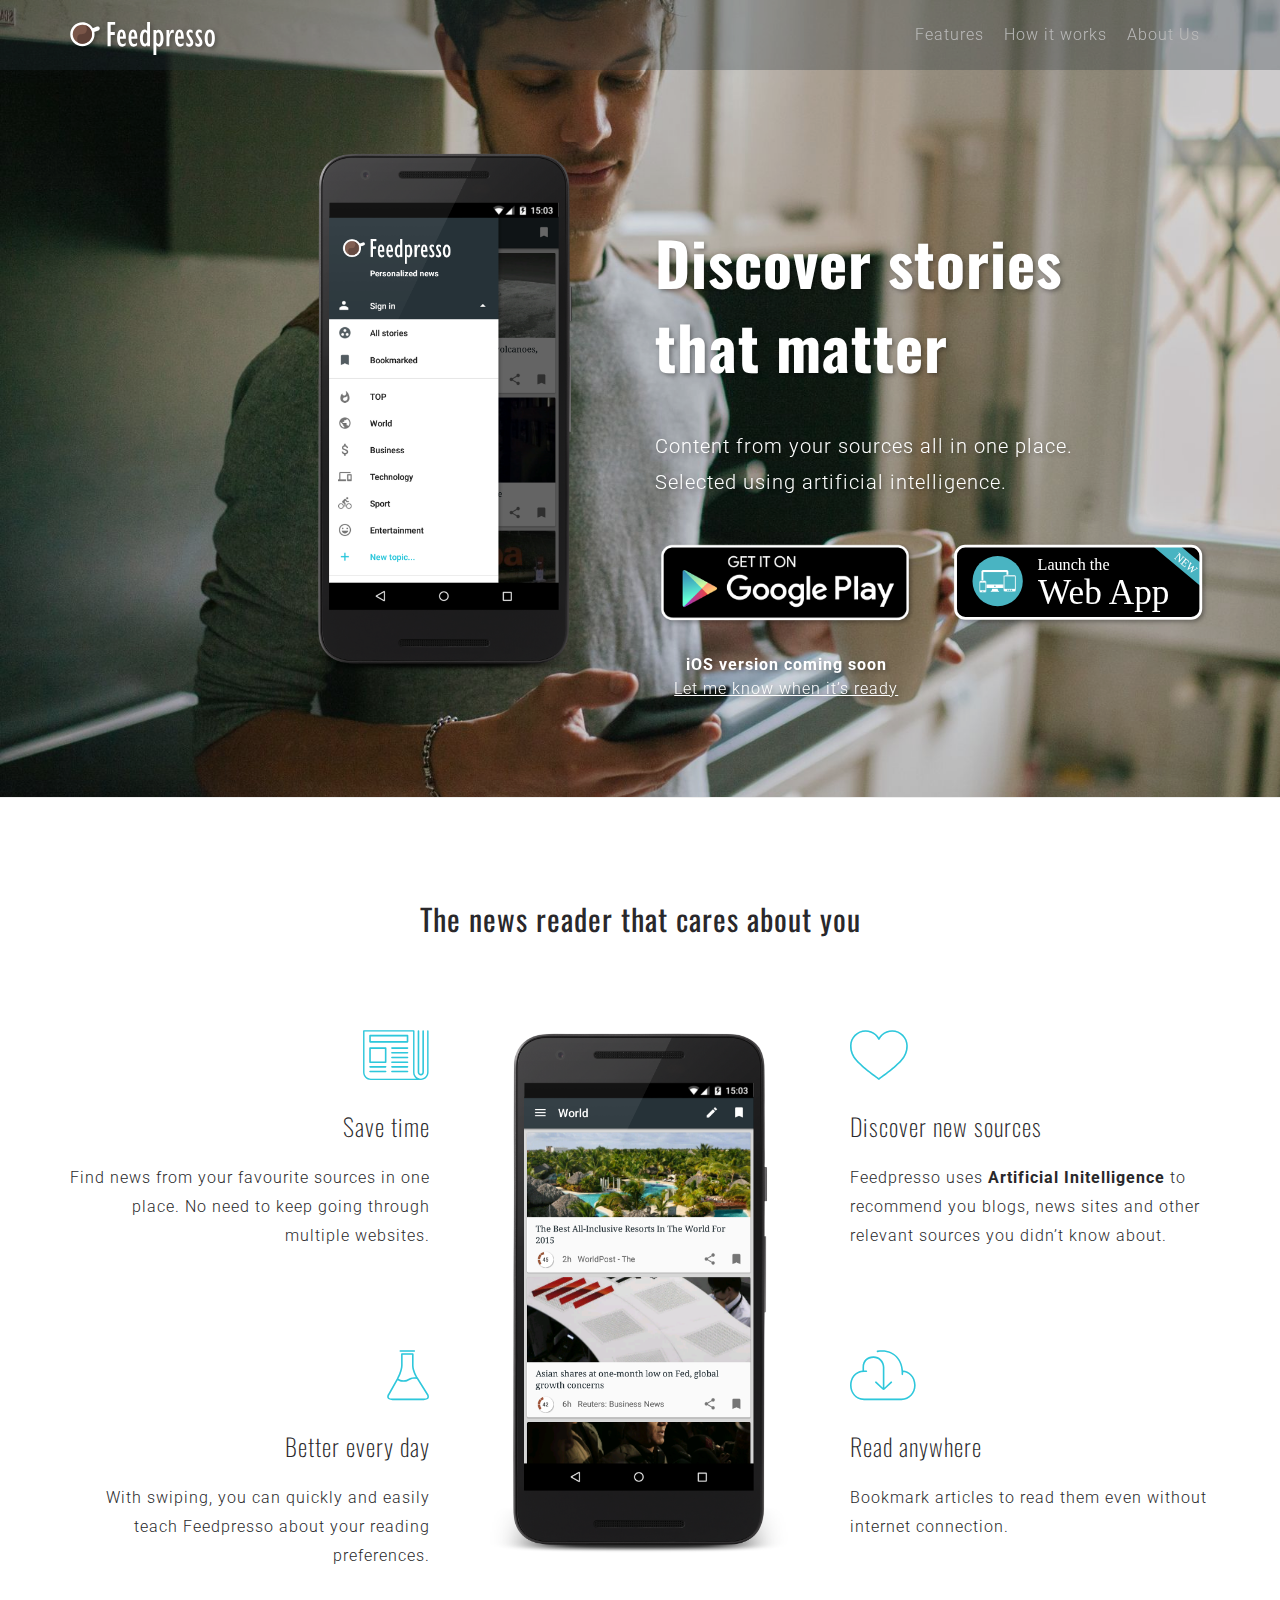
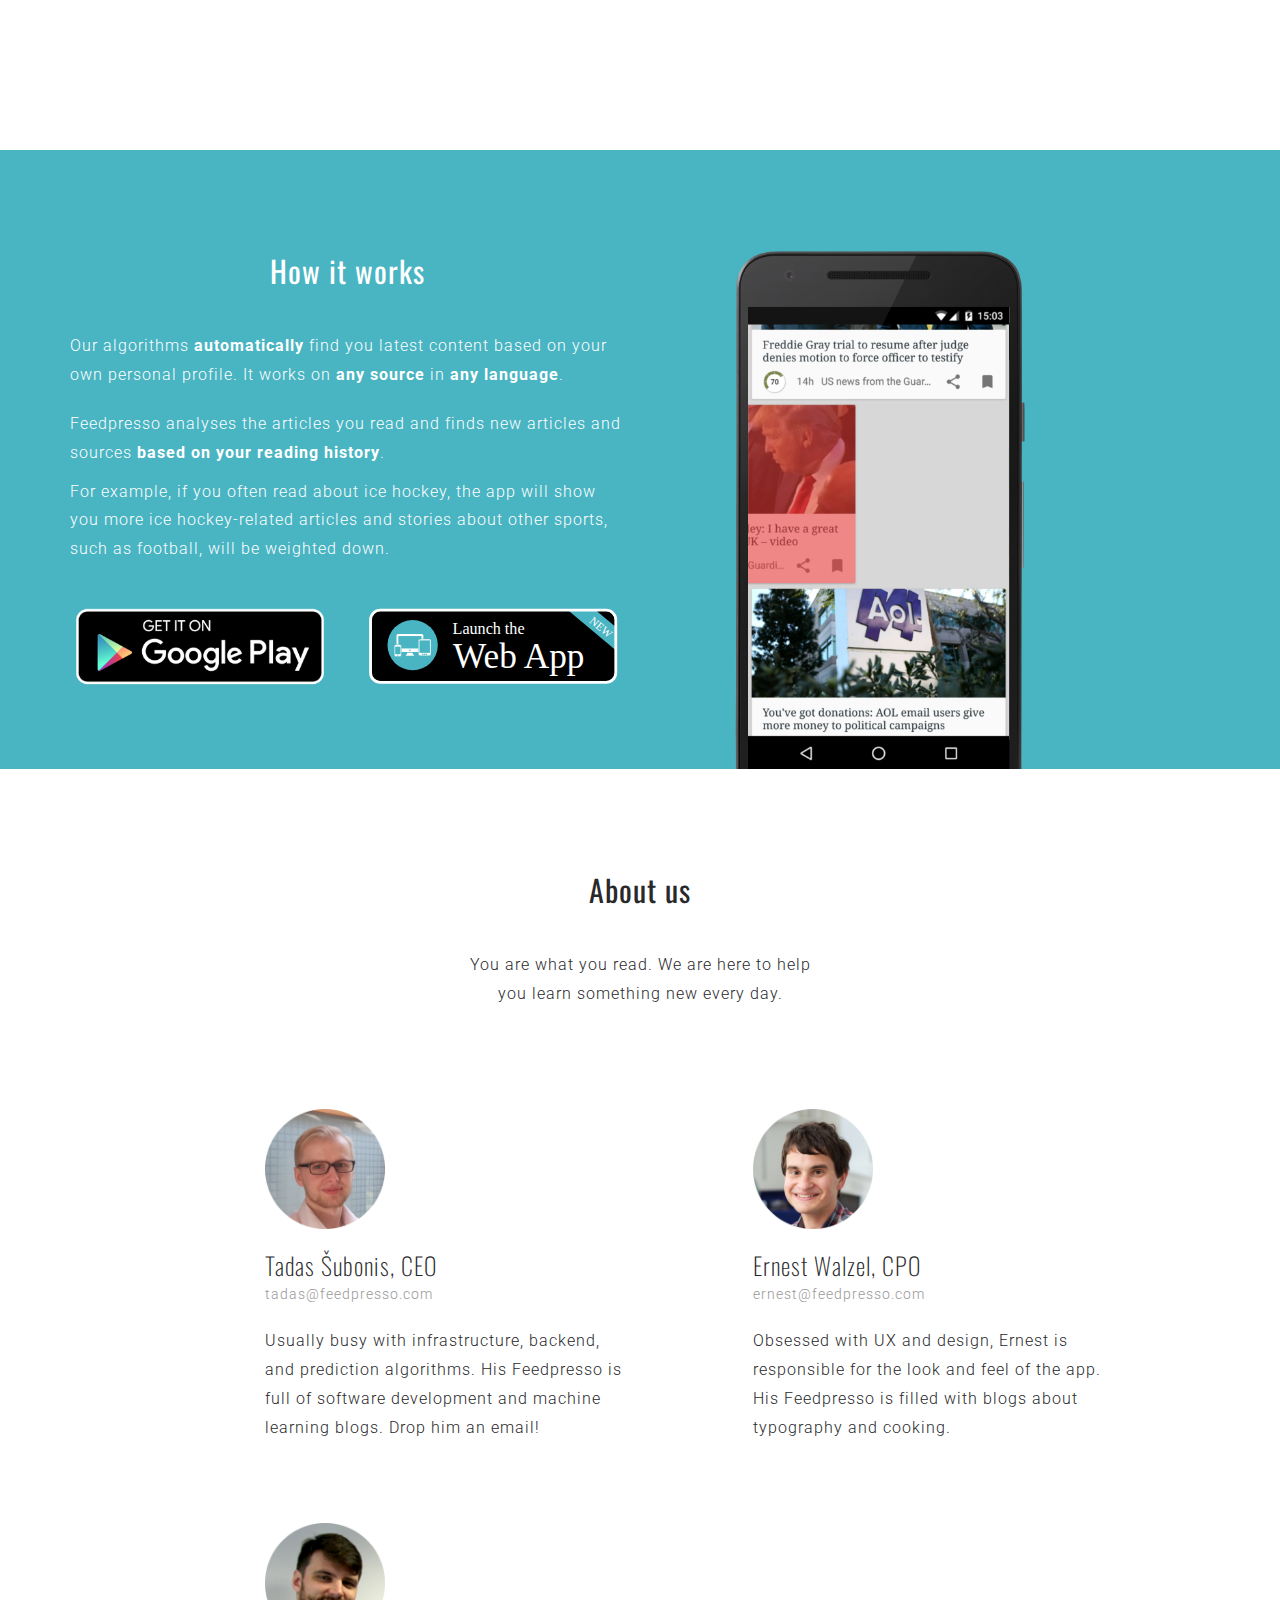
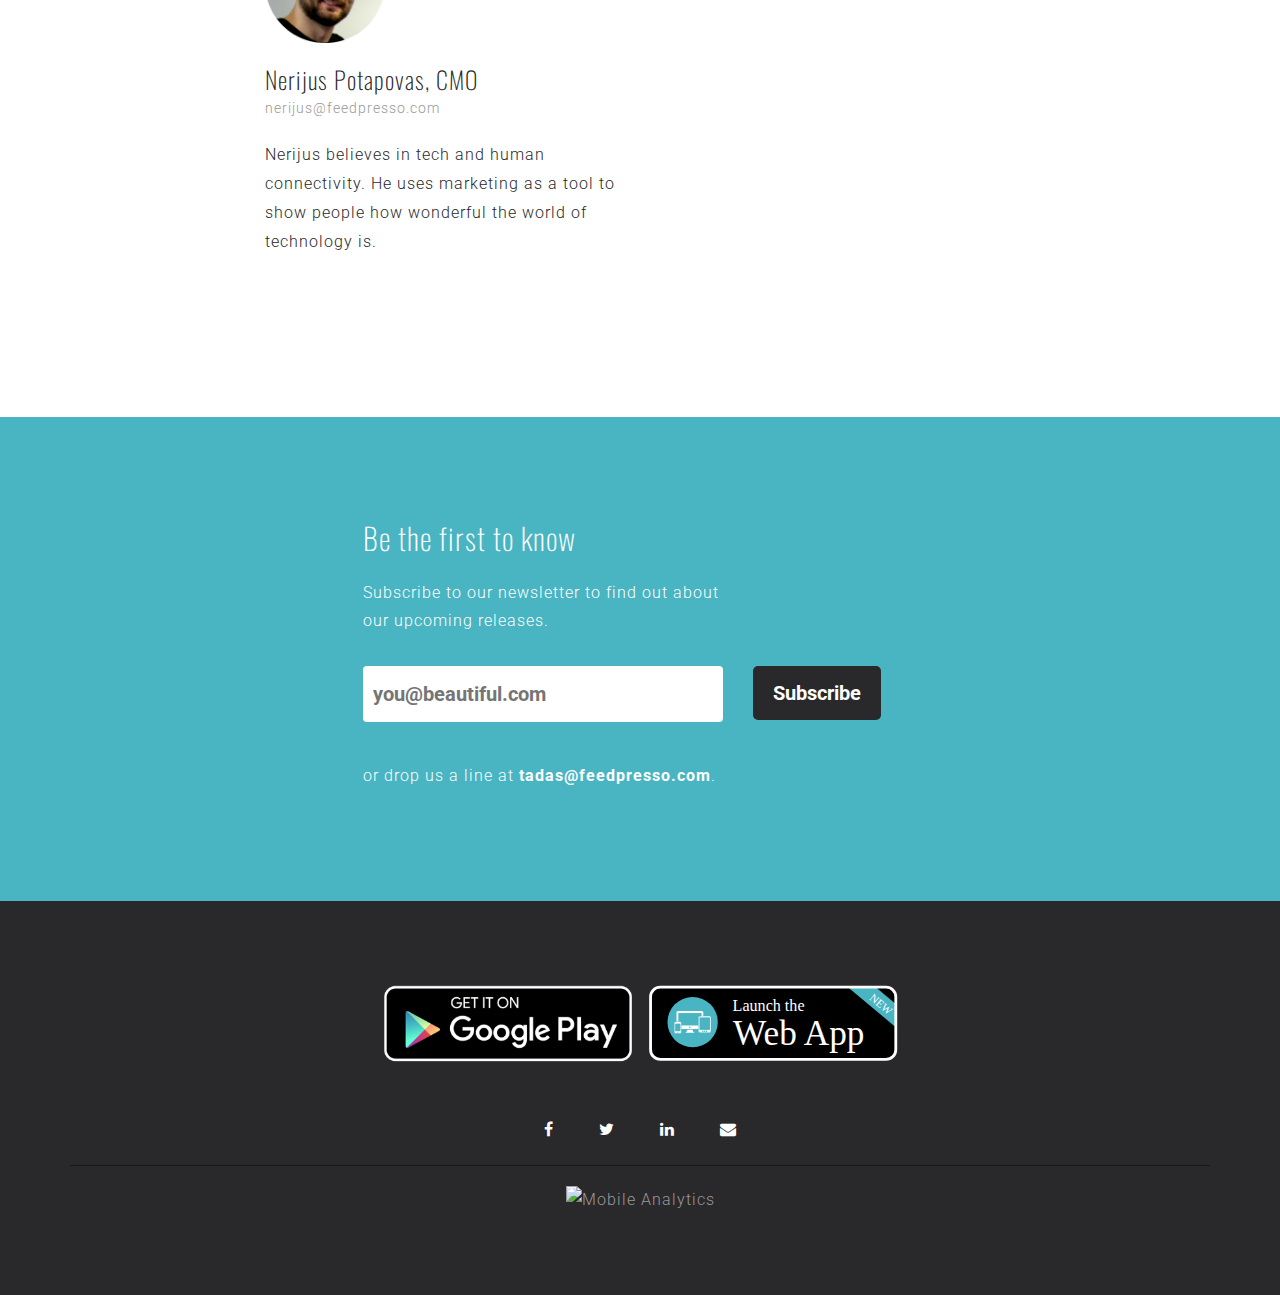
==== public/index.html @ 50b65e4d "Add button to Web version" ====
<!doctype html>
<html lang="en">

<head>
    <meta charset="UTF-8">
    <meta name="description" content="Feedpresso is an app that gives you news stories from outlets of your choice, automatically curated to your taste. Our machine learning algorithms recommend you hot-off-the-press content with your personal relevance score, however niche your interests are in whatever language.">
    <meta name="keywords" content="Feedpresso, Machine Learning, Artificial Intelligence, News, Local News, App,   Responsive, Landing, Mobile, Android">
    <meta name="author" content="Feedpresso">
    <!--[if IE]><meta http-equiv='X-UA-Compatible' content='IE=edge,chrome=1'><![endif]-->
    <meta name="viewport" content="width=device-width, initial-scale=1, maximum-scale=1">

    <meta property="og:title" content="Feedpresso | Personalised news in your local language" />
    <meta property="og:type" content="website" />
    <meta property="og:url" content="http://www.feedpresso.com/" />
    <meta property="og:image" content="http://www.feedpresso.com/images/600x400.jpg" />
    <meta property="og:image:width" content="600" />
    <meta property="og:image:height" content="400" />
    <meta property="fb:app_id" content="372067182970769" />
    <meta property="og:description" content="Save time and discover relevant news stories with the help of artificial intelligence. Works in any language." />

    <!-- Site title -->
    <title>Feedpresso | Personalised news in your local language</title>

    <!-- Favicons AND TOUCH ICONS   -->
    <link rel="icon" href="images/favicon.ico">
    <link rel="apple-touch-icon" href="images/apple-touch-icon.png">
    <link rel="apple-touch-icon" sizes="72x72" href="images/apple-touch-icon-72x72.png">
    <link rel="apple-touch-icon" sizes="114x114" href="images/apple-touch-icon-114x114.png">

    <!-- Font-awesome and Custom Google Web Font -->
    <link href="font-awesome/css/font-awesome.min.css" rel="stylesheet">
    <link href="css/et-line.css" rel="stylesheet">
    <link href='//fonts.googleapis.com/css?family=Roboto' rel='stylesheet' type='text/css'>
    <link href="//fonts.googleapis.com/css?family=Oswald" rel="stylesheet">

    <!-- CSS -->
    <link href="css/bootstrap.min.css" rel="stylesheet">
    <link href="css/animate.min.css" rel="stylesheet">
    <link href="css/allinone_carousel.css" rel="stylesheet" type="text/css">
    <!-- social share -->
    <link rel="stylesheet" type="text/css" href="css/jssocials.css" />
    <link rel="stylesheet" type="text/css" href="css/jssocials-theme-plain.css" />
    <!-- theme style -->
    <link href="css/style.css" rel="stylesheet">

    <!--[if lt IE 9]>
                                <script src="js/html5shiv.js"></script>
                                <script src="js/respond.min.js"></script>
        <![endif]-->
    <script src="js/modernizr.custom.min.js"></script>
    <script type="text/javascript" async defer
      src="https://apis.google.com/js/platform.js?publisherid=100927150269975007430">
    </script>
    <!-- Style Switch -->
    <link rel="stylesheet" type="text/css" href="css/colors/green.css" title="green" media="screen" />

    <!-- Style Switch -->
    <!-- <link rel="stylesheet" type="text/css" href="css/colors/green.css" title="green" media="screen" />-->
    <!-- <link rel="stylesheet" type="text/css" href="css/colors/pink.css" title="pink" media="screen" />-->
    <!-- <link rel="stylesheet" type="text/css" href="css/colors/violet.css" title="violet" media="screen" />-->
    <!-- <link rel="stylesheet" type="text/css" href="css/colors/gold.css" title="gold" media="screen" />-->
    <!-- <link rel="stylesheet" type="text/css" href="css/colors/blue.css" title="blue" media="screen" />-->
    <!-- <link rel="stylesheet" type="text/css" href="css/colors/red.css" title="red" media="screen" />-->
    <!-- <link rel="stylesheet" type="text/css" href="css/colors/yellow.css" title="yellow" media="screen" />-->
    <!-- <link rel="stylesheet" type="text/css" href="css/colors/navy.css" title="navy" media="screen" />-->

    <!-- Start Visual Website Optimizer Asynchronous Code -->
    <script type='text/javascript'>
    var _vwo_code=(function(){
    var account_id=276922,
    settings_tolerance=2000,
    library_tolerance=2500,
    use_existing_jquery=false,
    /* DO NOT EDIT BELOW THIS LINE */
    f=false,d=document;return{use_existing_jquery:function(){return use_existing_jquery;},library_tolerance:function(){return library_tolerance;},finish:function(){if(!f){f=true;var a=d.getElementById('_vis_opt_path_hides');if(a)a.parentNode.removeChild(a);}},finished:function(){return f;},load:function(a){var b=d.createElement('script');b.src=a;b.type='text/javascript';b.innerText;b.onerror=function(){_vwo_code.finish();};d.getElementsByTagName('head')[0].appendChild(b);},init:function(){settings_timer=setTimeout('_vwo_code.finish()',settings_tolerance);var a=d.createElement('style'),b='body{opacity:0 !important;filter:alpha(opacity=0) !important;background:none !important;}',h=d.getElementsByTagName('head')[0];a.setAttribute('id','_vis_opt_path_hides');a.setAttribute('type','text/css');if(a.styleSheet)a.styleSheet.cssText=b;else a.appendChild(d.createTextNode(b));h.appendChild(a);this.load('//dev.visualwebsiteoptimizer.com/j.php?a='+account_id+'&u='+encodeURIComponent(d.URL)+'&r='+Math.random());return settings_timer;}};}());_vwo_settings_timer=_vwo_code.init();
    </script>
    <!-- End Visual Website Optimizer Asynchronous Code -->

</head>

<body id="page-top" data-spy="scroll" data-target=".navbar-custom">
    <!-- Header -->
    <header>
        <nav class="navbar navbar-custom navbar-top navbar-fixed-top sticky-navigation" >
            <div class="container">
                <div class="navbar-header">
                    <button type="button" class="navbar-toggle" data-toggle="collapse" data-target=".navbar-main-collapse">
                        <i class="fa fa-bars"></i>
                    </button>
                    <!-- LOGO -->
                    <a class="navbar-brand nav-logo page-scroll" href="#page-top">
                        <img src="images/Logo-Feedpresso-full.svg" alt="Our logo">
                    </a>
                </div>
                <!-- NAVIGATION LINKS -->
                <div class="collapse navbar-collapse navbar-right navbar-main-collapse">
                    <ul class="nav navbar-nav">
                        <!-- <li class="active"><a class="page-scroll" href="#page-top">Home</a></li> -->
                        <li><a class="page-scroll" href="#features">Features</a></li>
                        <li><a class="page-scroll" href="#how-it-works">How it works</a></li>
                        <li><a class="page-scroll" href="#about-us">About Us</a></li>
                        <!-- <li><a class="page-scroll" href="#app-brief2">How it works</a></li> -->
                    </ul>
                </div><!-- /.navbar-collapse -->

            </div><!-- /.container -->
        </nav>
    </header><!-- Header end -->

    <section id="intro">
        <div class="color-overlay"></div>
        <div class="container">
            <div class="row relative">
                <div class="col-md-4 col-md-offset-2 phone-image">
                  <img src="images/phone_menu.png" alt="Feedpresso" class="img-responsive" />
                </div>
                <div class="col-md-6 text">
                    <div class="space40">
                        <h1 class="head-title">Discover stories<br/> that matter</h1>
                    </div>

                    <p class="space40 subheading">
                        Content from your sources all in one place.
                        <br>
                        Selected using artificial intelligence.
                    </p>

                    <div class="row space20 buttons-row">
                        <div class="col-sm-6">
                            <a href="https://play.google.com/store/apps/details?id=com.feedpresso.mobile&referrer=utm_source%3Dlandingpage%26utm_medium%3Dinstallbadge%26utm_campaign%3Dinstallbadge"><img src="images/google-play-badge.png" alt="android" width="260"/></a>
                        </div>
                        <div class="col-sm-6">
                            <a href="https://read.feedpresso.com?referrer=utm_source%3Dlandingpage%26utm_medium%3Dinstallbadge%26utm_campaign%3Dinstallbadge"><img src="images/btn_web_app.svg" alt="web app" width="260"/></a>
                        </div>
                    </div>
                    <div class="row buttons-row">
                        <div class="col-sm-6 coming-soon">
                            <span>iOS version coming soon</span>
                            <br/>
                            <a class="page-scroll" href="#newsletter">Let me know when it&rsquo;s ready</a>
                        </div>
                    </div>

                </div>
                <!-- col-md-6 end -->
            </div>
            <!-- row end -->
        </div>
        <!-- container end -->
    </section>
    <!-- intro end -->



    <!-- features -->
    <section id="features" class="section">
        <div class="container">
            <div class="row">
                <div class="col-md-12">
                    <div class="titleSection">
                        <h2>The news reader that cares about you</h2>
                    </div>
                    <!-- titleSection end -->
                </div>
                <!-- col-md-12 end -->
            </div>
            <!-- row end -->

            <div class="row">
                <div class="col-md-4 leftFeatures">
                    <div class="text-right space100">
                        <i class="icon-newspaper bigIcon"></i>
                        <h3>Save time</h3>
                        <p>
                            Find news from your favourite sources in one place. No need to keep going
                            through multiple websites.
                        </p>
                    </div>

                    <div class="text-right space100">
                        <i class="icon-beaker bigIcon"></i>
                        <h3>Better every day</h3>
                        <p>
                           With swiping, you can quickly and easily teach Feedpresso about your reading preferences.
                        </p>
                    </div>
                    <!-- text-right space100 end -->

                </div>
                <!-- col-md-4 leftFeatures end -->

                <div class="col-md-4">
                    <img src="images/phone_stream.png" class="img-responsive" alt="features" data-wow-duration="1s" data-wow-offset="50"
                    data-wow-delay="0s" />
                </div>
                <!-- col-md-4 end -->

                <div class="col-md-4 rightFeatures">
                    <div class="text-left space100">
                        <i class="icon-heart bigIcon"></i>
                        <h3>Discover new sources</h3>
                        <p>
                            Feedpresso uses <b>Artificial Initelligence</b> to
                            recommend you blogs, news sites and other relevant sources you didn&rsquo;t know about.
                        </p>
                    </div>
                    <div class="text-left space100">
                        <i class="icon-download bigIcon"></i>
                        <h3>Read anywhere</h3>
                        <p>
                            Bookmark articles to read them even without internet connection.
                        </p>
                    </div>
                    <!-- text-left space40 end -->

                </div>
                <!-- col-md-4 rightFeatures end -->

            </div>
            <!-- row end -->
        </div>
        <!-- container end -->
    </section>
    <!-- features end -->


    <section id="how-it-works" class="section">
        <div class="container">
            <div class="row relative">
                <div class="col-md-6">
                    <div class="titleSection">
                        <h2>How it works</h2>
                    </div>

                   <p class="space20">
                        Our algorithms <b>automatically</b> find you latest content
                        based on your own personal profile.
                        It works on <b>any source</b> in <b>any language</b>.
                    </p>
                    <p>
                        Feedpresso analyses the articles you read and finds new
                        articles and sources <b>based on your reading history</b>.
                    </p>
                    <p>
                        For example, if you often read about ice hockey, the app
                        will show you more ice hockey-related articles and
                        stories about other sports, such as football, will be weighted down.
                    </p>
                    <div class="space40"></div>
                    <div class="row buttons-row">
                        <div class="col-sm-6">
                            <a href="https://play.google.com/store/apps/details?id=com.feedpresso.mobile&referrer=utm_source%3Dlandingpage%26utm_medium%3Dinstallbadge%26utm_campaign%3Dinstallbadge_howitworks"><img src="images/google-play-badge.png" alt="android" width="260"/></a>
                        </div>
                        <div class="col-sm-6">
                            <a href="https://read.feedpresso.com?referrer=utm_source%3Dlandingpage%26utm_medium%3Dinstallbadge%26utm_campaign%3Dinstallbadge_howitworks"><img src="images/btn_web_app.svg" alt="web app" width="260"/></a>
                        </div>
                    </div>
                </div>
                <!-- col-md-6 end -->
                <div class="phones">
                    <img src="images/phone_swipe_left.png" alt="wava" class="right-mob-front img-responsive" />
                    <img src="images/phone_swipe_right.png" alt="wava" class="right-mob-back img-responsive wow fadeInUp" data-wow-duration="1s"
                    data-wow-offset="50" data-wow-delay="0s" />
                </div>
            </div>
            <!-- row end -->

        </div>
        <!-- container end -->
    </section>
    <!-- #how-it-works section end -->

    <section id="about-us" class="section">
        <div class="container">
            <div class="row">
                <div class="col-md-offset-4 col-md-4 text-center">
                    <div class="titleSection">
                        <h2>About us</h2>
                    </div>
                    <p class="space20">
                         You are what you read. We are here to help you learn something new every day.
                     </p>
                    <!-- titleSection end -->
                </div>
                <!-- col-md-12 end -->
            </div>
            <!-- row end -->
            <div class="row">
                <div class="space80"></div>

                <div class="col-md-4 col-md-offset-2">
                    <img src="images/head_tady.png" alt="tadas" width="120"/>
                    <h3>
                        Tadas Šubonis, CEO
                    </h3>
                    <p class="email" style="font-size: 14px">
                        <a href="mailto:tadas@feedpresso.com">tadas@feedpresso.com</a>
                    </p>
                    <p class="space80">
                        Usually busy with infrastructure, backend, and prediction algorithms. His Feedpresso is full of software development and machine learning blogs. Drop him an email!
                    </p>
                </div>
                <!-- col-md-4 end -->

                <div class="col-md-4 col-md-offset-1">
                    <img src="images/head_ernest.png" alt="ernest" width="120"/>
                    <h3>
                        Ernest Walzel, CPO
                    </h3>
                    <p class="email" style="font-size: 14px">
                        <a href="mailto:ernest@feedpresso.com">ernest@feedpresso.com</a>
                    </p>
                    <p clas
                    <p class="space80">
                        Obsessed with UX and design, Ernest is responsible for the look and feel of the app. His Feedpresso is filled with blogs about typography and cooking.
                    </p>
                </div>
                <!-- col-md-4 end -->
            </div>
            <!-- row end -->

            <div class="row">
                <div class="col-md-4 col-md-offset-2">
                    <img src="images/head_nerijus.png" alt="tadas" width="120"/>
                    <h3>
                        Nerijus Potapovas, CMO
                    </h3>
                    <p class="email" style="font-size: 14px">
                        <a href="mailto:nerijus@feedpresso.com">nerijus@feedpresso.com</a>
                    </p>
                    <p clas
                    <p class="space80">
                        Nerijus believes in tech and human connectivity. He uses marketing as a tool to show people how wonderful the world of technology is.
                    </p>
                </div>
                <!-- col-md-4 end -->
            </div>
            <!-- row end -->
        </div>
        <!-- container end -->
    </section>
    <!-- #about-us section end -->

    <section id="newsletter" class="section">
        <div class="container">
            <div class="row">
                <div class="col-md-offset-3 col-md-4">
                    <h2>Be the first to know</h2>
                    <p class="space30">
                         Subscribe to our newsletter to find out about our upcoming releases.
                     </p>
                    <!-- titleSection end -->
                </div>
            </div>
            <div class="row space40">
                <!-- Begin MailChimp Signup Form -->
                <div id="mc_embed_signup">
                    <form action="//feedpresso.us12.list-manage.com/subscribe/post?u=14b022daabcabf36642ad5dd9&amp;id=3f88c16a3f" method="post" id="mc-embedded-subscribe-form" name="mc-embedded-subscribe-form" class="validate" target="_blank" novalidate>
                        <div id="mc_embed_signup_scroll">
                            <div class="col-md-4 col-md-offset-3 col-sm-6 text-right">
                                <div class="mc-field-group">
                                	<label for="mce-EMAIL">Email Address </label>
                                	<input type="email" value="" name="EMAIL" class="required email" id="mce-EMAIL" placeholder="you@beautiful.com">
                                </div>
                            </div>
                            <!-- col end -->

                            <div id="subscribe-button-container" class="col-md-1">
                            	<div id="mce-responses" class="clear">
                            		<div class="response" id="mce-error-response" style="display:none"></div>
                            		<div class="response" id="mce-success-response" style="display:none"></div>
                            	</div>
                                <!-- real people should not fill this in and expect good things - do not remove this or risk form bot signups-->
                                <div style="position: absolute; left: -5000px;" aria-hidden="true"><input type="text" name="b_14b022daabcabf36642ad5dd9_3f88c16a3f" tabindex="-1" value=""></div>
                                <div class="clear"><input type="submit" value="Subscribe" name="subscribe" id="mc-embedded-subscribe" class="button"></div>
                            </div>
                            <!-- col end -->
                        </div>
                    </form>
                </div>
                <!--End mc_embed_signup-->
            </div>
            <!-- row end -->

            <div class="row">
                <div class="col-md-offset-3 col-md-4">
                    <p class="space30">
                         or drop us a line at <a href="mailto:tadas@feedpresso.com">tadas@feedpresso.com</a>.
                     </p>
                    <!-- titleSection end -->
                </div>
            </div>
        </div>
        <!-- container end -->
    </section>
    <!-- #newsletter section end -->

    <footer>
        <div class="container">
            <div class="row">
                <div class="col-md-12">
                    <a href="https://play.google.com/store/apps/details?id=com.feedpresso.mobile&referrer=utm_source%3Dlandingpage%26utm_medium%3Dinstallbadge%26utm_campaign%3Dinstallbadge_footer"><img src="images/google-play-badge.png" alt="android" width="260"/></a>
                    <a href="https://read.feedpresso.com?referrer=utm_source%3Dlandingpage%26utm_medium%3Dinstallbadge%26utm_campaign%3Dinstallbadge_footer"><img src="images/btn_web_app.svg" alt="web app" width="260"/></a>

                    <div class="space50"></div>
                    <ul class="clearlist socialList">
                        <li><a href="https://www.facebook.com/feedpresso"><i class="fa fa-facebook"></i></a></li>
                        <li><a href="https://twitter.com/Feedpresso"><i class="fa fa-twitter"></i></a></li>
                        <li><a href="https://www.linkedin.com/company/feedpresso"><i class="fa fa-linkedin"></i></a></li>
                        <li><a href="mailto:tadas@feedpresso.com"><i class="fa fa-envelope"></i></a></li>
                    </ul>
                    <hr>
                </div>
                <!-- col-md-12 end -->
                <a href="https://mixpanel.com/f/partner" rel="nofollow"><img src="//cdn.mxpnl.com/site_media/images/partner/badge_light.png" alt="Mobile Analytics" /></a>
            </div>
        </div>
        <!-- container end -->
    </footer>

    <!-- javascript Placed at the end of the document so the pages load faster -->
    <script type="text/javascript" src="js/jquery-1.11.3.min.js"></script>
    <script src="js/bootstrap.min.js"></script>
    <script src="js/jquery.easing.min.js"></script>
    <script src="js/jquery.appear.js"></script>
    <script src="js/jquery.inview.js"></script>
    <script src="//ajax.googleapis.com/ajax/libs/jqueryui/1.9.2/jquery-ui.min.js"></script>
    <script src="js/jquery.ui.touch-punch.min.js" type="text/javascript"></script>
    <script src="js/allinone_carousel.js" type="text/javascript"></script>
    <script src="js/wow.min.js"></script>
    <script src="js/jquery.placeholder.min.js" type="text/javascript"></script>
    <script src="js/jquery.ajaxchimp.min.js"></script>
    <script src="js/jssocials.min.js"></script>
    <script src="js/script.js"></script>

    <script>
        (function(i,s,o,g,r,a,m){i['GoogleAnalyticsObject']=r;i[r]=i[r]||function(){
        (i[r].q=i[r].q||[]).push(arguments)},i[r].l=1*new Date();a=s.createElement(o),
        m=s.getElementsByTagName(o)[0];a.async=1;a.src=g;m.parentNode.insertBefore(a,m)
        })(window,document,'script','//www.google-analytics.com/analytics.js','ga');

        ga('create', 'UA-51910082-6', 'auto');
        ga('send', 'pageview');

    </script>

    <!-- Facebook Pixel Code -->
    <script>
    !function(f,b,e,v,n,t,s){if(f.fbq)return;n=f.fbq=function(){n.callMethod?
    n.callMethod.apply(n,arguments):n.queue.push(arguments)};if(!f._fbq)f._fbq=n;
    n.push=n;n.loaded=!0;n.version='2.0';n.queue=[];t=b.createElement(e);t.async=!0;
    t.src=v;s=b.getElementsByTagName(e)[0];s.parentNode.insertBefore(t,s)}(window,
    document,'script','//connect.facebook.net/en_US/fbevents.js');

    fbq('init', '933618913393589');
    fbq('track', "PageView");</script>
    <noscript><img height="1" width="1" style="display:none"
    src="https://www.facebook.com/tr?id=933618913393589&ev=PageView&noscript=1"
    /></noscript>
    <!-- End Facebook Pixel Code -->

</body>

</html>
---- public/css/et-line.css ----
@font-face {
	font-family: 'et-line';
	src:url('../fonts/et-line.eot');
	src:url('../fonts/et-line.eot?#iefix') format('embedded-opentype'),
		url('../fonts/et-line.woff') format('woff'),
		url('../fonts/et-line.ttf') format('truetype'),
		url('../fonts/et-line.svg#et-line') format('svg');
	font-weight: normal;
	font-style: normal;
}

/* Use the following CSS code if you want to use data attributes for inserting your icons */
[data-icon]:before {
	font-family: 'et-line';
	content: attr(data-icon);
	speak: none;
	font-weight: normal;
	font-variant: normal;
	text-transform: none;
	line-height: 1;
	-webkit-font-smoothing: antialiased;
	-moz-osx-font-smoothing: grayscale;
	display:inline-block;
}

/* Use the following CSS code if you want to have a class per icon */
/*
Instead of a list of all class selectors,
you can use the generic selector below, but it's slower:
[class*="icon-"] {
*/
.icon-mobile, .icon-laptop, .icon-desktop, .icon-tablet, .icon-phone, .icon-document, .icon-documents, .icon-search, .icon-clipboard, .icon-newspaper, .icon-notebook, .icon-book-open, .icon-browser, .icon-calendar, .icon-presentation, .icon-picture, .icon-pictures, .icon-video, .icon-camera, .icon-printer, .icon-toolbox, .icon-briefcase, .icon-wallet, .icon-gift, .icon-bargraph, .icon-grid, .icon-expand, .icon-focus, .icon-edit, .icon-adjustments, .icon-ribbon, .icon-hourglass, .icon-lock, .icon-megaphone, .icon-shield, .icon-trophy, .icon-flag, .icon-map, .icon-puzzle, .icon-basket, .icon-envelope, .icon-streetsign, .icon-telescope, .icon-gears, .icon-key, .icon-paperclip, .icon-attachment, .icon-pricetags, .icon-lightbulb, .icon-layers, .icon-pencil, .icon-tools, .icon-tools-2, .icon-scissors, .icon-paintbrush, .icon-magnifying-glass, .icon-circle-compass, .icon-linegraph, .icon-mic, .icon-strategy, .icon-beaker, .icon-caution, .icon-recycle, .icon-anchor, .icon-profile-male, .icon-profile-female, .icon-bike, .icon-wine, .icon-hotairballoon, .icon-globe, .icon-genius, .icon-map-pin, .icon-dial, .icon-chat, .icon-heart, .icon-cloud, .icon-upload, .icon-download, .icon-target, .icon-hazardous, .icon-piechart, .icon-speedometer, .icon-global, .icon-compass, .icon-lifesaver, .icon-clock, .icon-aperture, .icon-quote, .icon-scope, .icon-alarmclock, .icon-refresh, .icon-happy, .icon-sad, .icon-facebook, .icon-twitter, .icon-googleplus, .icon-rss, .icon-tumblr, .icon-linkedin, .icon-dribbble {
	font-family: 'et-line';
	speak: none;
	font-style: normal;
	font-weight: normal;
	font-variant: normal;
	text-transform: none;
	line-height: 1;
	-webkit-font-smoothing: antialiased;
	-moz-osx-font-smoothing: grayscale;
	display:inline-block;
}
.icon-mobile:before {
	content: "\e000";
}
.icon-laptop:before {
	content: "\e001";
}
.icon-desktop:before {
	content: "\e002";
}
.icon-tablet:before {
	content: "\e003";
}
.icon-phone:before {
	content: "\e004";
}
.icon-document:before {
	content: "\e005";
}
.icon-documents:before {
	content: "\e006";
}
.icon-search:before {
	content: "\e007";
}
.icon-clipboard:before {
	content: "\e008";
}
.icon-newspaper:before {
	content: "\e009";
}
.icon-notebook:before {
	content: "\e00a";
}
.icon-book-open:before {
	content: "\e00b";
}
.icon-browser:before {
	content: "\e00c";
}
.icon-calendar:before {
	content: "\e00d";
}
.icon-presentation:before {
	content: "\e00e";
}
.icon-picture:before {
	content: "\e00f";
}
.icon-pictures:before {
	content: "\e010";
}
.icon-video:before {
	content: "\e011";
}
.icon-camera:before {
	content: "\e012";
}
.icon-printer:before {
	content: "\e013";
}
.icon-toolbox:before {
	content: "\e014";
}
.icon-briefcase:before {
	content: "\e015";
}
.icon-wallet:before {
	content: "\e016";
}
.icon-gift:before {
	content: "\e017";
}
.icon-bargraph:before {
	content: "\e018";
}
.icon-grid:before {
	content: "\e019";
}
.icon-expand:before {
	content: "\e01a";
}
.icon-focus:before {
	content: "\e01b";
}
.icon-edit:before {
	content: "\e01c";
}
.icon-adjustments:before {
	content: "\e01d";
}
.icon-ribbon:before {
	content: "\e01e";
}
.icon-hourglass:before {
	content: "\e01f";
}
.icon-lock:before {
	content: "\e020";
}
.icon-megaphone:before {
	content: "\e021";
}
.icon-shield:before {
	content: "\e022";
}
.icon-trophy:before {
	content: "\e023";
}
.icon-flag:before {
	content: "\e024";
}
.icon-map:before {
	content: "\e025";
}
.icon-puzzle:before {
	content: "\e026";
}
.icon-basket:before {
	content: "\e027";
}
.icon-envelope:before {
	content: "\e028";
}
.icon-streetsign:before {
	content: "\e029";
}
.icon-telescope:before {
	content: "\e02a";
}
.icon-gears:before {
	content: "\e02b";
}
.icon-key:before {
	content: "\e02c";
}
.icon-paperclip:before {
	content: "\e02d";
}
.icon-attachment:before {
	content: "\e02e";
}
.icon-pricetags:before {
	content: "\e02f";
}
.icon-lightbulb:before {
	content: "\e030";
}
.icon-layers:before {
	content: "\e031";
}
.icon-pencil:before {
	content: "\e032";
}
.icon-tools:before {
	content: "\e033";
}
.icon-tools-2:before {
	content: "\e034";
}
.icon-scissors:before {
	content: "\e035";
}
.icon-paintbrush:before {
	content: "\e036";
}
.icon-magnifying-glass:before {
	content: "\e037";
}
.icon-circle-compass:before {
	content: "\e038";
}
.icon-linegraph:before {
	content: "\e039";
}
.icon-mic:before {
	content: "\e03a";
}
.icon-strategy:before {
	content: "\e03b";
}
.icon-beaker:before {
	content: "\e03c";
}
.icon-caution:before {
	content: "\e03d";
}
.icon-recycle:before {
	content: "\e03e";
}
.icon-anchor:before {
	content: "\e03f";
}
.icon-profile-male:before {
	content: "\e040";
}
.icon-profile-female:before {
	content: "\e041";
}
.icon-bike:before {
	content: "\e042";
}
.icon-wine:before {
	content: "\e043";
}
.icon-hotairballoon:before {
	content: "\e044";
}
.icon-globe:before {
	content: "\e045";
}
.icon-genius:before {
	content: "\e046";
}
.icon-map-pin:before {
	content: "\e047";
}
.icon-dial:before {
	content: "\e048";
}
.icon-chat:before {
	content: "\e049";
}
.icon-heart:before {
	content: "\e04a";
}
.icon-cloud:before {
	content: "\e04b";
}
.icon-upload:before {
	content: "\e04c";
}
.icon-download:before {
	content: "\e04d";
}
.icon-target:before {
	content: "\e04e";
}
.icon-hazardous:before {
	content: "\e04f";
}
.icon-piechart:before {
	content: "\e050";
}
.icon-speedometer:before {
	content: "\e051";
}
.icon-global:before {
	content: "\e052";
}
.icon-compass:before {
	content: "\e053";
}
.icon-lifesaver:before {
	content: "\e054";
}
.icon-clock:before {
	content: "\e055";
}
.icon-aperture:before {
	content: "\e056";
}
.icon-quote:before {
	content: "\e057";
}
.icon-scope:before {
	content: "\e058";
}
.icon-alarmclock:before {
	content: "\e059";
}
.icon-refresh:before {
	content: "\e05a";
}
.icon-happy:before {
	content: "\e05b";
}
.icon-sad:before {
	content: "\e05c";
}
.icon-facebook:before {
	content: "\e05d";
}
.icon-twitter:before {
	content: "\e05e";
}
.icon-googleplus:before {
	content: "\e05f";
}
.icon-rss:before {
	content: "\e060";
}
.icon-tumblr:before {
	content: "\e061";
}
.icon-linkedin:before {
	content: "\e062";
}
.icon-dribbble:before {
	content: "\e063";
}
---- public/css/allinone_carousel.css ----
/*
skins available:
	- sweet
*/

/* the container */
.allinone_carousel {
	position:relative;
}
.allinone_carousel img {
	max-width:none;
	max-height:none;
}
.allinone_carousel_list {
	margin:0;
	padding:0;
	list-style:none;
	display:none;
}

.allinone_carousel .contentHolder {
	position:relative;
	/*overflow:hidden;*/
}
.mycanvas {
	position:absolute;
	top:8px;
	right:10px;
	z-index:1000;
}

.myloader {
	background:url(skins/loader.gif);
	width:37px;
	height:37px;
	position:absolute;
	left:49%;
	top:49%;
	z-index:999;
}

/***sweet SKIN***/

.allinone_carousel.sweet .contentHolderUnit {
	position:absolute;
	/*float:left;
	display:block;*/
	width:400px;
        height: 712px;
	overflow:hidden;
	cursor: pointer;
	/*border:1px #F00 solid;*/
	background:url(skins/sweet/empty.gif) repeat;
}


.allinone_carousel.sweet .elementTitle {
	position:absolute;
	left:0;
	top:15px;
	width:100%;
	text-align:center;
	font: bold 22px/30px 'Droid Sans', Verdana, Helvetica, sans-serif;
	color:#FFFFFF;
	text-transform:capitalize;
}

.allinone_carousel.sweet .bannerControls {
	position:absolute;
	left:0;
	top:0;
	z-index:101;
	width:100%;
}

.allinone_carousel.sweet .leftNav {
	position:absolute;
	left:0px;
	width:30px;
	height:52px;
	background:url(skins/sweet/leftNavOFF.png) 0 0 no-repeat;
	cursor: pointer;
}
.allinone_carousel.sweet .leftNav:hover {
	background:url(skins/sweet/leftNavON.png) 0 0 no-repeat;
}
.allinone_carousel.sweet .rightNav {
	position:absolute;
	right:0px;
	width:30px;
	height:52px;
	background:url(skins/sweet/rightNavOFF.png) 0 0 no-repeat;
	cursor: pointer;
}
.allinone_carousel.sweet .rightNav:hover {
	background:url(skins/sweet/rightNavON.png) 0 0 no-repeat;
}
.allinone_carousel.sweet .bottomNav {
	position:absolute;
	height:35px;
	width:0;
	z-index:140;
}
.allinone_carousel.sweet .bottomNavButtonOFF {
	float:left;
	display:block;
	width:10px;
	height:10px;
	background:url(skins/sweet/bottomNavOFF.png) 0 0 no-repeat;
	cursor: pointer;
}

.allinone_carousel.sweet .bottomNavButtonON {
	float:left;
	display:block;
	width:10px;
	height:10px;
	background:url(skins/sweet/bottomNavON.png) 0 0 no-repeat;
	cursor: pointer;
}

.allinone_carousel.sweet .bottomNavLeft {
	position:absolute;
	width:63px;
	height:35px;
	bottom:-10px;
	z-index:140;
}
.allinone_carousel.sweet .bottomNavRight {
	position:absolute;
	width:63px;
	height:35px;
	bottom:-10px;
	z-index:140;
}

.allinone_carousel.sweet .bottomOverThumb {
	position:absolute;
	width:88px;
	height:165px;
	background:url(skins/sweet/bottomOverThumbBg.png) 20px bottom no-repeat;
	bottom:30px;
	margin-left:-20px;
}
.allinone_carousel.sweet .bottomOverThumb img {
	border:4px solid #fff;
}

.hideElement {
	display:none;
}
---- public/css/jssocials.css ----
.jssocials-shares {
  margin: 0.2em 0; }

.jssocials-shares * {
  box-sizing: border-box; }

.jssocials-share {
  display: inline-block;
  vertical-align: top;
  margin: 0.3em; }

.jssocials-share-logo {
  width: 1em;
  vertical-align: middle;
  font-size: 1.5em; }

img.jssocials-share-logo {
  width: auto;
  height: 1em; }

.jssocials-share-link {
  display: inline-block;
  text-align: center;
  text-decoration: none;
  line-height: 1; }
  .jssocials-share-link.jssocials-share-link-count {
    padding-top: .2em; }
    .jssocials-share-link.jssocials-share-link-count .jssocials-share-count {
      display: block;
      font-size: .6em;
      margin: 0 -.5em -.8em -.5em; }
  .jssocials-share-link.jssocials-share-no-count {
    padding-top: .5em; }
    .jssocials-share-link.jssocials-share-no-count .jssocials-share-count {
      height: 1em; }

.jssocials-share-label {
  padding-left: 0.3em;
  vertical-align: middle; }

.jssocials-share-count-box {
  display: inline-block;
  height: 1.5em;
  padding: 0 0.3em;
  vertical-align: middle;
  cursor: default; }
  .jssocials-share-count-box.jssocials-share-no-count {
    display: none; }

.jssocials-share-count {
  line-height: 1.5em;
  vertical-align: middle; }
---- public/css/jssocials-theme-plain.css ----
.jssocials-share-link {
  padding: .5em .6em;
  border-radius: 0.3em;
  border: 1px solid rgba(255,255,255,0.4);
  color: #acacac;
  -webkit-transition: background 200ms ease-in-out, color 200ms ease-in-out, border-color 200ms ease-in-out;
          transition: background 200ms ease-in-out, color 200ms ease-in-out, border-color 200ms ease-in-out; }
  .jssocials-share-link:hover, .jssocials-share-link:focus, .jssocials-share-link:active {
    border: 1px solid #fff;
    color: #fff; }

.jssocials-share-count-box {
  position: relative;
  height: 1.5em;
  padding: 0 .3em;
  margin-left: 0.3em;
  background: #f5f5f5;
  border-radius: 0.3em;
  -webkit-transition: background 200ms ease-in-out, color 200ms ease-in-out, border-color 200ms ease-in-out;
          transition: background 200ms ease-in-out, color 200ms ease-in-out, border-color 200ms ease-in-out; }
  .jssocials-share-count-box:hover {
    background: #e8e8e8; }
    .jssocials-share-count-box:hover:after {
      border-color: transparent #e8e8e8 transparent transparent; }
  .jssocials-share-count-box:after {
    content: "";
    display: block;
    position: absolute;
    top: 0.35em;
    left: -0.3em;
    width: 0;
    height: 0;
    border-width: 0.4em 0.4em 0.4em 0;
    border-style: solid;
    border-color: transparent #f5f5f5 transparent transparent;
    -webkit-transform: rotate(360deg);
        -ms-transform: rotate(360deg);
            transform: rotate(360deg);
    -webkit-transition: background 200ms ease-in-out, color 200ms ease-in-out, border-color 200ms ease-in-out;
            transition: background 200ms ease-in-out, color 200ms ease-in-out, border-color 200ms ease-in-out; }
  .jssocials-share-count-box .jssocials-share-count {
    line-height: 1.7em;
    color: #acacac;
    font-size: .9em; }
---- public/css/style.css ----
/*
* Wava Theme
* Created by : mixdesigns
* website : www.mixdesigns.net
*/

/* Table of Content
==================================================
        - General -
        - margin spaces -
        - Header and nav -
        - intro -
        - screenshots -
        - overview -
        - features -
        - share -
        - app-brief1 - app-brief2 -
        - subscription-form -
        - contact -
        - footer -
        -    THEME SWITCHER -
        - responsive -

*/

/* - General ------------------------------------------------------- */

/* PRE LOADER */
.preloader {
    position: fixed;
    top: 0;
    left: 0;
    right: 0;
    bottom: 0;
    background-color: #fefefe;
    z-index: 9999;
    height: 100%;
    width: 100%;
    overflow: hidden !important;
}

.status {
    width: 105px;
    height: 50px;
    position: absolute;
    left: 50%;
    top: 50%;
    margin: -25px 0 0 -50px;
}

/* top line LOADER */
.pace {
    -webkit-pointer-events: none;
    pointer-events: none;
    -webkit-user-select: none;
    -moz-user-select: none;
    user-select: none;
}
.pace-inactive {
    display: none;
}
.pace .pace-progress {
    background: #F44C67;
    position: fixed;
    z-index: 99999;
    top: 0;
    right: 100%;
    width: 100%;
    height:5px;
}

/* Global Styles */
body,html {
    height: 100%;
    width: 100%;
    max-width: 100%;
}

body {
    font-family: 'Roboto', sans-serif;
    font-size: 16px;
    font-weight: 300;
    letter-spacing: 1px;
    line-height: 1.8;
    background: transparent;
    color: #29282b;
    overflow-x: hidden;
    margin: auto;
    background: #fff;
    -webkit-font-smoothing: subpixel-antialiased;
}

.clearlist, .clearlist li {
    list-style: none;
    padding: 0;
    margin: 0;
    background: none;
}

::-moz-selection{ color: #fff; background:#29282b; }
::-webkit-selection{ color: #fff;    background:#29282b; }
::selection{ color: #fff;    background:#29282b; }

a{
    color: #999;
    text-decoration: none;
}
a:hover{
    color: #49b4c2;
    cursor: pointer;
}
a:hover,a:focus{
    -moz-outline: none;
    outline: none;
    text-decoration: none;
}

h1,h2,h3,h4,h5,h6 {
    font-family: 'Oswald', sans-serif;
    font-weight: 100;
    margin-bottom: 20px;
    line-height: 1.4;
    /*letter-spacing: 2px;*/
}
h1{
    font-size: 40px;
}
h2{
    font-size: 30px;
}
h3{
    font-size: 24px;
}
h4{
    font-size: 16px;
}
h5{
    font-size: 14px;
}
h6{
    font-size: 12px;
}
.img-responsive{
    margin: 0 auto;
    width: auto;
}
.section{
    padding: 80px 0px;
    position: relative;
    z-index: 2;
    overflow: hidden;
}
.relative{
    position: relative;
}
.bold{
    font-weight: 400;
}
.hint{
    color: #999;
    font-size: 13px;
}
/* title Section */
.titleSection{
    clear: both;
    margin-bottom: 40px;
    text-align: center;
}
.titleSection h2{
    font-weight: 400;
}
.titleSection p{
    max-width: 400px;
    margin: 0 auto;
}
/* line */
.coloredLine{
    margin:20px auto 0px;
    width: 40px;
    border-bottom: 1px solid #eee;
}
/* buttons */
.btn-new{
    max-width: 250px;
    vertical-align: middle;
    position: relative;
    z-index: 1;
    -webkit-backface-visibility: hidden;
    -moz-osx-font-smoothing: grayscale;
    background: #F44C67;
    display: inline-block;
    padding: 15px 30px;
    -webkit-border-radius: 2px;
    -moz-border-radius: 2px;
    border-radius: 2px;
    color: #fff;
    font-size: 14px;
    font-family: 'Roboto', sans-serif;
    -webkit-transition: all .3s ease;
    -moz-transition: all .3s ease;
    -o-transition: all .3s ease;
    transition: all .3s ease;
    letter-spacing: 1px;
    cursor: pointer;
    line-height: 1.42857;
    text-align: center;
    white-space: nowrap;
    border: none;
}
.btn-new:hover,.btn-new:focus{
    background: #FC647B;
    color: #fff;
    text-decoration: none;
    outline: none;
}
/* margin spaces */
.space10 {
    margin-bottom: 10px;
}
.space20 {
    margin-bottom: 20px;
}
.space30 {
    margin-bottom: 30px;
}
.space40 {
    margin-bottom: 40px;
}
.space50 {
    margin-bottom: 50px;
}
.space60 {
    margin-bottom: 60px;
}
.space70 {
    margin-bottom: 70px;
}
.space80 {
    margin-bottom: 80px;
}
.space90 {
    margin-bottom: 90px;
}
.space100 {
    margin-bottom: 100px;
}

/* Header and nav --------------------------------------------------- */
.logo{
    display:inline-block;
}
.logo img{
    max-width: 100%;
}
.sticky-navigation {
    -webkit-transition: all .2s ease-in-out;
    -moz-transition: all .2s ease-in-out;
    -o-transition: all .2s ease-in-out;
    transition: all .2s ease-in-out;
    background-color: rgba(38,50,56,0.30);
    border: none;
    padding:10px 0 !important;
    margin-bottom: 0 !important;
    -webkit-backface-visibility: hidden;
    top:0px;
}
.NavBg{
    background-color: rgba(38,50,56,1);
    filter: drop-shadow( 2px 2px 2px rgba(0,0,0,.33) );
}
.nav-logo{
    padding: 0px 15px;
    padding-top: 12px;
    height: 45px;
    overflow: hidden;
}
.nav-logo:focus{
    outline: none;
}
.nav-logo img{
    height: 100%;
    filter: drop-shadow( 2px 2px 2px rgba(0,0,0,.33) );
}
.navbar{
    margin-bottom: 0px;

    border-radius: 0px;
}
.navbar-nav {
    float: left;
    margin: 0px !important;
    -webkit-transition: all .3s ease-in-out;
    -moz-transition: all .3s ease-in-out;
    -o-transition: all .3s ease-in-out;
    transition: all .3s ease-in-out;
}
.navbar-nav li a {
    padding: 10px;
    line-height: 30px;
    font-size: 16px;
    color: #BBB;
    position: relative;
    background: transparent !important;
    -webkit-transition: all .5s ease;
    -moz-transition: all .5s ease;
    -o-transition: all .5s ease;
    transition: all .5s ease;
}
.navbar-nav li a:focus{
    outline: none;
}
.navbar-nav li.active a,.navbar-nav li a:hover {
    color: white
}
.navbar-toggle{
    padding: 5px 10px;
    margin-right: 10px;
    color: #BBB;
}
/* intro ---------------------------------------------------------------- */

#intro {
    background-image: url('../images/coffee_reader_guy.jpg');
    background-size: cover;
    position: relative;
    padding-top: 100px;
    padding-bottom: 80px;
    color: white;

}

#intro .color-overlay {
    background-color: black;
    position: absolute;
    left: 0;
    top: 0;
    right: 0;
    bottom: 0;
    opacity: .12;
}

#intro .text {
    filter: drop-shadow( 2px 2px 2px rgba(0,0,0,.33) );
    padding-top: 100px;
}

#intro .head-title {
    color: white;
    font-weight: 700;
    font-size: 60px;
}

#intro .subheading {
    font-size: 20px;
}

#intro .coming-soon {
    padding-top: 8px;
    line-height: 1.5;
    text-align: center;
}

#intro .coming-soon a {
    color: white;
    text-decoration: underline;
}

#intro .coming-soon span {
    font-weight: 700;
}

.downloads a{
    display: inline-block;
    margin-right: 10px;
}
.downloads a:last-child{
    margin-right: 0px;
}

/* screenshots ---------------------------------------------------------------- */
.screenshot-image{
    -webkit-background-size: 100%;
    -moz-background-size: 100%;
    -o-background-size: 100%;
    background-size: 100%;
    -webkit-background-size: cover;
    -moz-background-size: cover;
    -o-background-size: cover;
    background-size: cover;
    width: 100%;
}
.screenshot-image h1.bold {
    font-weight: 700;
}
.downloadNumber{
    background: #f44c67;
    color: #fff;
    display: inline-block;
    padding:10px 30px;
    font-size:24px;
}
.overlay {
    background: none repeat scroll 0 0 rgba(255,255,255,0.5);
    width: 100%;
    height: 100%;
    padding-top: 150px;
    padding-bottom:150px;
}
.gradient{
    background: url("../images/gradient.png") repeat-x top center;
    position: absolute;
    width: 100%;
    top:-200px;
    height: 200px;
}
.slider-3d{
    margin-top: -580px;
    padding-bottom:200px;
}
.slider-3d > div{
    margin: 0 auto;
}
.allinone_carousel.sweet .elementTitle{
    color: #888;
    font-family: 'Roboto', sans-serif;
    font-weight: 300;

}
.allinone_carousel.sweet .contentHolderUnit{
    -moz-box-shadow:1px -2px 10px 0px rgba(0, 0, 0, 0.5);
    -webkit-box-shadow:1px -2px 10px 0px rgba(0, 0, 0, 0.5);
    box-shadow:1px -2px 10px 0px rgba(0, 0, 0, 0.5);
}

/* overview ---------------------------------------------------------------- */
#overview{
    background: #f9f9f9;
    border-top: 1px solid #eee;
    text-align: center;
}
#overview h4{
    font-size: 27px;
    font-weight: 700;
}
.bigIcon{
    font-size: 50px;
    margin-bottom: 20px;
}

/* features ---------------------------------------------------------------- */
#features{
    background: white;
    border-top: 1px solid #eee;
    text-align: center;
    padding-top: 80px;
}

.leftFeatures,.rightFeatures{
    margin-top: 50px;
}

#features .bigIcon{
    color: #2ec7db;
    font-size: 50px;
    margin-bottom: 10px;
}

/* how it works---------------------------------------------------------- */
#how-it-works {
    /*background-color: #2ec7db;*/
    background-color: #49b4c2;
    color: white;
}

/* about us ------------------------------------------------------------- */
#about-us h3 {
    margin-bottom: 0px;
}

#about-us .email {
    margin-bottom: 20px;
}

/* newsletter------------------------------------------------------------ */
#newsletter {
    background-color: #49b4c2;
    color: white;
}

#newsletter a {
    color: white;
    font-weight: 700;
}

#newsletter .email {
    border-radius: 4px;
    border: none;
    padding: 10px;
    color: #29282b;
    font-weight: 700;
    font-size: 20px;
}
.mc-field-group label {
    display: none;
}

.mc-field-group input {
    width: 100%
}

#subscribe-button-container .button {
    font-size: 20px;
    color: white;
    font-weight: 700;
    border-radius: 5px;
    border: none;
    line-height: 52px;
    background-color: #29282b;
    padding-left: 20px;
    padding-right: 20px;
    margin-left: -50;
}



/* share ---------------------------------------------------------------- */
#share{
    background:url("../images/stars.png") no-repeat top left #F45368;
    text-align: center;
}
#share h2{
    font-size:50px;
}
.shareIcons{
    font-size: 24px;
}
.jssocials-share-link{
    color: #fff;
    padding: 0.8em 1em;
    min-width: 110px;
}
.jssocials-share-link.jssocials-share-link-count{
    padding-top: 0.5em;
}

/* app-brief1 ---------------------------------------------------------------- */

.left-mob-front{
    position: absolute;
    left: 12%;
    margin: 0px auto;
    top:-40px;
    z-index: 2;
}
.left-mob-back {
    position: absolute;
    left:0px;
    top:-20px;
    z-index: 1;
}
.rightList li{
    padding-bottom: 10px;
    position: relative;
}
.rightList li i{
    position: absolute;
    top: 8px;
    left: 0px;
    font-size: 14px;
}
.rightList li span{
    padding-left: 30px;
}
#app-brief1{
    background: #F2F2F2;
}
.right-mob-front{
    position: absolute;
    right: 12%;
    margin: 0px auto;
    max-width: 35%;
    top:-40px;
    z-index: 2;
}
.right-mob-back {
    position: absolute;
    right:0px;
    max-width: 35%;
    top:-0px;
    z-index: 1;
}

/* subscription-form ---------------------------------------------------------------- */

#download {
    text-align: center;
    background:url("../images/pattern.png") repeat;
}
.downloadLogo{
    width: 100px;
    display: inline-block;
    position: relative;
    top: -5px;
}

#download hr{
    margin: 80px auto 70px;
}
.downloadtxt{
    margin-top: 70px;
    line-height: 60px;
}
.subscription-form .input-box {
    width: 320px;
    -webkit-box-shadow: none;
    box-shadow: none;
    background: #FFF;
    border: 1px solid #FFF;
    margin: 0px;
}
.bigWord{
    font-size: 60px;
    font-weight: 700;
    text-transform: uppercase;
    display: block;
}

.subscription-form .subscription-success,
.subscription-form .subscription-error {
    display: none;
}

/* contact ----------------------------------------------------------- */
#contact {
    background: #F4F4F4;
    text-align: center;
}
#contact .btn {
    font-weight: 600;
}
.form-control{
    background: transparent;
    border: 1px solid #ddd;
    height: 50px;
    margin-bottom: 20px;
    padding:10px 20px;
    width: 100%;
    color:#161616;
    outline: none;
    -webkit-border-radius: 2px;
    -moz-border-radius: 2px;
    border-radius: 2px;
    font-size: 12px;
    box-shadow: none;
}
textarea.form-control{
    height: 100px;
    max-height: 120px;
    resize: none;
    margin-bottom:40px;
    overflow: hidden;
}
.form-control:focus{
    color: #000;
    font-weight: 900;
    border-color: #161616;
    box-shadow: none;
    outline: none;
}
#contactForm .success,#contactForm .error {
    display: none;
    text-align: center;
    margin-bottom: 20px;
    padding: 20px;
}

/* Footer ---------------------------------------------------------- */
footer {
    background:#29282b;
    text-align: center;
    padding-bottom: 80px;
    padding-top: 80px;
}
footer hr{
    border-color: #181819;
}
footer p{
    font-size: 11px;
    letter-spacing: 4px;
    text-transform: uppercase;
    color: #fff;
}
footer p a,footer p a:hover,footer p a:focus {
    color: #fff;
}
.socialList li{
    display: inline-block;
    text-transform: uppercase;
    font-family: 'Josefin Sans', sans-serif;
}
.socialList li a{
    display: inline-block;
    color: #fff;
    margin: 0px 20px;
}
.socialList li a span{
    margin-left: 10px;
}
.socialList li a:hover{
    color: #F44C67;
}

/*-------------------------------------------------------------
                           THEME SWITCHER
--------------------------------------------------------------- */
#customizer {
    position: fixed;
    top: 100px;
    z-index: 999999;
    height: 100%;
}

.corner {
    display: block;
    cursor: pointer;
    width: 40px;
    height: 40px;
    -webkit-border-radius:0px 6px 6px 0px;
    -moz-border-radius:0px 6px 6px 0px;
    border-radius:0px 6px 6px 0px;
    background: url(../images/switcher/corner-open.png);
    position: absolute;
    top: 50px;
    right: -40px;
}

.s-close {
    left: -205px !important;
    -webkit-transition: all .4s ease-in-out;
    -moz-transition: all .4s ease-in-out;
    -o-transition: all .4s ease-in-out;
    transition: all .4s ease-in-out;
}

.s-open {
    left: 0 !important;
    -webkit-transition: all .4s ease-in-out;
    -moz-transition: all .4s ease-in-out;
    -o-transition: all .4s ease-in-out;
    transition: all .4s ease-in-out;
}

.corner.expanded {
    background: url(../images/switcher/corner.png);
}

#options {
    width: 205px;
    height:180px;
    background: #fff;
    padding: 0;
    position: relative;
    -webkit-transition: all .4s ease-in-out;
    -moz-transition: all .4s ease-in-out;
    -o-transition: all .4s ease-in-out;
    transition: all .4s ease-in-out;
}

.heading {
    padding-bottom: 15px;
    margin-bottom: 20px;
}

#options h6 {
    color: #5c5c5c;
    margin-bottom: 10px;
    font-size: 13px;
}

.options-segment {
    margin-bottom: 20px;
}
.color-scheme {
    padding: 0;
}
.color-scheme li {
    float: left;
    list-style: none;
}
.color-scheme a {
    display: block;
    height: 30px;
    width: 30px;
    margin: 0 4.25px 10px;
}
.colors-sel {
    padding: 20px 25px 15px;
    margin-bottom: 0;
}
.gold a {
    background: url(../images/switcher/3.png);
}
.green a {
    background: url(../images/switcher/7.png);
}
.blue a {
    background: url(../images/switcher/1.png);
}
.red a {
    background: url(../images/switcher/8.png);
}
.pink a {
    background: url(../images/switcher/4.png);
}
.navy a {
    background: url(../images/switcher/6.png);
}
.yellow a {
    background: url(../images/switcher/5.png);
}
.violet a {
    background: url(../images/switcher/2.png);
}
.options-head {
    background: #000;
    color: #fff;
    text-align: center;
    text-transform: uppercase;
    font-size: 15px;
    font-weight: 900;
    line-height: 50px;
}

.version{
    position: fixed;
    left: 0px;
    top: 100px;
    font-size:30px;
    color: #6D6E71;
    width: 40px;
    height: 40px;
    line-height: 40px;
    text-align: center;
    z-index: 9999;
}
.version:hover,.version:focus{
    color: #7B7C7F;
}
/* responsive style ----------------------------------------------------------------- */
/* Large Devices, Wide Screens */
@media only screen and (max-width : 1200px) {
    .downloadtxt{
        margin-top: 20px;
    }

}
/* Medium Devices, Desktops */
@media only screen and (max-width : 992px) {

    .overlay{
        padding-top: 100px;
        padding-bottom: 400px;
    }
    .slider-3d{
        margin-top: -380px;
        padding-bottom: 100px;
    }
    .intro-mobile {
        position: static;
        max-width: 300px;
    }
    .phones{
        position: relative;
        width: 100%;
        max-width: 600px;
        height: 400px;
        overflow: hidden;
        margin: 0 auto;
    }
    .left-mob-front{
        right: 0px;
        left: auto;
        max-width: 100%;
        top: 0px;
    }
    .left-mob-back{
        left: -30px;
        max-width: 100%;
        top: 0px;
    }
    .right-mob-front{
        left: 0px;
        right: auto;
        max-width: 100%;
        top: 0px;
    }
    .right-mob-back {
        right: -30px;
        max-width: 100%;
        top: 0px;
    }

    .leftFeatures{
        margin-top: 0px;
        margin-bottom: 50px;
    }
    #features .text-left,#features .text-right{
        text-align: center !important;
    }
    .mg-sm-100{
        margin-bottom: 100px;
    }

    .phone-image {
        display: none;
    }

}
/* Small Devices, Tablets */
@media only screen and (max-width : 767px) {
    .navbar-collapse {
        max-height: 355px !important;
        padding-bottom: 15px;
        padding-right: 15px;
        padding-left: 15px;
        overflow-x: visible;
        border-top: 1px solid transparent;
    }
    .navbar-nav{
        width: 100%;
    }
    h1{
        font-size: 30px;
    }
    .subscription-form .input-box {
        margin: 0px auto 20px;
        width: 80%;
    }

    #how-it-works.section {
        padding-bottom: 0;
    }

    #intro {
        background-position: 70%  0%;
        padding-top: 20px;
    }

    #intro .head-title {
        font-size: 48px;
        margin-left: 20px;
    }


    #intro .subheading {
        font-size: 18px;
        margin-left: 20px;
    }

    #intro .buttons-row {
        text-align: center;
    }

    #intro .buttons-row .coming-soon {
        margin-top: 24px;
    }

    #subscribe-button-container .button {
        margin: 10px 0;
        width: 100%;
    }

}
/* Extra Small Devices, Phones */
@media only screen and (max-width : 480px) {
    .left-mob-front,.left-mob-back,.right-mob-front,.right-mob-back{
        max-width: 80%;
    }

}
/* Custom, iPhone Retina */
@media only screen and (max-width : 320px) {

}
---- public/css/colors/green.css ----
.pace .pace-progress {background: #A0CE4E;}
.bigIcon,.socialList li a:hover{color: #A0CE4E;}
.btn-new,.downloadNumber{background: #A0CE4E}
.btn-new:hover,.btn-new:focus{background: #AAE047}
#share{background-color: #A0CE4E;}
---- public/css/colors/green.css ----
.pace .pace-progress {background: #A0CE4E;}
.bigIcon,.socialList li a:hover{color: #A0CE4E;}
.btn-new,.downloadNumber{background: #A0CE4E}
.btn-new:hover,.btn-new:focus{background: #AAE047}
#share{background-color: #A0CE4E;}
---- public/css/colors/pink.css ----
.pace .pace-progress {background: #F73679;}
.bigIcon,.socialList li a:hover{color: #F73679;}
.btn-new,.downloadNumber{background: #F73679}
.btn-new:hover,.btn-new:focus{background: #FF4F89}
#share{background-color: #F73679;}
---- public/css/colors/violet.css ----
.pace .pace-progress {background: #8B4DA5;}
.bigIcon,.socialList li a:hover{color: #8B4DA5;}
.btn-new,.downloadNumber{background: #8B4DA5}
.btn-new:hover,.btn-new:focus{background: #9843BC}
#share{background-color: #8B4DA5;}
---- public/css/colors/gold.css ----
.pace .pace-progress {background: #BAAD7C;}
.bigIcon,.socialList li a:hover{color: #BAAD7C;}
.btn-new,.downloadNumber{background: #BAAD7C}
.btn-new:hover,.btn-new:focus{background: #C4B36D}
#share{background-color: #BAAD7C;}
---- public/css/colors/blue.css ----
.pace .pace-progress {background: #23d1b7;}
.bigIcon,.socialList li a:hover{color: #23d1b7;}
.btn-new,.downloadNumber{background: #23d1b7}
.btn-new:hover,.btn-new:focus{background: #2AE0C5}
#share{background-color: #23d1b7;}
---- public/css/colors/red.css ----
.pace .pace-progress {background: #FF5E76;}
.bigIcon,.socialList li a:hover{color: #FF5E76;}
.btn-new,.downloadNumber{background: #FF5E76}
.btn-new:hover,.btn-new:focus{background: #FC3755}
#share{background-color: #FF5E76;}
---- public/css/colors/yellow.css ----
.pace .pace-progress {background: #F9B83E;}
.bigIcon,.socialList li a:hover{color: #F9B83E;}
.btn-new,.downloadNumber{background: #F9B83E}
.btn-new:hover,.btn-new:focus{background: #FFAE19}
#share{background-color: #F9B83E;}
---- public/css/colors/navy.css ----
.pace .pace-progress {background: #818EDB;}
.bigIcon,.socialList li a:hover{color: #818EDB;}
.btn-new,.downloadNumber{background: #818EDB}
.btn-new:hover,.btn-new:focus{background: #7784D1}
#share{background-color: #818EDB;}
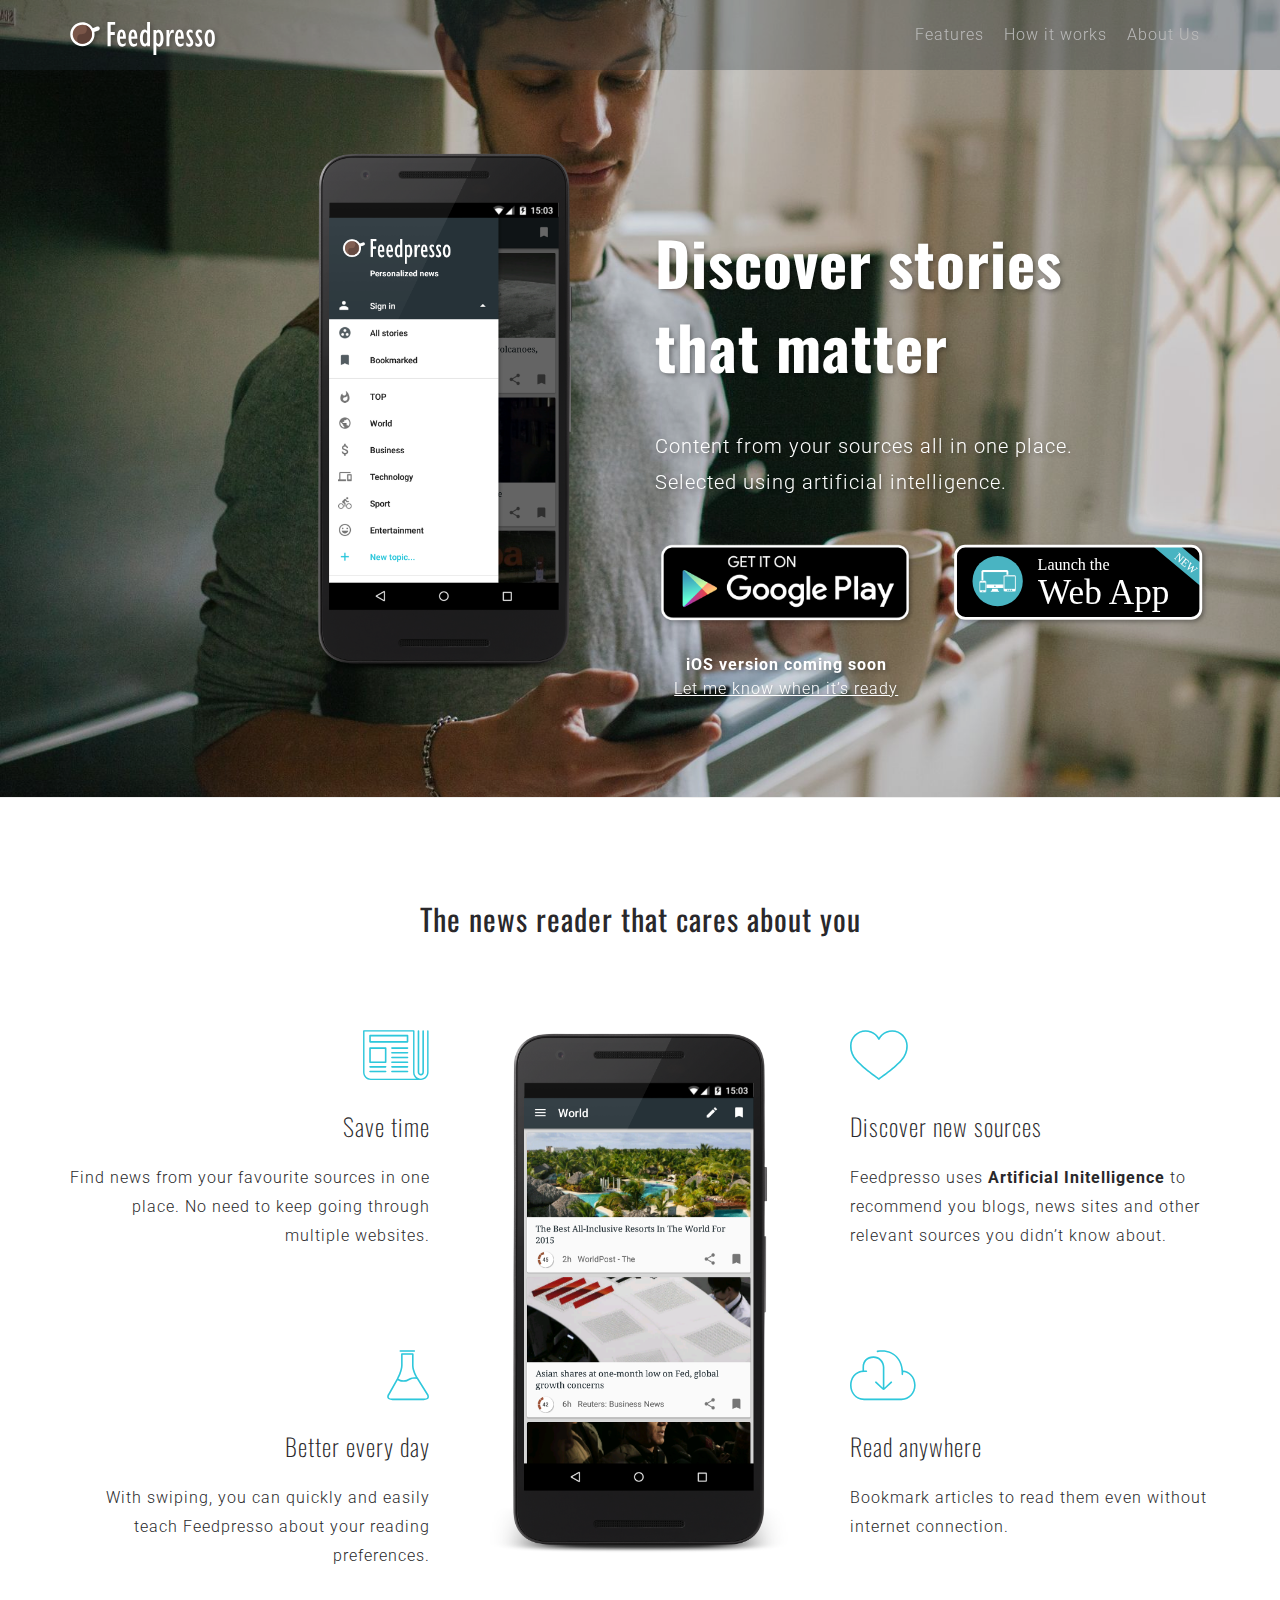
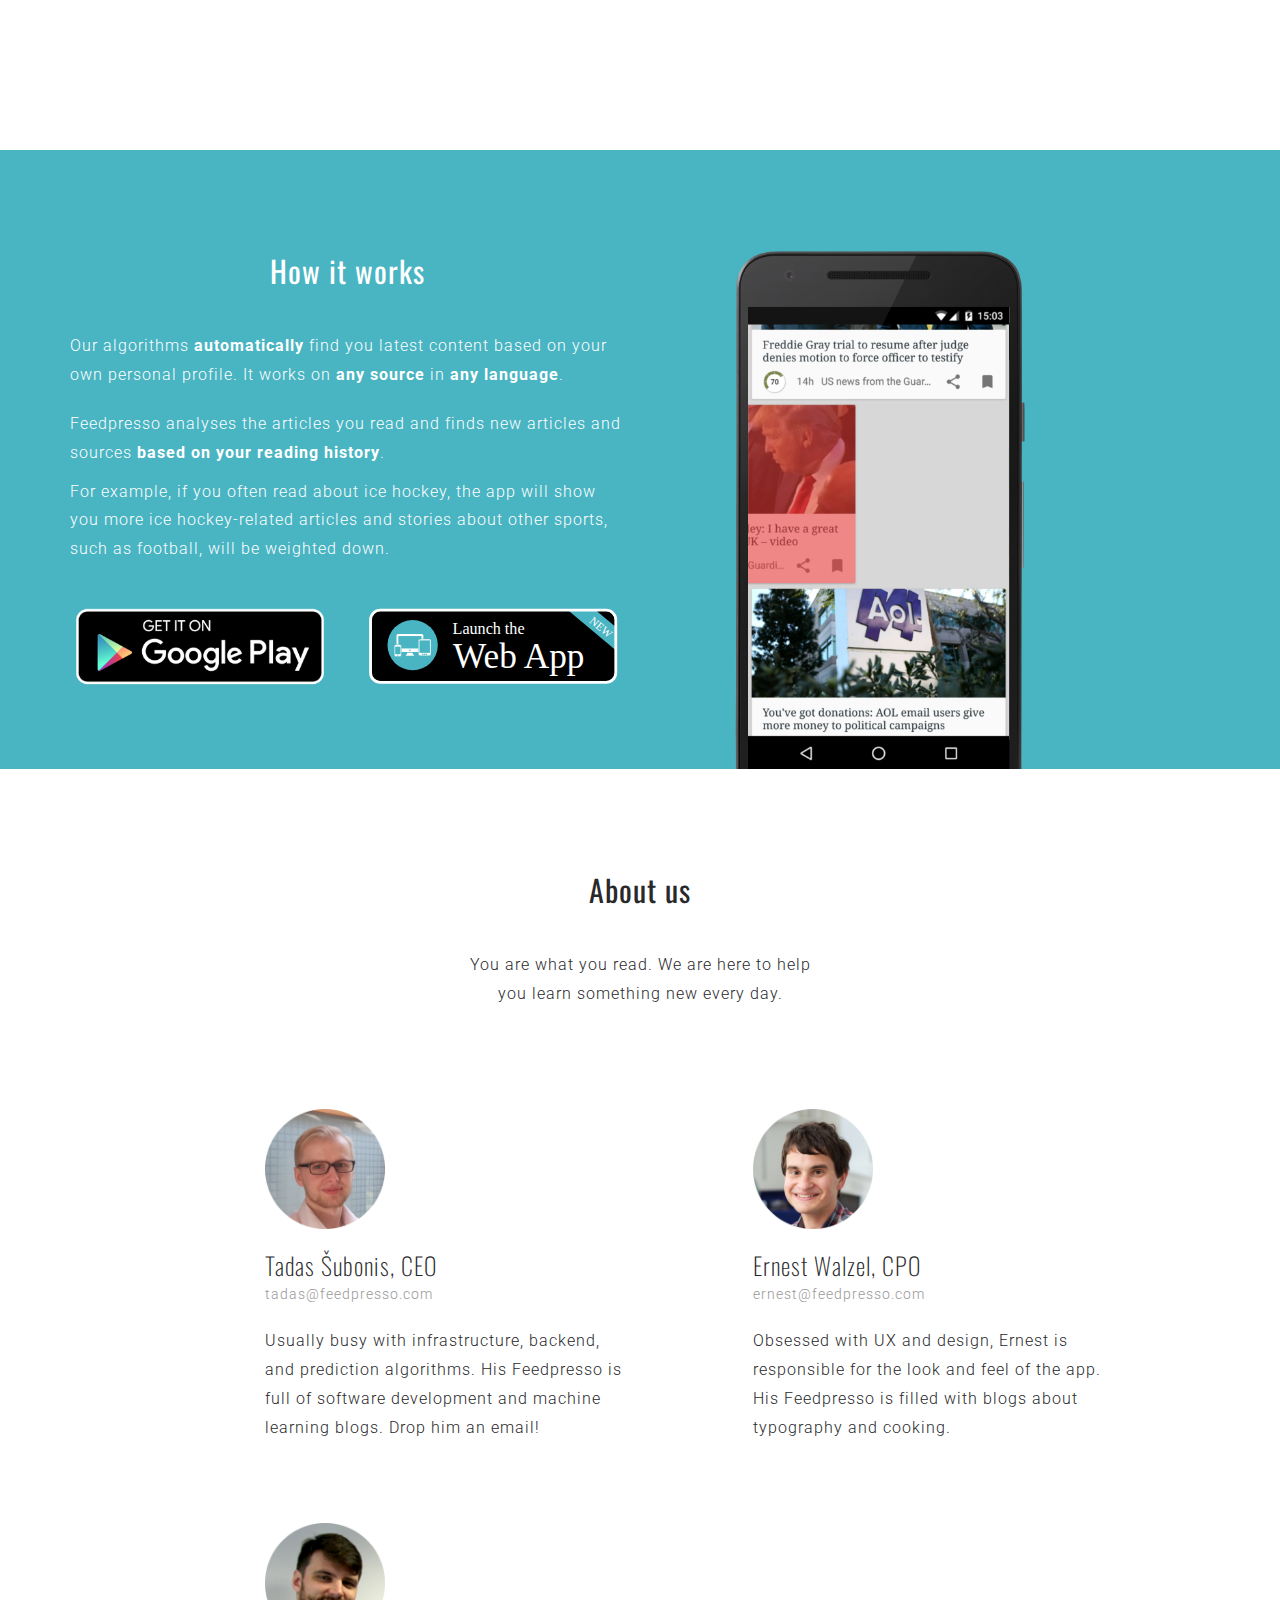
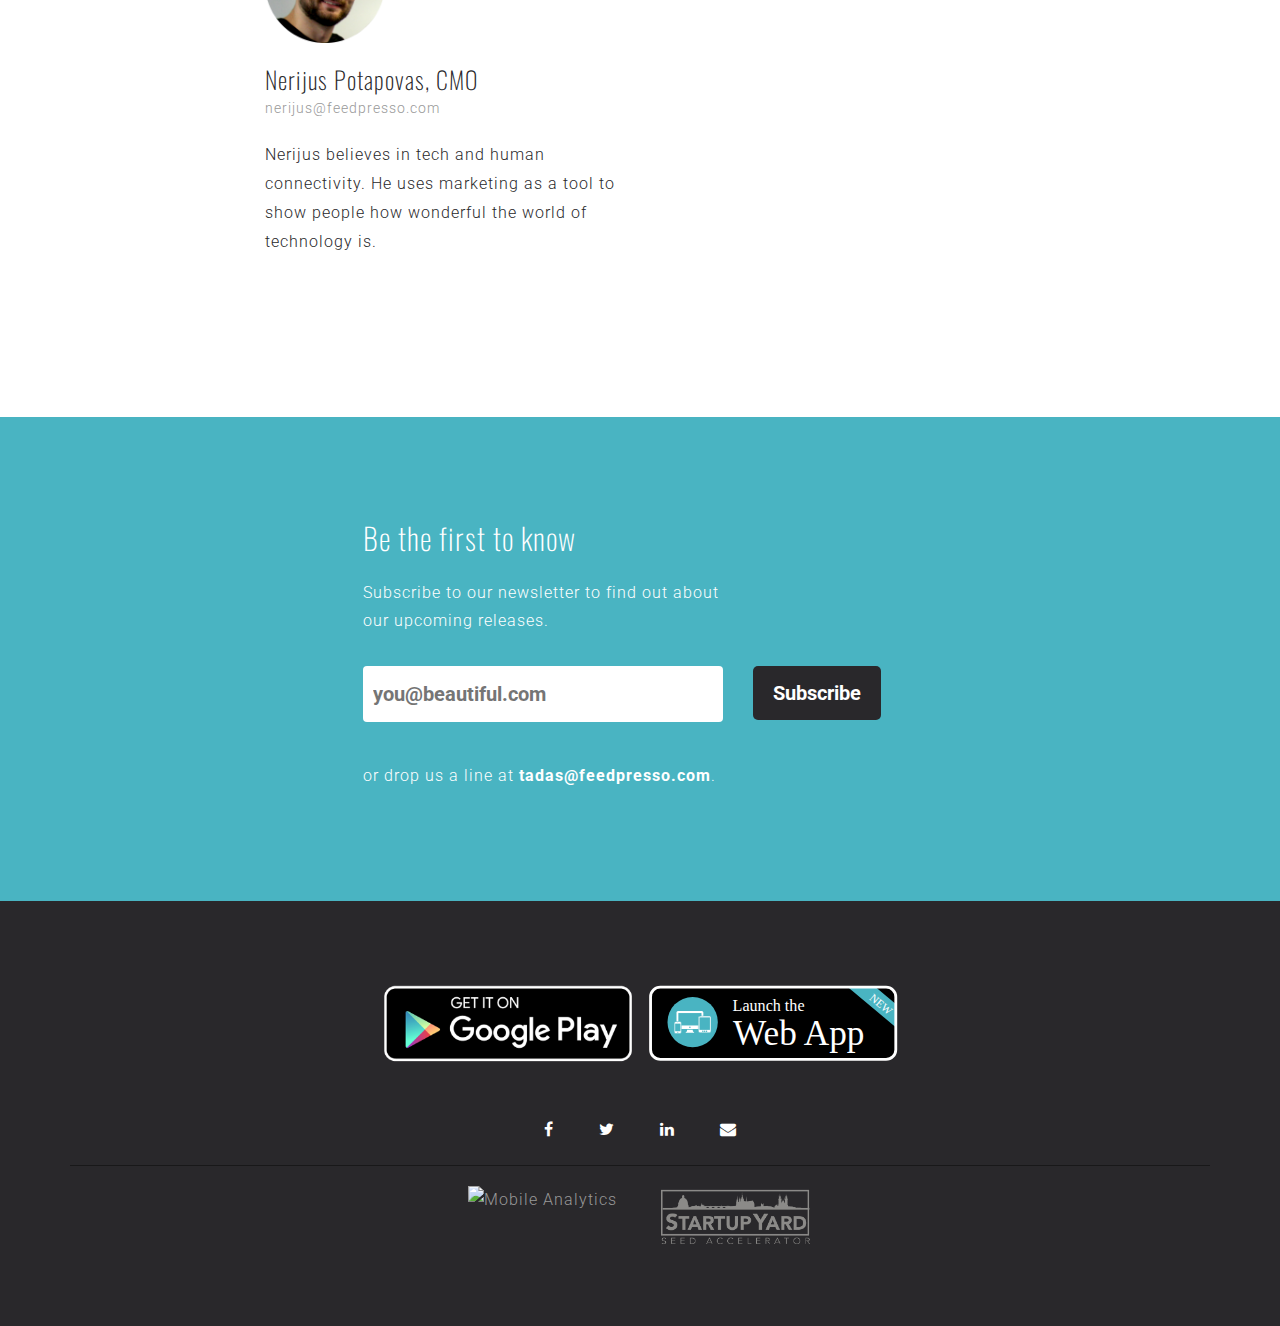
==== commit abde02a9: "Add StartupYard logo" ====
--- a/public/index.html
+++ b/public/index.html
@@ -412,7 +412,14 @@
                     <hr>
                 </div>
                 <!-- col-md-12 end -->
-                <a href="https://mixpanel.com/f/partner" rel="nofollow"><img src="//cdn.mxpnl.com/site_media/images/partner/badge_light.png" alt="Mobile Analytics" /></a>
+            </div>
+            <div class="row">
+                <div class="col-md-2 col-md-offset-4">
+                    <a href="https://mixpanel.com/f/partner" rel="nofollow"><img src="//cdn.mxpnl.com/site_media/images/partner/badge_light.png" alt="Mobile Analytics" /></a>
+                </div>
+                <div class="col-md-2">
+                    <a href="http://startupyard.com/" rel="nofollow"><img src="images/logo_startupyard.png" height="60" alt="Startup Yard" /></a>
+                </div>
             </div>
         </div>
         <!-- container end -->
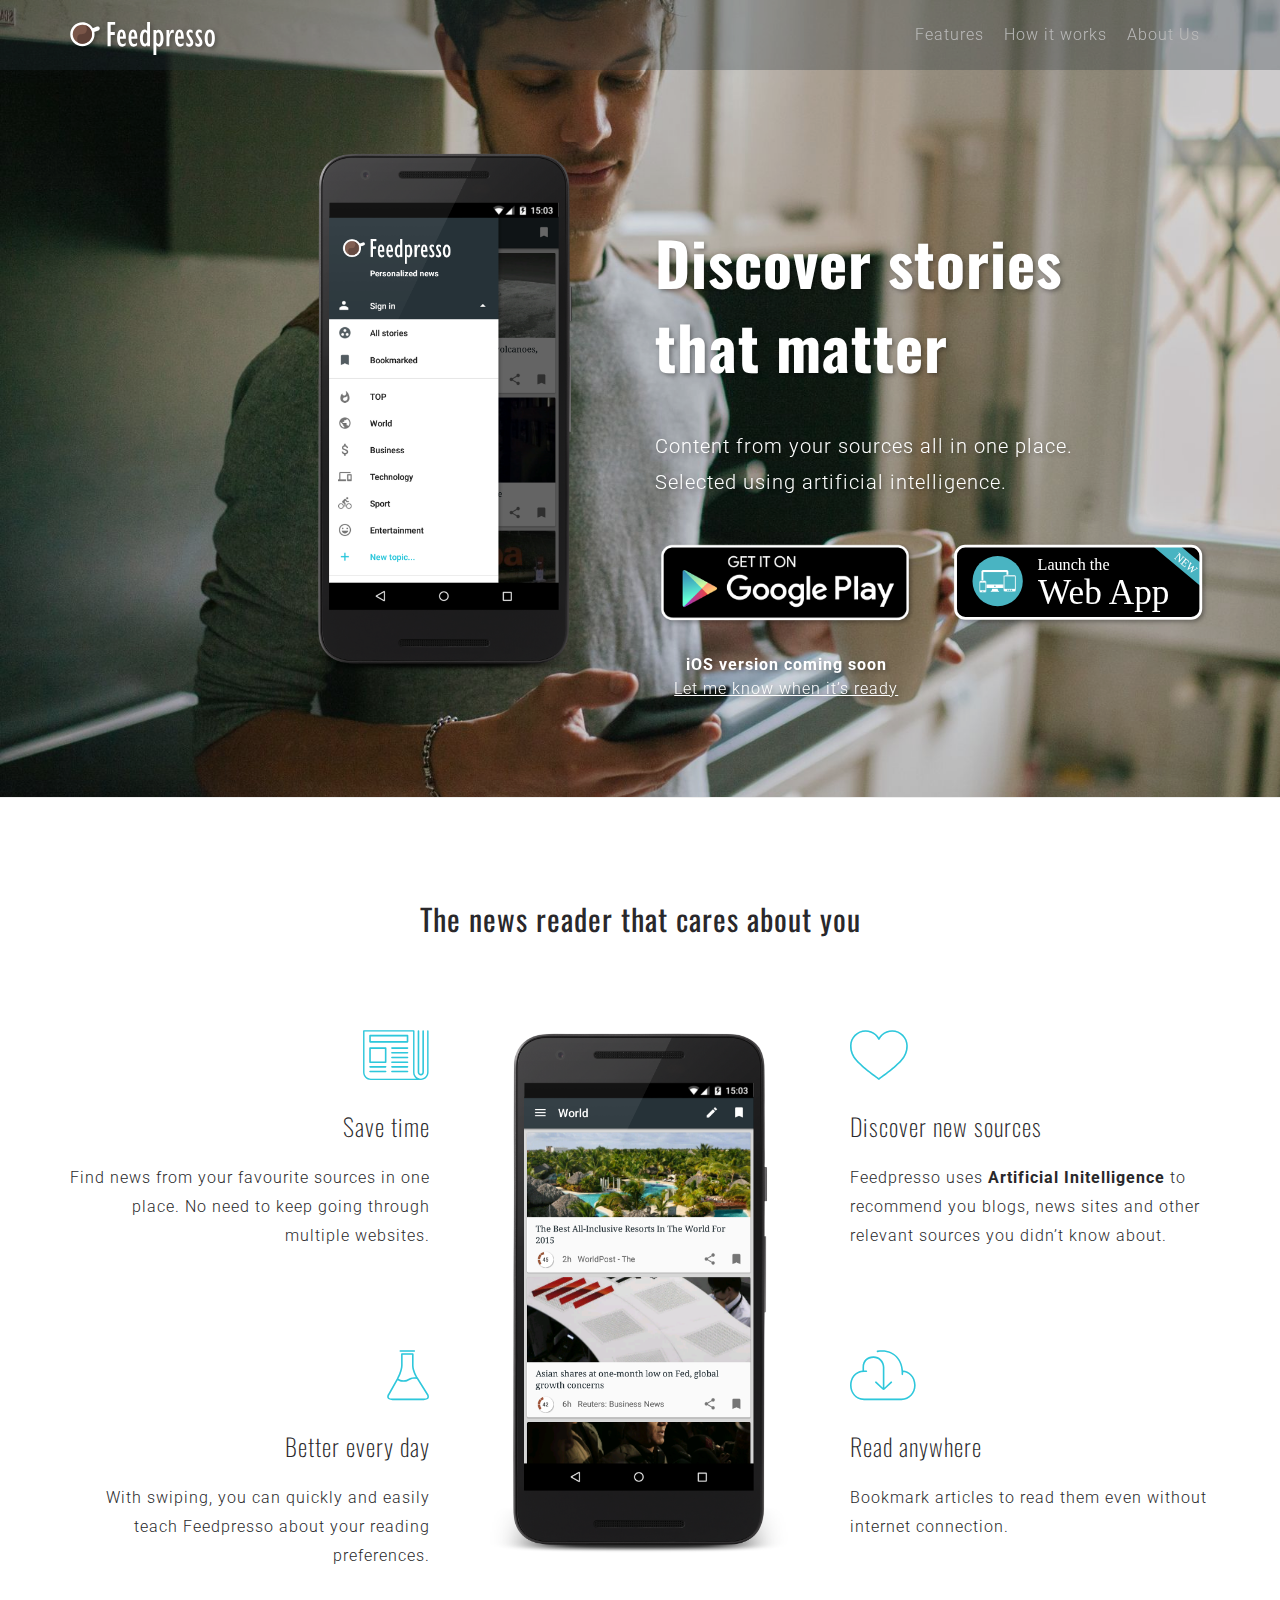
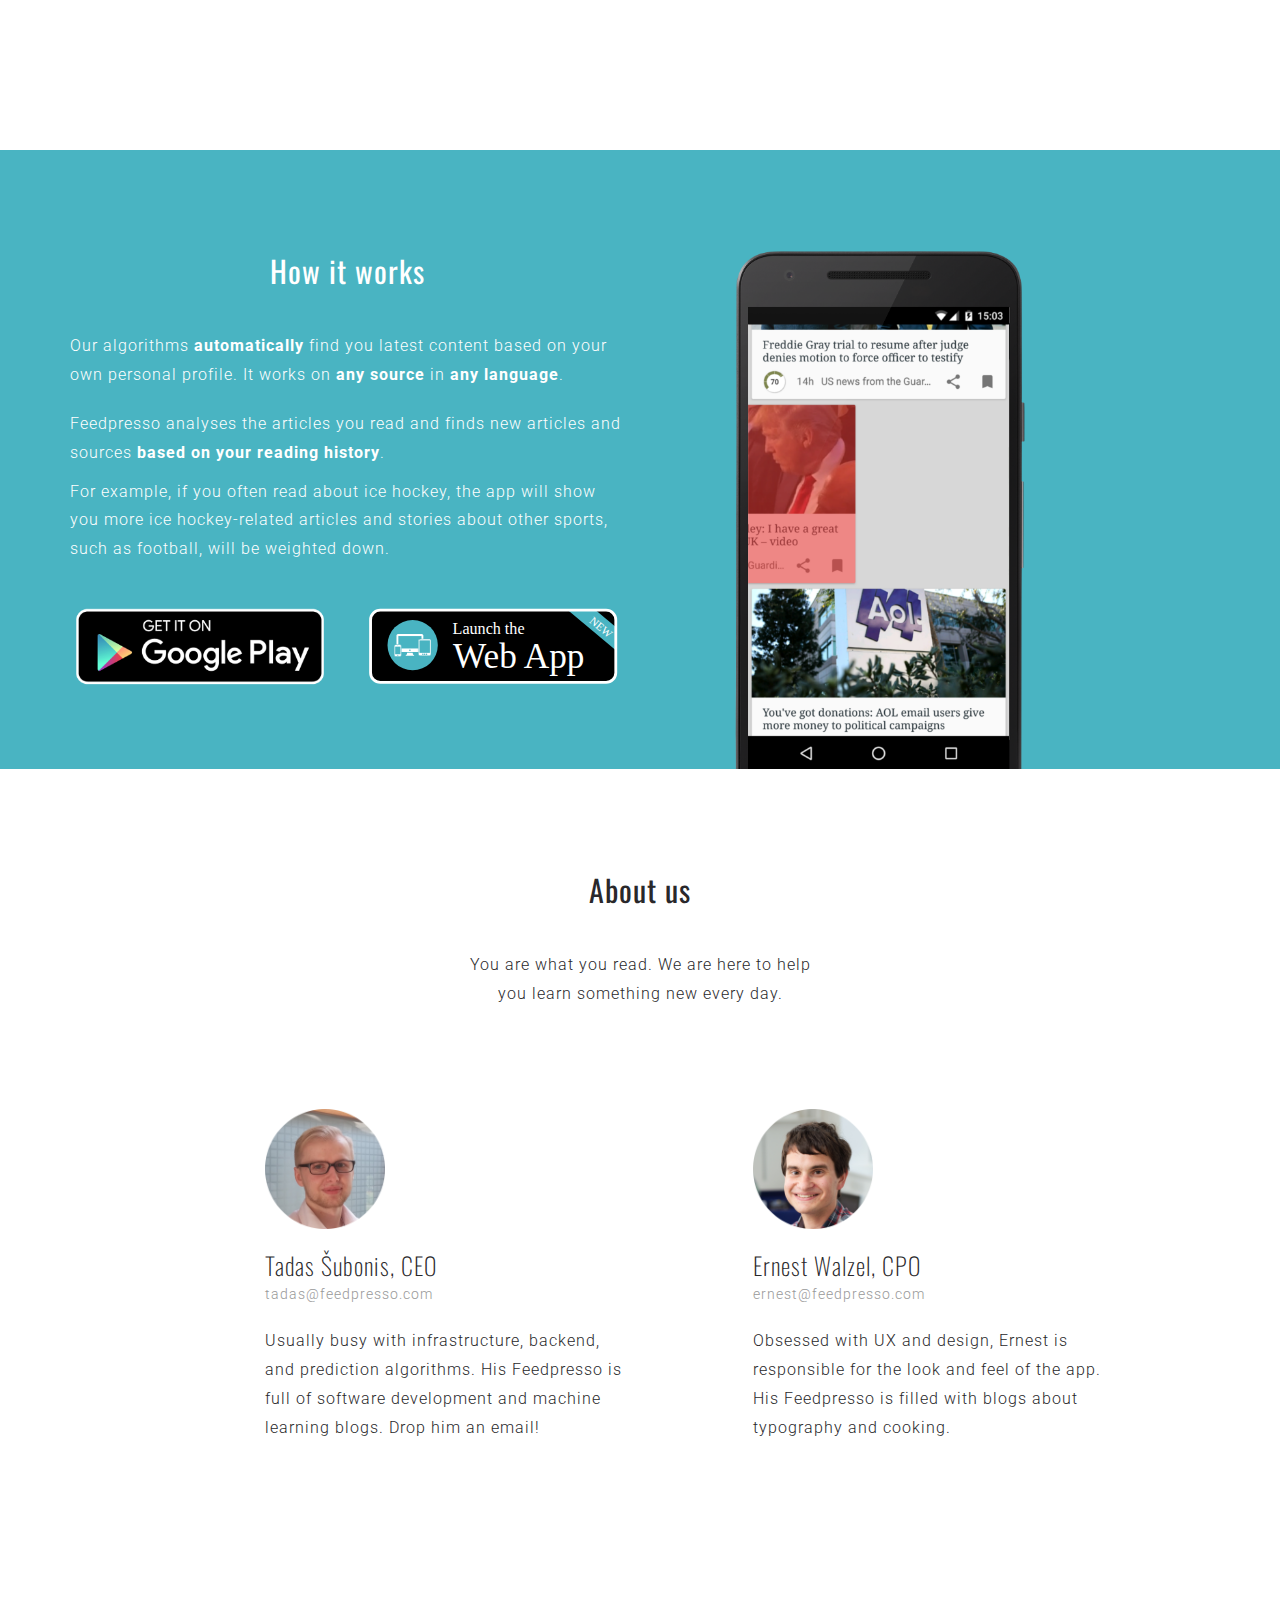
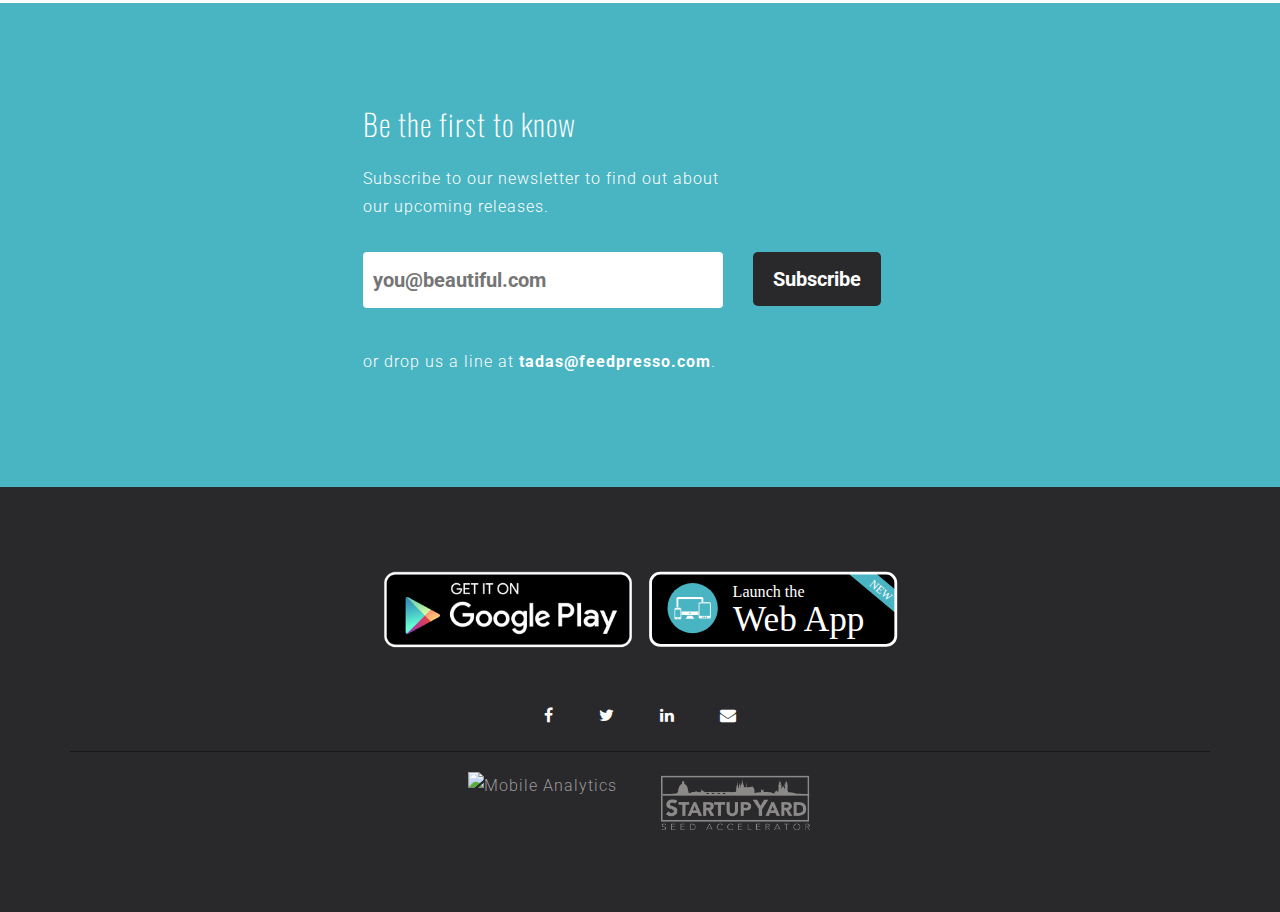
==== commit 072de706: "Update About Us" ====
--- a/public/index.html
+++ b/public/index.html
@@ -313,24 +313,6 @@
                     <p clas
                     <p class="space80">
                         Obsessed with UX and design, Ernest is responsible for the look and feel of the app. His Feedpresso is filled with blogs about typography and cooking.
-                    </p>
-                </div>
-                <!-- col-md-4 end -->
-            </div>
-            <!-- row end -->
-
-            <div class="row">
-                <div class="col-md-4 col-md-offset-2">
-                    <img src="images/head_nerijus.png" alt="tadas" width="120"/>
-                    <h3>
-                        Nerijus Potapovas, CMO
-                    </h3>
-                    <p class="email" style="font-size: 14px">
-                        <a href="mailto:nerijus@feedpresso.com">nerijus@feedpresso.com</a>
-                    </p>
-                    <p clas
-                    <p class="space80">
-                        Nerijus believes in tech and human connectivity. He uses marketing as a tool to show people how wonderful the world of technology is.
                     </p>
                 </div>
                 <!-- col-md-4 end -->
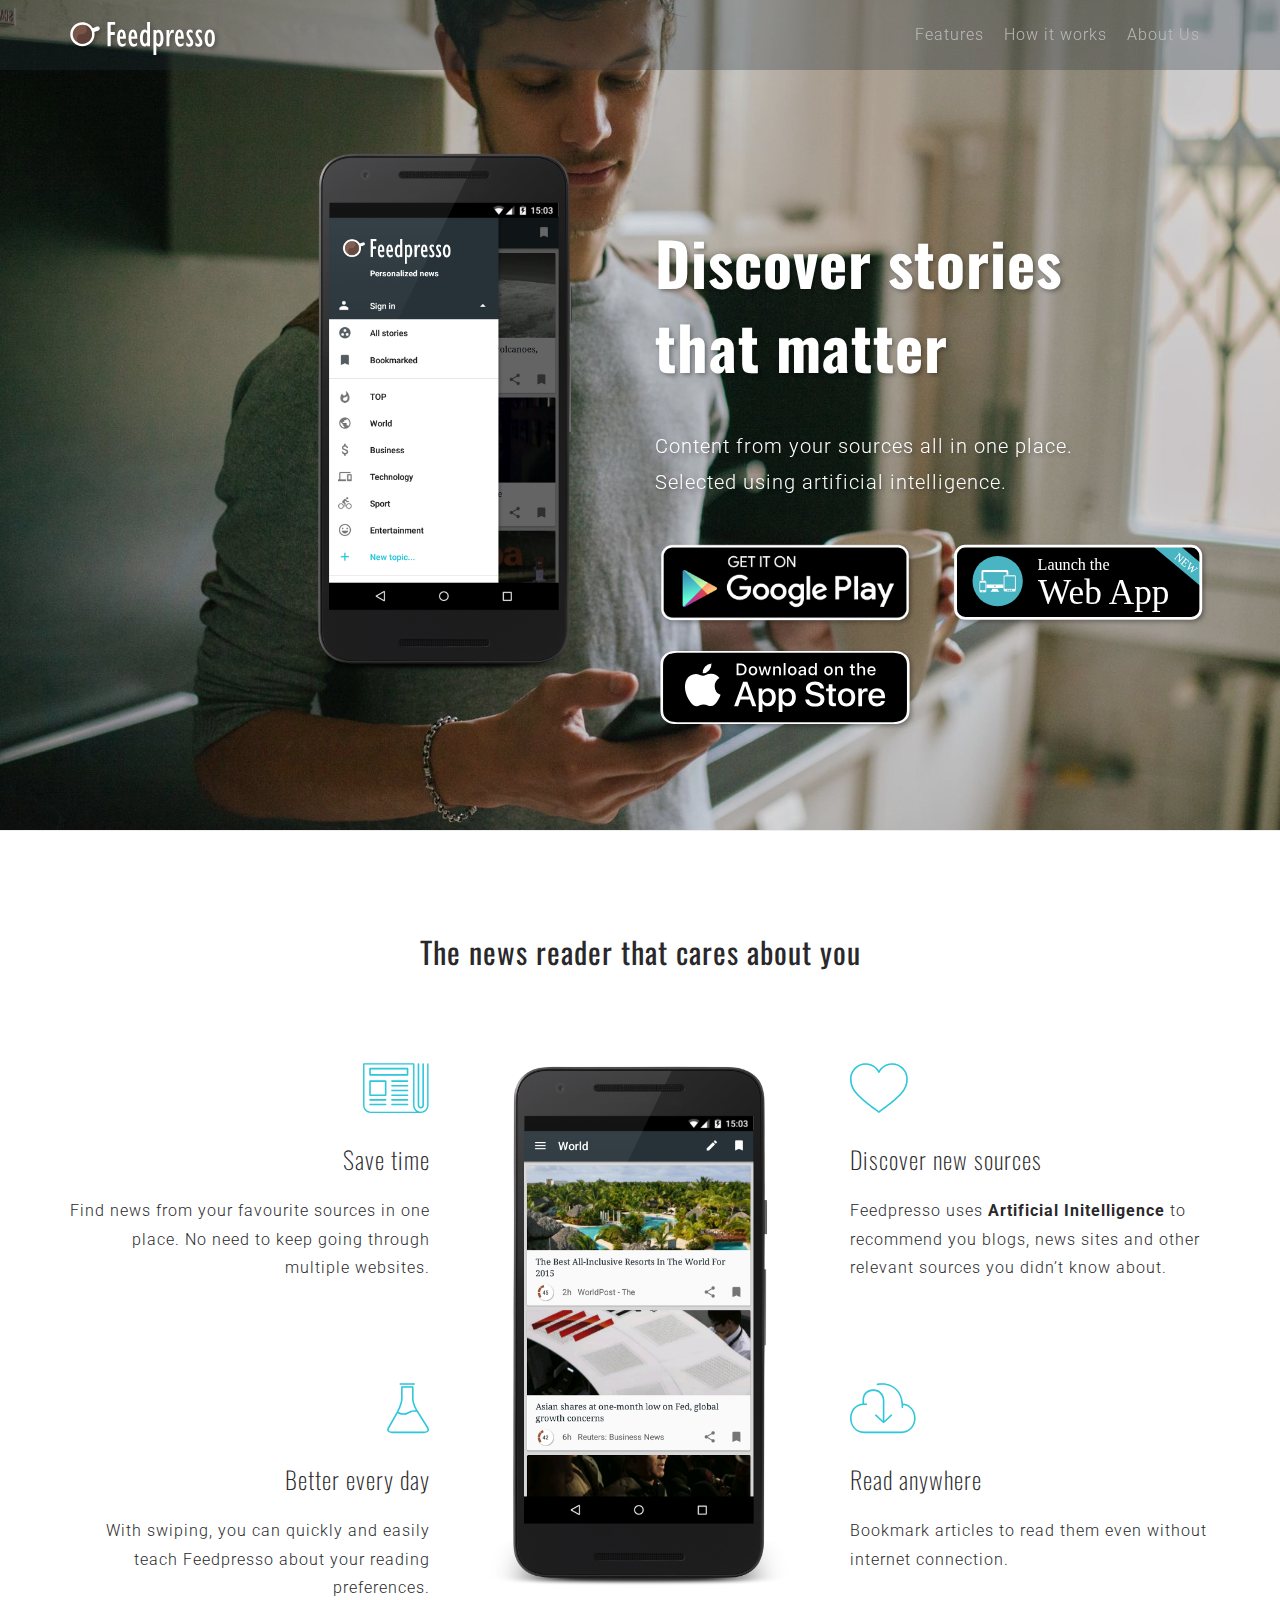
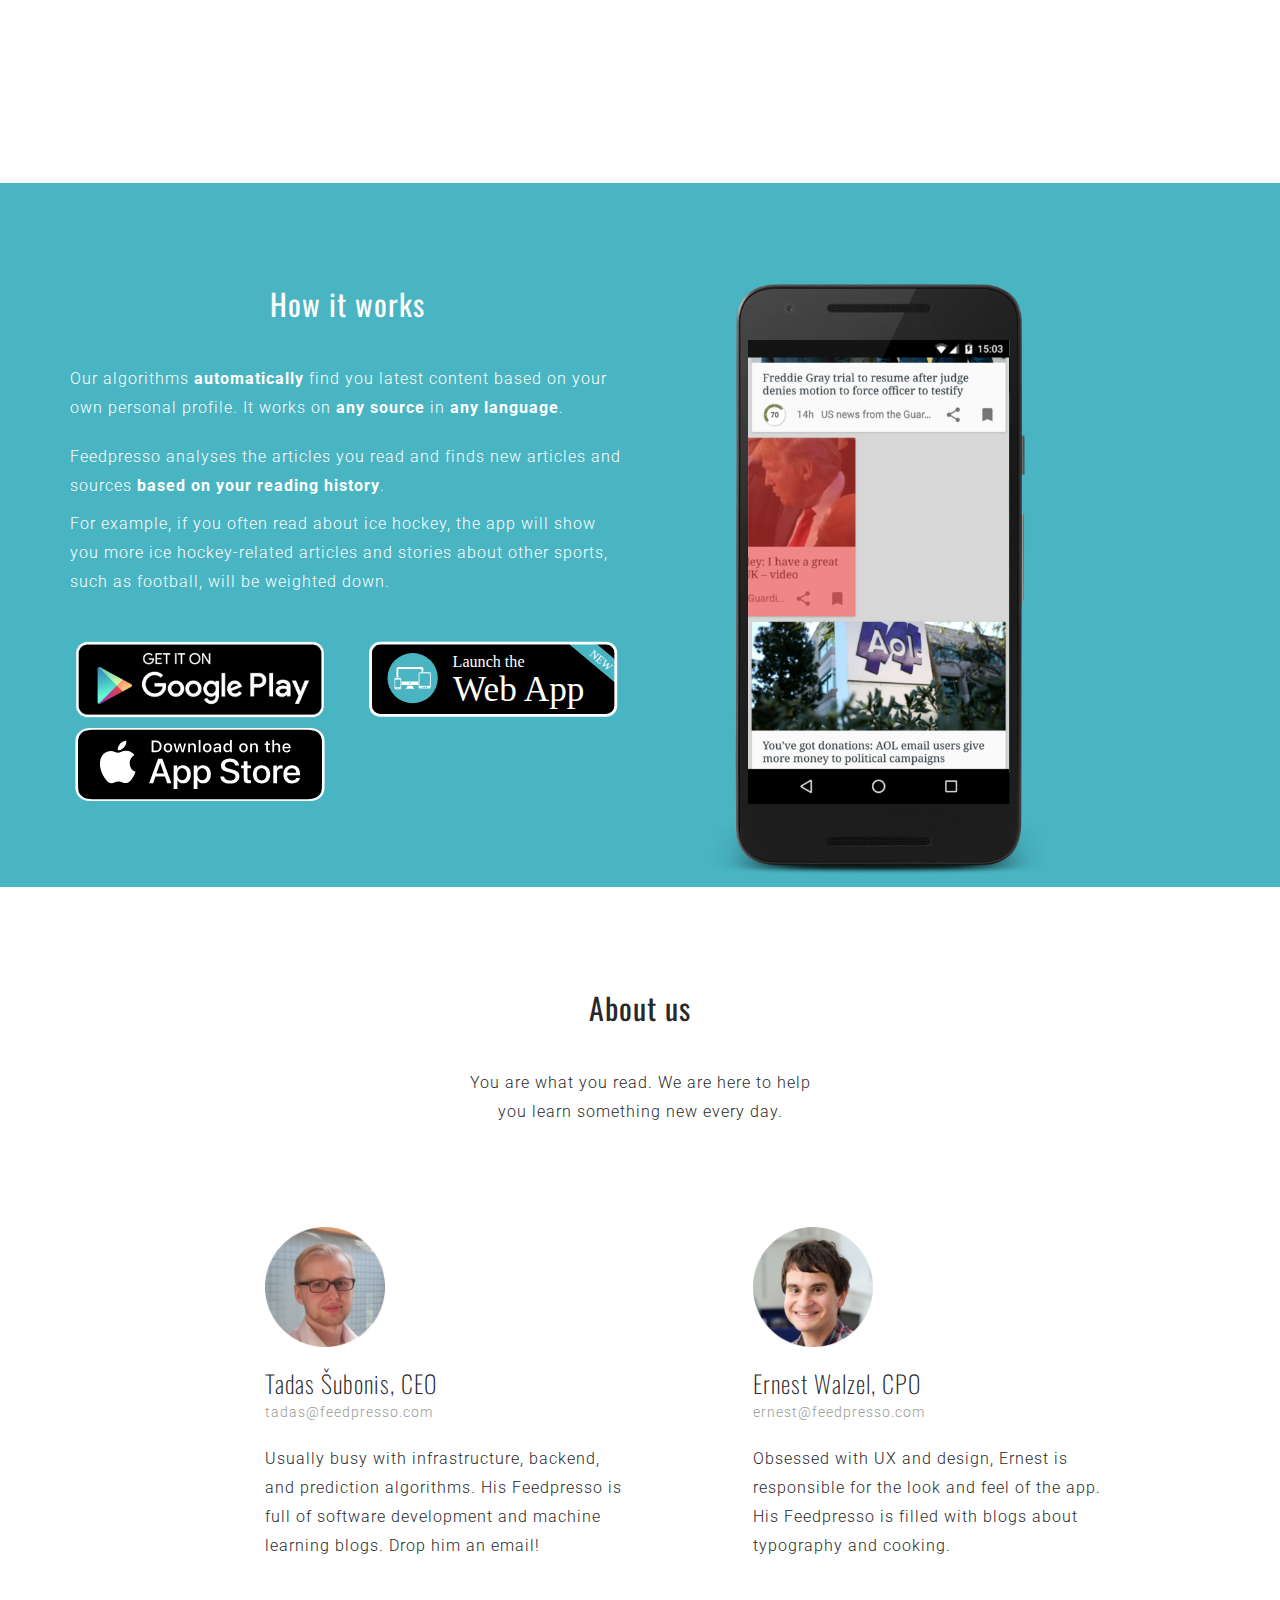
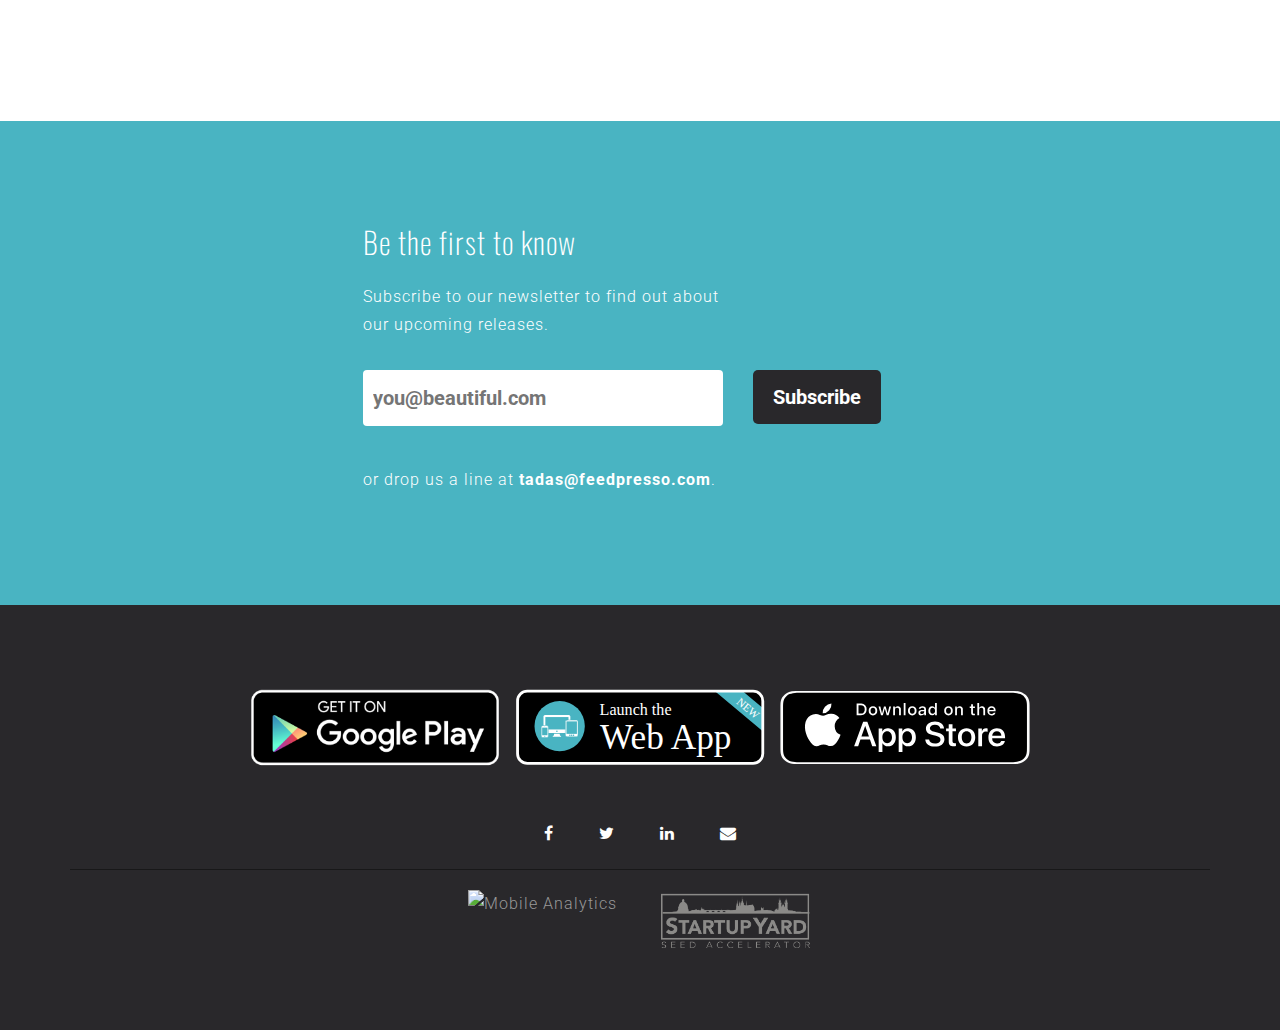
==== commit 975f24b0: "add apple button" ====
--- a/public/index.html
+++ b/public/index.html
@@ -1,453 +1,520 @@
-<!doctype html>
-<html lang="en">
-
-<head>
-    <meta charset="UTF-8">
-    <meta name="description" content="Feedpresso is an app that gives you news stories from outlets of your choice, automatically curated to your taste. Our machine learning algorithms recommend you hot-off-the-press content with your personal relevance score, however niche your interests are in whatever language.">
-    <meta name="keywords" content="Feedpresso, Machine Learning, Artificial Intelligence, News, Local News, App,   Responsive, Landing, Mobile, Android">
-    <meta name="author" content="Feedpresso">
-    <!--[if IE]><meta http-equiv='X-UA-Compatible' content='IE=edge,chrome=1'><![endif]-->
-    <meta name="viewport" content="width=device-width, initial-scale=1, maximum-scale=1">
-
-    <meta property="og:title" content="Feedpresso | Personalised news in your local language" />
-    <meta property="og:type" content="website" />
-    <meta property="og:url" content="http://www.feedpresso.com/" />
-    <meta property="og:image" content="http://www.feedpresso.com/images/600x400.jpg" />
-    <meta property="og:image:width" content="600" />
-    <meta property="og:image:height" content="400" />
-    <meta property="fb:app_id" content="372067182970769" />
-    <meta property="og:description" content="Save time and discover relevant news stories with the help of artificial intelligence. Works in any language." />
-
-    <!-- Site title -->
-    <title>Feedpresso | Personalised news in your local language</title>
-
-    <!-- Favicons AND TOUCH ICONS   -->
-    <link rel="icon" href="images/favicon.ico">
-    <link rel="apple-touch-icon" href="images/apple-touch-icon.png">
-    <link rel="apple-touch-icon" sizes="72x72" href="images/apple-touch-icon-72x72.png">
-    <link rel="apple-touch-icon" sizes="114x114" href="images/apple-touch-icon-114x114.png">
-
-    <!-- Font-awesome and Custom Google Web Font -->
-    <link href="font-awesome/css/font-awesome.min.css" rel="stylesheet">
-    <link href="css/et-line.css" rel="stylesheet">
-    <link href='//fonts.googleapis.com/css?family=Roboto' rel='stylesheet' type='text/css'>
-    <link href="//fonts.googleapis.com/css?family=Oswald" rel="stylesheet">
-
-    <!-- CSS -->
-    <link href="css/bootstrap.min.css" rel="stylesheet">
-    <link href="css/animate.min.css" rel="stylesheet">
-    <link href="css/allinone_carousel.css" rel="stylesheet" type="text/css">
-    <!-- social share -->
-    <link rel="stylesheet" type="text/css" href="css/jssocials.css" />
-    <link rel="stylesheet" type="text/css" href="css/jssocials-theme-plain.css" />
-    <!-- theme style -->
-    <link href="css/style.css" rel="stylesheet">
-
-    <!--[if lt IE 9]>
-                                <script src="js/html5shiv.js"></script>
-                                <script src="js/respond.min.js"></script>
-        <![endif]-->
-    <script src="js/modernizr.custom.min.js"></script>
-    <script type="text/javascript" async defer
-      src="https://apis.google.com/js/platform.js?publisherid=100927150269975007430">
-    </script>
-    <!-- Style Switch -->
-    <link rel="stylesheet" type="text/css" href="css/colors/green.css" title="green" media="screen" />
-
-    <!-- Style Switch -->
-    <!-- <link rel="stylesheet" type="text/css" href="css/colors/green.css" title="green" media="screen" />-->
-    <!-- <link rel="stylesheet" type="text/css" href="css/colors/pink.css" title="pink" media="screen" />-->
-    <!-- <link rel="stylesheet" type="text/css" href="css/colors/violet.css" title="violet" media="screen" />-->
-    <!-- <link rel="stylesheet" type="text/css" href="css/colors/gold.css" title="gold" media="screen" />-->
-    <!-- <link rel="stylesheet" type="text/css" href="css/colors/blue.css" title="blue" media="screen" />-->
-    <!-- <link rel="stylesheet" type="text/css" href="css/colors/red.css" title="red" media="screen" />-->
-    <!-- <link rel="stylesheet" type="text/css" href="css/colors/yellow.css" title="yellow" media="screen" />-->
-    <!-- <link rel="stylesheet" type="text/css" href="css/colors/navy.css" title="navy" media="screen" />-->
-
-    <!-- Start Visual Website Optimizer Asynchronous Code -->
-    <script type='text/javascript'>
-    var _vwo_code=(function(){
-    var account_id=276922,
-    settings_tolerance=2000,
-    library_tolerance=2500,
-    use_existing_jquery=false,
-    /* DO NOT EDIT BELOW THIS LINE */
-    f=false,d=document;return{use_existing_jquery:function(){return use_existing_jquery;},library_tolerance:function(){return library_tolerance;},finish:function(){if(!f){f=true;var a=d.getElementById('_vis_opt_path_hides');if(a)a.parentNode.removeChild(a);}},finished:function(){return f;},load:function(a){var b=d.createElement('script');b.src=a;b.type='text/javascript';b.innerText;b.onerror=function(){_vwo_code.finish();};d.getElementsByTagName('head')[0].appendChild(b);},init:function(){settings_timer=setTimeout('_vwo_code.finish()',settings_tolerance);var a=d.createElement('style'),b='body{opacity:0 !important;filter:alpha(opacity=0) !important;background:none !important;}',h=d.getElementsByTagName('head')[0];a.setAttribute('id','_vis_opt_path_hides');a.setAttribute('type','text/css');if(a.styleSheet)a.styleSheet.cssText=b;else a.appendChild(d.createTextNode(b));h.appendChild(a);this.load('//dev.visualwebsiteoptimizer.com/j.php?a='+account_id+'&u='+encodeURIComponent(d.URL)+'&r='+Math.random());return settings_timer;}};}());_vwo_settings_timer=_vwo_code.init();
-    </script>
-    <!-- End Visual Website Optimizer Asynchronous Code -->
-
-</head>
-
-<body id="page-top" data-spy="scroll" data-target=".navbar-custom">
-    <!-- Header -->
-    <header>
-        <nav class="navbar navbar-custom navbar-top navbar-fixed-top sticky-navigation" >
-            <div class="container">
-                <div class="navbar-header">
-                    <button type="button" class="navbar-toggle" data-toggle="collapse" data-target=".navbar-main-collapse">
-                        <i class="fa fa-bars"></i>
-                    </button>
-                    <!-- LOGO -->
-                    <a class="navbar-brand nav-logo page-scroll" href="#page-top">
-                        <img src="images/Logo-Feedpresso-full.svg" alt="Our logo">
-                    </a>
-                </div>
-                <!-- NAVIGATION LINKS -->
-                <div class="collapse navbar-collapse navbar-right navbar-main-collapse">
-                    <ul class="nav navbar-nav">
-                        <!-- <li class="active"><a class="page-scroll" href="#page-top">Home</a></li> -->
-                        <li><a class="page-scroll" href="#features">Features</a></li>
-                        <li><a class="page-scroll" href="#how-it-works">How it works</a></li>
-                        <li><a class="page-scroll" href="#about-us">About Us</a></li>
-                        <!-- <li><a class="page-scroll" href="#app-brief2">How it works</a></li> -->
-                    </ul>
-                </div><!-- /.navbar-collapse -->
-
-            </div><!-- /.container -->
-        </nav>
-    </header><!-- Header end -->
-
-    <section id="intro">
-        <div class="color-overlay"></div>
-        <div class="container">
-            <div class="row relative">
-                <div class="col-md-4 col-md-offset-2 phone-image">
-                  <img src="images/phone_menu.png" alt="Feedpresso" class="img-responsive" />
-                </div>
-                <div class="col-md-6 text">
-                    <div class="space40">
-                        <h1 class="head-title">Discover stories<br/> that matter</h1>
-                    </div>
-
-                    <p class="space40 subheading">
-                        Content from your sources all in one place.
-                        <br>
-                        Selected using artificial intelligence.
-                    </p>
-
-                    <div class="row space20 buttons-row">
-                        <div class="col-sm-6">
-                            <a href="https://play.google.com/store/apps/details?id=com.feedpresso.mobile&referrer=utm_source%3Dlandingpage%26utm_medium%3Dinstallbadge%26utm_campaign%3Dinstallbadge"><img src="images/google-play-badge.png" alt="android" width="260"/></a>
-                        </div>
-                        <div class="col-sm-6">
-                            <a href="https://read.feedpresso.com?referrer=utm_source%3Dlandingpage%26utm_medium%3Dinstallbadge%26utm_campaign%3Dinstallbadge"><img src="images/btn_web_app.svg" alt="web app" width="260"/></a>
-                        </div>
-                    </div>
-                    <div class="row buttons-row">
-                        <div class="col-sm-6 coming-soon">
-                            <span>iOS version coming soon</span>
-                            <br/>
-                            <a class="page-scroll" href="#newsletter">Let me know when it&rsquo;s ready</a>
-                        </div>
-                    </div>
-
-                </div>
-                <!-- col-md-6 end -->
-            </div>
-            <!-- row end -->
-        </div>
-        <!-- container end -->
-    </section>
-    <!-- intro end -->
-
-
-
-    <!-- features -->
-    <section id="features" class="section">
-        <div class="container">
-            <div class="row">
-                <div class="col-md-12">
-                    <div class="titleSection">
-                        <h2>The news reader that cares about you</h2>
-                    </div>
-                    <!-- titleSection end -->
-                </div>
-                <!-- col-md-12 end -->
-            </div>
-            <!-- row end -->
-
-            <div class="row">
-                <div class="col-md-4 leftFeatures">
-                    <div class="text-right space100">
-                        <i class="icon-newspaper bigIcon"></i>
-                        <h3>Save time</h3>
-                        <p>
-                            Find news from your favourite sources in one place. No need to keep going
-                            through multiple websites.
-                        </p>
-                    </div>
-
-                    <div class="text-right space100">
-                        <i class="icon-beaker bigIcon"></i>
-                        <h3>Better every day</h3>
-                        <p>
-                           With swiping, you can quickly and easily teach Feedpresso about your reading preferences.
-                        </p>
-                    </div>
-                    <!-- text-right space100 end -->
-
-                </div>
-                <!-- col-md-4 leftFeatures end -->
-
-                <div class="col-md-4">
-                    <img src="images/phone_stream.png" class="img-responsive" alt="features" data-wow-duration="1s" data-wow-offset="50"
-                    data-wow-delay="0s" />
-                </div>
-                <!-- col-md-4 end -->
-
-                <div class="col-md-4 rightFeatures">
-                    <div class="text-left space100">
-                        <i class="icon-heart bigIcon"></i>
-                        <h3>Discover new sources</h3>
-                        <p>
-                            Feedpresso uses <b>Artificial Initelligence</b> to
-                            recommend you blogs, news sites and other relevant sources you didn&rsquo;t know about.
-                        </p>
-                    </div>
-                    <div class="text-left space100">
-                        <i class="icon-download bigIcon"></i>
-                        <h3>Read anywhere</h3>
-                        <p>
-                            Bookmark articles to read them even without internet connection.
-                        </p>
-                    </div>
-                    <!-- text-left space40 end -->
-
-                </div>
-                <!-- col-md-4 rightFeatures end -->
-
-            </div>
-            <!-- row end -->
-        </div>
-        <!-- container end -->
-    </section>
-    <!-- features end -->
-
-
-    <section id="how-it-works" class="section">
-        <div class="container">
-            <div class="row relative">
-                <div class="col-md-6">
-                    <div class="titleSection">
-                        <h2>How it works</h2>
-                    </div>
-
-                   <p class="space20">
-                        Our algorithms <b>automatically</b> find you latest content
-                        based on your own personal profile.
-                        It works on <b>any source</b> in <b>any language</b>.
-                    </p>
-                    <p>
-                        Feedpresso analyses the articles you read and finds new
-                        articles and sources <b>based on your reading history</b>.
-                    </p>
-                    <p>
-                        For example, if you often read about ice hockey, the app
-                        will show you more ice hockey-related articles and
-                        stories about other sports, such as football, will be weighted down.
-                    </p>
-                    <div class="space40"></div>
-                    <div class="row buttons-row">
-                        <div class="col-sm-6">
-                            <a href="https://play.google.com/store/apps/details?id=com.feedpresso.mobile&referrer=utm_source%3Dlandingpage%26utm_medium%3Dinstallbadge%26utm_campaign%3Dinstallbadge_howitworks"><img src="images/google-play-badge.png" alt="android" width="260"/></a>
-                        </div>
-                        <div class="col-sm-6">
-                            <a href="https://read.feedpresso.com?referrer=utm_source%3Dlandingpage%26utm_medium%3Dinstallbadge%26utm_campaign%3Dinstallbadge_howitworks"><img src="images/btn_web_app.svg" alt="web app" width="260"/></a>
-                        </div>
-                    </div>
-                </div>
-                <!-- col-md-6 end -->
-                <div class="phones">
-                    <img src="images/phone_swipe_left.png" alt="wava" class="right-mob-front img-responsive" />
-                    <img src="images/phone_swipe_right.png" alt="wava" class="right-mob-back img-responsive wow fadeInUp" data-wow-duration="1s"
-                    data-wow-offset="50" data-wow-delay="0s" />
-                </div>
-            </div>
-            <!-- row end -->
-
-        </div>
-        <!-- container end -->
-    </section>
-    <!-- #how-it-works section end -->
-
-    <section id="about-us" class="section">
-        <div class="container">
-            <div class="row">
-                <div class="col-md-offset-4 col-md-4 text-center">
-                    <div class="titleSection">
-                        <h2>About us</h2>
-                    </div>
-                    <p class="space20">
-                         You are what you read. We are here to help you learn something new every day.
-                     </p>
-                    <!-- titleSection end -->
-                </div>
-                <!-- col-md-12 end -->
-            </div>
-            <!-- row end -->
-            <div class="row">
-                <div class="space80"></div>
-
-                <div class="col-md-4 col-md-offset-2">
-                    <img src="images/head_tady.png" alt="tadas" width="120"/>
-                    <h3>
-                        Tadas Šubonis, CEO
-                    </h3>
-                    <p class="email" style="font-size: 14px">
-                        <a href="mailto:tadas@feedpresso.com">tadas@feedpresso.com</a>
-                    </p>
-                    <p class="space80">
-                        Usually busy with infrastructure, backend, and prediction algorithms. His Feedpresso is full of software development and machine learning blogs. Drop him an email!
-                    </p>
-                </div>
-                <!-- col-md-4 end -->
-
-                <div class="col-md-4 col-md-offset-1">
-                    <img src="images/head_ernest.png" alt="ernest" width="120"/>
-                    <h3>
-                        Ernest Walzel, CPO
-                    </h3>
-                    <p class="email" style="font-size: 14px">
-                        <a href="mailto:ernest@feedpresso.com">ernest@feedpresso.com</a>
-                    </p>
-                    <p clas
-                    <p class="space80">
-                        Obsessed with UX and design, Ernest is responsible for the look and feel of the app. His Feedpresso is filled with blogs about typography and cooking.
-                    </p>
-                </div>
-                <!-- col-md-4 end -->
-            </div>
-            <!-- row end -->
-        </div>
-        <!-- container end -->
-    </section>
-    <!-- #about-us section end -->
-
-    <section id="newsletter" class="section">
-        <div class="container">
-            <div class="row">
-                <div class="col-md-offset-3 col-md-4">
-                    <h2>Be the first to know</h2>
-                    <p class="space30">
-                         Subscribe to our newsletter to find out about our upcoming releases.
-                     </p>
-                    <!-- titleSection end -->
-                </div>
-            </div>
-            <div class="row space40">
-                <!-- Begin MailChimp Signup Form -->
-                <div id="mc_embed_signup">
-                    <form action="//feedpresso.us12.list-manage.com/subscribe/post?u=14b022daabcabf36642ad5dd9&amp;id=3f88c16a3f" method="post" id="mc-embedded-subscribe-form" name="mc-embedded-subscribe-form" class="validate" target="_blank" novalidate>
-                        <div id="mc_embed_signup_scroll">
-                            <div class="col-md-4 col-md-offset-3 col-sm-6 text-right">
-                                <div class="mc-field-group">
-                                	<label for="mce-EMAIL">Email Address </label>
-                                	<input type="email" value="" name="EMAIL" class="required email" id="mce-EMAIL" placeholder="you@beautiful.com">
-                                </div>
-                            </div>
-                            <!-- col end -->
-
-                            <div id="subscribe-button-container" class="col-md-1">
-                            	<div id="mce-responses" class="clear">
-                            		<div class="response" id="mce-error-response" style="display:none"></div>
-                            		<div class="response" id="mce-success-response" style="display:none"></div>
-                            	</div>
-                                <!-- real people should not fill this in and expect good things - do not remove this or risk form bot signups-->
-                                <div style="position: absolute; left: -5000px;" aria-hidden="true"><input type="text" name="b_14b022daabcabf36642ad5dd9_3f88c16a3f" tabindex="-1" value=""></div>
-                                <div class="clear"><input type="submit" value="Subscribe" name="subscribe" id="mc-embedded-subscribe" class="button"></div>
-                            </div>
-                            <!-- col end -->
-                        </div>
-                    </form>
-                </div>
-                <!--End mc_embed_signup-->
-            </div>
-            <!-- row end -->
-
-            <div class="row">
-                <div class="col-md-offset-3 col-md-4">
-                    <p class="space30">
-                         or drop us a line at <a href="mailto:tadas@feedpresso.com">tadas@feedpresso.com</a>.
-                     </p>
-                    <!-- titleSection end -->
-                </div>
-            </div>
-        </div>
-        <!-- container end -->
-    </section>
-    <!-- #newsletter section end -->
-
-    <footer>
-        <div class="container">
-            <div class="row">
-                <div class="col-md-12">
-                    <a href="https://play.google.com/store/apps/details?id=com.feedpresso.mobile&referrer=utm_source%3Dlandingpage%26utm_medium%3Dinstallbadge%26utm_campaign%3Dinstallbadge_footer"><img src="images/google-play-badge.png" alt="android" width="260"/></a>
-                    <a href="https://read.feedpresso.com?referrer=utm_source%3Dlandingpage%26utm_medium%3Dinstallbadge%26utm_campaign%3Dinstallbadge_footer"><img src="images/btn_web_app.svg" alt="web app" width="260"/></a>
-
-                    <div class="space50"></div>
-                    <ul class="clearlist socialList">
-                        <li><a href="https://www.facebook.com/feedpresso"><i class="fa fa-facebook"></i></a></li>
-                        <li><a href="https://twitter.com/Feedpresso"><i class="fa fa-twitter"></i></a></li>
-                        <li><a href="https://www.linkedin.com/company/feedpresso"><i class="fa fa-linkedin"></i></a></li>
-                        <li><a href="mailto:tadas@feedpresso.com"><i class="fa fa-envelope"></i></a></li>
-                    </ul>
-                    <hr>
-                </div>
-                <!-- col-md-12 end -->
-            </div>
-            <div class="row">
-                <div class="col-md-2 col-md-offset-4">
-                    <a href="https://mixpanel.com/f/partner" rel="nofollow"><img src="//cdn.mxpnl.com/site_media/images/partner/badge_light.png" alt="Mobile Analytics" /></a>
-                </div>
-                <div class="col-md-2">
-                    <a href="http://startupyard.com/" rel="nofollow"><img src="images/logo_startupyard.png" height="60" alt="Startup Yard" /></a>
-                </div>
-            </div>
-        </div>
-        <!-- container end -->
-    </footer>
-
-    <!-- javascript Placed at the end of the document so the pages load faster -->
-    <script type="text/javascript" src="js/jquery-1.11.3.min.js"></script>
-    <script src="js/bootstrap.min.js"></script>
-    <script src="js/jquery.easing.min.js"></script>
-    <script src="js/jquery.appear.js"></script>
-    <script src="js/jquery.inview.js"></script>
-    <script src="//ajax.googleapis.com/ajax/libs/jqueryui/1.9.2/jquery-ui.min.js"></script>
-    <script src="js/jquery.ui.touch-punch.min.js" type="text/javascript"></script>
-    <script src="js/allinone_carousel.js" type="text/javascript"></script>
-    <script src="js/wow.min.js"></script>
-    <script src="js/jquery.placeholder.min.js" type="text/javascript"></script>
-    <script src="js/jquery.ajaxchimp.min.js"></script>
-    <script src="js/jssocials.min.js"></script>
-    <script src="js/script.js"></script>
-
-    <script>
-        (function(i,s,o,g,r,a,m){i['GoogleAnalyticsObject']=r;i[r]=i[r]||function(){
-        (i[r].q=i[r].q||[]).push(arguments)},i[r].l=1*new Date();a=s.createElement(o),
-        m=s.getElementsByTagName(o)[0];a.async=1;a.src=g;m.parentNode.insertBefore(a,m)
-        })(window,document,'script','//www.google-analytics.com/analytics.js','ga');
-
-        ga('create', 'UA-51910082-6', 'auto');
-        ga('send', 'pageview');
-
-    </script>
-
-    <!-- Facebook Pixel Code -->
-    <script>
-    !function(f,b,e,v,n,t,s){if(f.fbq)return;n=f.fbq=function(){n.callMethod?
-    n.callMethod.apply(n,arguments):n.queue.push(arguments)};if(!f._fbq)f._fbq=n;
-    n.push=n;n.loaded=!0;n.version='2.0';n.queue=[];t=b.createElement(e);t.async=!0;
-    t.src=v;s=b.getElementsByTagName(e)[0];s.parentNode.insertBefore(t,s)}(window,
-    document,'script','//connect.facebook.net/en_US/fbevents.js');
-
-    fbq('init', '933618913393589');
-    fbq('track', "PageView");</script>
-    <noscript><img height="1" width="1" style="display:none"
-    src="https://www.facebook.com/tr?id=933618913393589&ev=PageView&noscript=1"
-    /></noscript>
-    <!-- End Facebook Pixel Code -->
-
-</body>
-
-</html>
+<!doctype html>
+<html lang="en">
+
+<head>
+    <meta charset="UTF-8">
+    <meta name="description" content="Feedpresso is an app that gives you news stories from outlets of your choice, automatically curated to your taste. Our machine learning algorithms recommend you hot-off-the-press content with your personal relevance score, however niche your interests are in whatever language.">
+    <meta name="keywords" content="Feedpresso, Machine Learning, Artificial Intelligence, News, Local News, App,   Responsive, Landing, Mobile, Android">
+    <meta name="author" content="Feedpresso">
+    <!--[if IE]><meta http-equiv='X-UA-Compatible' content='IE=edge,chrome=1'><![endif]-->
+    <meta name="viewport" content="width=device-width, initial-scale=1, maximum-scale=1">
+
+    <meta property="og:title" content="Feedpresso | Personalised news in your local language" />
+    <meta property="og:type" content="website" />
+    <meta property="og:url" content="http://www.feedpresso.com/" />
+    <meta property="og:image" content="http://www.feedpresso.com/images/600x400.jpg" />
+    <meta property="og:image:width" content="600" />
+    <meta property="og:image:height" content="400" />
+    <meta property="fb:app_id" content="372067182970769" />
+    <meta property="og:description" content="Save time and discover relevant news stories with the help of artificial intelligence. Works in any language." />
+
+    <!-- Site title -->
+    <title>Feedpresso | Personalised news in your local language</title>
+
+    <!-- Favicons AND TOUCH ICONS   -->
+    <link rel="icon" href="images/favicon.ico">
+    <link rel="apple-touch-icon" href="images/apple-touch-icon.png">
+    <link rel="apple-touch-icon" sizes="72x72" href="images/apple-touch-icon-72x72.png">
+    <link rel="apple-touch-icon" sizes="114x114" href="images/apple-touch-icon-114x114.png">
+
+    <!-- Font-awesome and Custom Google Web Font -->
+    <link href="font-awesome/css/font-awesome.min.css" rel="stylesheet">
+    <link href="css/et-line.css" rel="stylesheet">
+    <link href='//fonts.googleapis.com/css?family=Roboto' rel='stylesheet' type='text/css'>
+    <link href="//fonts.googleapis.com/css?family=Oswald" rel="stylesheet">
+
+    <!-- CSS -->
+    <link href="css/bootstrap.min.css" rel="stylesheet">
+    <link href="css/animate.min.css" rel="stylesheet">
+    <link href="css/allinone_carousel.css" rel="stylesheet" type="text/css">
+    <!-- social share -->
+    <link rel="stylesheet" type="text/css" href="css/jssocials.css" />
+    <link rel="stylesheet" type="text/css" href="css/jssocials-theme-plain.css" />
+    <!-- theme style -->
+    <link href="css/style.css" rel="stylesheet">
+
+    <!--[if lt IE 9]>
+                                <script src="js/html5shiv.js"></script>
+                                <script src="js/respond.min.js"></script>
+        <![endif]-->
+    <script src="js/modernizr.custom.min.js"></script>
+    <script type="text/javascript" async defer
+      src="https://apis.google.com/js/platform.js?publisherid=100927150269975007430">
+    </script>
+    <!-- Style Switch -->
+    <link rel="stylesheet" type="text/css" href="css/colors/green.css" title="green" media="screen" />
+
+    <!-- Style Switch -->
+    <!-- <link rel="stylesheet" type="text/css" href="css/colors/green.css" title="green" media="screen" />-->
+    <!-- <link rel="stylesheet" type="text/css" href="css/colors/pink.css" title="pink" media="screen" />-->
+    <!-- <link rel="stylesheet" type="text/css" href="css/colors/violet.css" title="violet" media="screen" />-->
+    <!-- <link rel="stylesheet" type="text/css" href="css/colors/gold.css" title="gold" media="screen" />-->
+    <!-- <link rel="stylesheet" type="text/css" href="css/colors/blue.css" title="blue" media="screen" />-->
+    <!-- <link rel="stylesheet" type="text/css" href="css/colors/red.css" title="red" media="screen" />-->
+    <!-- <link rel="stylesheet" type="text/css" href="css/colors/yellow.css" title="yellow" media="screen" />-->
+    <!-- <link rel="stylesheet" type="text/css" href="css/colors/navy.css" title="navy" media="screen" />-->
+
+    <!-- Start Visual Website Optimizer Asynchronous Code -->
+    <script type='text/javascript'>
+    var _vwo_code=(function(){
+    var account_id=276922,
+    settings_tolerance=2000,
+    library_tolerance=2500,
+    use_existing_jquery=false,
+    /* DO NOT EDIT BELOW THIS LINE */
+    f=false,d=document;return{use_existing_jquery:function(){return use_existing_jquery;},library_tolerance:function(){return library_tolerance;},finish:function(){if(!f){f=true;var a=d.getElementById('_vis_opt_path_hides');if(a)a.parentNode.removeChild(a);}},finished:function(){return f;},load:function(a){var b=d.createElement('script');b.src=a;b.type='text/javascript';b.innerText;b.onerror=function(){_vwo_code.finish();};d.getElementsByTagName('head')[0].appendChild(b);},init:function(){settings_timer=setTimeout('_vwo_code.finish()',settings_tolerance);var a=d.createElement('style'),b='body{opacity:0 !important;filter:alpha(opacity=0) !important;background:none !important;}',h=d.getElementsByTagName('head')[0];a.setAttribute('id','_vis_opt_path_hides');a.setAttribute('type','text/css');if(a.styleSheet)a.styleSheet.cssText=b;else a.appendChild(d.createTextNode(b));h.appendChild(a);this.load('//dev.visualwebsiteoptimizer.com/j.php?a='+account_id+'&u='+encodeURIComponent(d.URL)+'&r='+Math.random());return settings_timer;}};}());_vwo_settings_timer=_vwo_code.init();
+    </script>
+    <!-- End Visual Website Optimizer Asynchronous Code -->
+
+</head>
+
+<body id="page-top" data-spy="scroll" data-target=".navbar-custom">
+    <!-- Header -->
+    <header>
+        <nav class="navbar navbar-custom navbar-top navbar-fixed-top sticky-navigation" >
+            <div class="container">
+                <div class="navbar-header">
+                    <button type="button" class="navbar-toggle" data-toggle="collapse" data-target=".navbar-main-collapse">
+                        <i class="fa fa-bars"></i>
+                    </button>
+                    <!-- LOGO -->
+                    <a class="navbar-brand nav-logo page-scroll" href="#page-top">
+                        <img src="images/Logo-Feedpresso-full.svg" alt="Our logo">
+                    </a>
+                </div>
+                <!-- NAVIGATION LINKS -->
+                <div class="collapse navbar-collapse navbar-right navbar-main-collapse">
+                    <ul class="nav navbar-nav">
+                        <!-- <li class="active"><a class="page-scroll" href="#page-top">Home</a></li> -->
+                        <li><a class="page-scroll" href="#features">Features</a></li>
+                        <li><a class="page-scroll" href="#how-it-works">How it works</a></li>
+                        <li><a class="page-scroll" href="#about-us">About Us</a></li>
+                        <!-- <li><a class="page-scroll" href="#app-brief2">How it works</a></li> -->
+                    </ul>
+                </div><!-- /.navbar-collapse -->
+
+            </div><!-- /.container -->
+        </nav>
+    </header><!-- Header end -->
+
+    <section id="intro">
+        <div class="color-overlay"></div>
+        <div class="container">
+            <div class="row relative">
+                <div class="col-md-4 col-md-offset-2 phone-image">
+                  <img src="images/phone_menu.png" alt="Feedpresso" class="img-responsive" />
+                </div>
+                <div class="col-md-6 text">
+                    <div class="space40">
+                        <h1 class="head-title">Discover stories<br/> that matter</h1>
+                    </div>
+
+                    <p class="space40 subheading">
+                        Content from your sources all in one place.
+                        <br>
+                        Selected using artificial intelligence.
+                    </p>
+
+                    <div class="row space20 buttons-row">
+                        <div class="col-sm-6">
+                            <a href="https://play.google.com/store/apps/details?id=com.feedpresso.mobile&referrer=utm_source%3Dlandingpage%26utm_medium%3Dinstallbadge%26utm_campaign%3Dinstallbadge"><img src="images/google-play-badge.png" alt="android" width="260"/></a>
+                        </div>
+                        <div class="col-sm-6">
+                            <a href="https://read.feedpresso.com?referrer=utm_source%3Dlandingpage%26utm_medium%3Dinstallbadge%26utm_campaign%3Dinstallbadge">
+                                <img src="images/btn_web_app.svg" alt="web app" width="260"/>
+                            </a>
+                        </div>
+                    </div>
+                    <div class="row space20 buttons-row">
+                        <div class="col-sm-6">
+                            <a href="https://itunes.apple.com/us/app/feedpresso/id1278940657?mt=8">
+                                <img src="images/btn_apple_store.svg" alt="apple app" width="260"/>
+                            </a>
+                        </div>
+                    </div>
+
+                </div>
+                <!-- col-md-6 end -->
+            </div>
+            <!-- row end -->
+        </div>
+        <!-- container end -->
+    </section>
+    <!-- intro end -->
+
+
+
+    <!-- features -->
+    <section id="features" class="section">
+        <div class="container">
+            <div class="row">
+                <div class="col-md-12">
+                    <div class="titleSection">
+                        <h2>The news reader that cares about you</h2>
+                    </div>
+                    <!-- titleSection end -->
+                </div>
+                <!-- col-md-12 end -->
+            </div>
+            <!-- row end -->
+
+            <div class="row">
+                <div class="col-md-4 leftFeatures">
+                    <div class="text-right space100">
+                        <i class="icon-newspaper bigIcon"></i>
+                        <h3>Save time</h3>
+                        <p>
+                            Find news from your favourite sources in one place. No need to keep going
+                            through multiple websites.
+                        </p>
+                    </div>
+
+                    <div class="text-right space100">
+                        <i class="icon-beaker bigIcon"></i>
+                        <h3>Better every day</h3>
+                        <p>
+                           With swiping, you can quickly and easily teach Feedpresso about your reading preferences.
+                        </p>
+                    </div>
+                    <!-- text-right space100 end -->
+
+                </div>
+                <!-- col-md-4 leftFeatures end -->
+
+                <div class="col-md-4">
+                    <img src="images/phone_stream.png" class="img-responsive" alt="features" data-wow-duration="1s" data-wow-offset="50"
+                    data-wow-delay="0s" />
+                </div>
+                <!-- col-md-4 end -->
+
+                <div class="col-md-4 rightFeatures">
+                    <div class="text-left space100">
+                        <i class="icon-heart bigIcon"></i>
+                        <h3>Discover new sources</h3>
+                        <p>
+                            Feedpresso uses <b>Artificial Initelligence</b> to
+                            recommend you blogs, news sites and other relevant sources you didn&rsquo;t know about.
+                        </p>
+                    </div>
+                    <div class="text-left space100">
+                        <i class="icon-download bigIcon"></i>
+                        <h3>Read anywhere</h3>
+                        <p>
+                            Bookmark articles to read them even without internet connection.
+                        </p>
+                    </div>
+                    <!-- text-left space40 end -->
+
+                </div>
+                <!-- col-md-4 rightFeatures end -->
+
+            </div>
+            <!-- row end -->
+        </div>
+        <!-- container end -->
+    </section>
+    <!-- features end -->
+
+
+    <section id="how-it-works" class="section">
+        <div class="container">
+            <div class="row relative">
+                <div class="col-md-6">
+                    <div class="titleSection">
+                        <h2>How it works</h2>
+                    </div>
+
+                   <p class="space20">
+                        Our algorithms <b>automatically</b> find you latest content
+                        based on your own personal profile.
+                        It works on <b>any source</b> in <b>any language</b>.
+                    </p>
+                    <p>
+                        Feedpresso analyses the articles you read and finds new
+                        articles and sources <b>based on your reading history</b>.
+                    </p>
+                    <p>
+                        For example, if you often read about ice hockey, the app
+                        will show you more ice hockey-related articles and
+                        stories about other sports, such as football, will be weighted down.
+                    </p>
+                    <div class="space40"></div>
+                    <div class="row buttons-row">
+                        <div class="col-sm-6">
+                            <a onClick="onAndroidButtonClick()" href="https://play.google.com/store/apps/details?id=com.feedpresso.mobile&referrer=utm_source%3Dlandingpage%26utm_medium%3Dinstallbadge%26utm_campaign%3Dinstallbadge_howitworks"><img src="images/google-play-badge.png" alt="android" width="260"/></a>
+                        </div>
+                        <div class="col-sm-6">
+                            <a onClick="onWebAppButtonClick()" href="https://read.feedpresso.com?referrer=utm_source%3Dlandingpage%26utm_medium%3Dinstallbadge%26utm_campaign%3Dinstallbadge_howitworks"><img src="images/btn_web_app.svg" alt="web app" width="260"/></a>
+                        </div>
+                        <div class="col-sm-6">
+                            <a href="https://itunes.apple.com/us/app/feedpresso/id1278940657?mt=8">
+                                <img src="images/btn_apple_store.svg" alt="apple app" width="260"/>
+                            </a>
+                        </div>
+                    </div>
+                </div>
+                <!-- col-md-6 end -->
+                <div class="phones">
+                    <img src="images/phone_swipe_left.png" alt="wava" class="right-mob-front img-responsive" />
+                    <img src="images/phone_swipe_right.png" alt="wava" class="right-mob-back img-responsive wow fadeInUp" data-wow-duration="1s"
+                    data-wow-offset="50" data-wow-delay="0s" />
+                </div>
+            </div>
+            <!-- row end -->
+
+        </div>
+        <!-- container end -->
+    </section>
+    <!-- #how-it-works section end -->
+
+    <section id="about-us" class="section">
+        <div class="container">
+            <div class="row">
+                <div class="col-md-offset-4 col-md-4 text-center">
+                    <div class="titleSection">
+                        <h2>About us</h2>
+                    </div>
+                    <p class="space20">
+                         You are what you read. We are here to help you learn something new every day.
+                     </p>
+                    <!-- titleSection end -->
+                </div>
+                <!-- col-md-12 end -->
+            </div>
+            <!-- row end -->
+            <div class="row">
+                <div class="space80"></div>
+
+                <div class="col-md-4 col-md-offset-2">
+                    <img src="images/head_tady.png" alt="tadas" width="120"/>
+                    <h3>
+                        Tadas Šubonis, CEO
+                    </h3>
+                    <p class="email" style="font-size: 14px">
+                        <a href="mailto:tadas@feedpresso.com">tadas@feedpresso.com</a>
+                    </p>
+                    <p class="space80">
+                        Usually busy with infrastructure, backend, and prediction algorithms. His Feedpresso is full of software development and machine learning blogs. Drop him an email!
+                    </p>
+                </div>
+                <!-- col-md-4 end -->
+
+                <div class="col-md-4 col-md-offset-1">
+                    <img src="images/head_ernest.png" alt="ernest" width="120"/>
+                    <h3>
+                        Ernest Walzel, CPO
+                    </h3>
+                    <p class="email" style="font-size: 14px">
+                        <a href="mailto:ernest@feedpresso.com">ernest@feedpresso.com</a>
+                    </p>
+                    <p clas
+                    <p class="space80">
+                        Obsessed with UX and design, Ernest is responsible for the look and feel of the app. His Feedpresso is filled with blogs about typography and cooking.
+                    </p>
+                </div>
+                <!-- col-md-4 end -->
+            </div>
+            <!-- row end -->
+        </div>
+        <!-- container end -->
+    </section>
+    <!-- #about-us section end -->
+
+    <section id="newsletter" class="section">
+        <div class="container">
+            <div class="row">
+                <div class="col-md-offset-3 col-md-4">
+                    <h2>Be the first to know</h2>
+                    <p class="space30">
+                         Subscribe to our newsletter to find out about our upcoming releases.
+                     </p>
+                    <!-- titleSection end -->
+                </div>
+            </div>
+            <div class="row space40">
+                <!-- Begin MailChimp Signup Form -->
+                <div id="mc_embed_signup">
+                    <form action="//feedpresso.us12.list-manage.com/subscribe/post?u=14b022daabcabf36642ad5dd9&amp;id=3f88c16a3f" method="post" id="mc-embedded-subscribe-form" name="mc-embedded-subscribe-form" class="validate" target="_blank" novalidate>
+                        <div id="mc_embed_signup_scroll">
+                            <div class="col-md-4 col-md-offset-3 col-sm-6 text-right">
+                                <div class="mc-field-group">
+                                	<label for="mce-EMAIL">Email Address </label>
+                                	<input type="email" value="" name="EMAIL" class="required email" id="mce-EMAIL" placeholder="you@beautiful.com">
+                                </div>
+                            </div>
+                            <!-- col end -->
+
+                            <div id="subscribe-button-container" class="col-md-1">
+                            	<div id="mce-responses" class="clear">
+                            		<div class="response" id="mce-error-response" style="display:none"></div>
+                            		<div class="response" id="mce-success-response" style="display:none"></div>
+                            	</div>
+                                <!-- real people should not fill this in and expect good things - do not remove this or risk form bot signups-->
+                                <div style="position: absolute; left: -5000px;" aria-hidden="true"><input type="text" name="b_14b022daabcabf36642ad5dd9_3f88c16a3f" tabindex="-1" value=""></div>
+                                <div class="clear"><input type="submit" value="Subscribe" name="subscribe" id="mc-embedded-subscribe" class="button"></div>
+                            </div>
+                            <!-- col end -->
+                        </div>
+                    </form>
+                </div>
+                <!--End mc_embed_signup-->
+            </div>
+            <!-- row end -->
+
+            <div class="row">
+                <div class="col-md-offset-3 col-md-4">
+                    <p class="space30">
+                         or drop us a line at <a href="mailto:tadas@feedpresso.com">tadas@feedpresso.com</a>.
+                     </p>
+                    <!-- titleSection end -->
+                </div>
+            </div>
+        </div>
+        <!-- container end -->
+    </section>
+    <!-- #newsletter section end -->
+
+    <footer>
+        <div class="container">
+            <div class="row">
+                <div class="col-md-12">
+                    <a href="https://play.google.com/store/apps/details?id=com.feedpresso.mobile&referrer=utm_source%3Dlandingpage%26utm_medium%3Dinstallbadge%26utm_campaign%3Dinstallbadge_footer"><img src="images/google-play-badge.png" alt="android" width="260"/></a>
+                    <a href="https://read.feedpresso.com?referrer=utm_source%3Dlandingpage%26utm_medium%3Dinstallbadge%26utm_campaign%3Dinstallbadge_footer"><img src="images/btn_web_app.svg" alt="web app" width="260"/></a>
+                    <a href="https://itunes.apple.com/us/app/feedpresso/id1278940657?mt=8">
+                        <img src="images/btn_apple_store.svg" alt="apple app" width="260"/>
+                    </a>
+                    <div class="space50"></div>
+                    <ul class="clearlist socialList">
+                        <li><a href="https://www.facebook.com/feedpresso"><i class="fa fa-facebook"></i></a></li>
+                        <li><a href="https://twitter.com/Feedpresso"><i class="fa fa-twitter"></i></a></li>
+                        <li><a href="https://www.linkedin.com/company/feedpresso"><i class="fa fa-linkedin"></i></a></li>
+                        <li><a href="mailto:tadas@feedpresso.com"><i class="fa fa-envelope"></i></a></li>
+                    </ul>
+                    <hr>
+                </div>
+                <!-- col-md-12 end -->
+            </div>
+            <div class="row">
+                <div class="col-md-2 col-md-offset-4">
+                    <a href="https://mixpanel.com/f/partner" rel="nofollow"><img src="//cdn.mxpnl.com/site_media/images/partner/badge_light.png" alt="Mobile Analytics" /></a>
+                </div>
+                <div class="col-md-2">
+                    <a href="http://startupyard.com/" rel="nofollow"><img src="images/logo_startupyard.png" height="60" alt="Startup Yard" /></a>
+                </div>
+            </div>
+        </div>
+        <!-- container end -->
+    </footer>
+
+    <!-- javascript Placed at the end of the document so the pages load faster -->
+    <script type="text/javascript" src="js/jquery-1.11.3.min.js"></script>
+    <script src="js/bootstrap.min.js"></script>
+    <script src="js/jquery.easing.min.js"></script>
+    <script src="js/jquery.appear.js"></script>
+    <script src="js/jquery.inview.js"></script>
+    <script src="//ajax.googleapis.com/ajax/libs/jqueryui/1.9.2/jquery-ui.min.js"></script>
+    <script src="js/jquery.ui.touch-punch.min.js" type="text/javascript"></script>
+    <script src="js/allinone_carousel.js" type="text/javascript"></script>
+    <script src="js/wow.min.js"></script>
+    <script src="js/jquery.placeholder.min.js" type="text/javascript"></script>
+    <script src="js/jquery.ajaxchimp.min.js"></script>
+    <script src="js/jssocials.min.js"></script>
+    <script src="js/script.js"></script>
+
+    <script>
+        (function(i,s,o,g,r,a,m){i['GoogleAnalyticsObject']=r;i[r]=i[r]||function(){
+        (i[r].q=i[r].q||[]).push(arguments)},i[r].l=1*new Date();a=s.createElement(o),
+        m=s.getElementsByTagName(o)[0];a.async=1;a.src=g;m.parentNode.insertBefore(a,m)
+        })(window,document,'script','//www.google-analytics.com/analytics.js','ga');
+
+        ga('create', 'UA-51910082-6', 'auto');
+        ga('send', 'pageview');
+
+    </script>
+
+    <!-- Facebook Pixel Code -->
+    <script>
+    !function(f,b,e,v,n,t,s){if(f.fbq)return;n=f.fbq=function(){n.callMethod?
+    n.callMethod.apply(n,arguments):n.queue.push(arguments)};if(!f._fbq)f._fbq=n;
+    n.push=n;n.loaded=!0;n.version='2.0';n.queue=[];t=b.createElement(e);t.async=!0;
+    t.src=v;s=b.getElementsByTagName(e)[0];s.parentNode.insertBefore(t,s)}(window,
+    document,'script','//connect.facebook.net/en_US/fbevents.js');
+
+    fbq('init', '933618913393589');
+    fbq('track', "PageView");</script>
+    <noscript><img height="1" width="1" style="display:none"
+    src="https://www.facebook.com/tr?id=933618913393589&ev=PageView&noscript=1"
+    /></noscript>
+    <!-- End Facebook Pixel Code -->
+    <!-- Twitter single-event website tag code -->
+    <script src="//platform.twitter.com/oct.js" type="text/javascript"></script>
+    <script type="text/javascript">twttr.conversion.trackPid('nxjwj', { tw_sale_amount: 0, tw_order_quantity: 0 });</script>
+    <noscript>
+    <img height="1" width="1" style="display:none;" alt="" src="https://analytics.twitter.com/i/adsct?txn_id=nxjwj&p_id=Twitter&tw_sale_amount=0&tw_order_quantity=0" />
+    <img height="1" width="1" style="display:none;" alt="" src="//t.co/i/adsct?txn_id=nxjwj&p_id=Twitter&tw_sale_amount=0&tw_order_quantity=0" />
+    </noscript>
+    <!-- End Twitter single-event website tag code -->
+
+    <!-- Google Code for Feedpresso Landing Page Conversion Page
+    In your html page, add the snippet and call
+    goog_report_conversion when someone clicks on the
+    chosen link or button. -->
+    <script type="text/javascript">
+    /* <![CDATA[ */
+    goog_snippet_vars = function() {
+        var w = window;
+        w.google_conversion_id = 859178939;
+        w.google_conversion_label = "w8BJCOyw3XEQu4_YmQM";
+        w.google_remarketing_only = false;
+    }
+    // DO NOT CHANGE THE CODE BELOW.
+    goog_report_conversion = function(url) {
+        goog_snippet_vars();
+        window.google_conversion_format = "3";
+        var opt = new Object();
+        opt.onload_callback = function() {
+        if (typeof(url) != 'undefined') {
+        window.location = url;
+        }
+    }
+    var conv_handler = window['google_trackConversion'];
+    if (typeof(conv_handler) == 'function') {
+        conv_handler(opt);
+    }
+    }
+    /* ]]> */
+    </script>
+    <script type="text/javascript"
+    src="//www.googleadservices.com/pagead/conversion_async.js">
+    </script>
+
+    <script>(function(w,d,t,r,u){var f,n,i;w[u]=w[u]||[],f=function(){var o={ti:"5666676"};o.q=w[u],w[u]=new UET(o),w[u].push("pageLoad")},n=d.createElement(t),n.src=r,n.async=1,n.onload=n.onreadystatechange=function(){var s=this.readyState;s&&s!=="loaded"&&s!=="complete"||(f(),n.onload=n.onreadystatechange=null)},i=d.getElementsByTagName(t)[0],i.parentNode.insertBefore(n,i)})(window,document,"script","//bat.bing.com/bat.js","uetq");</script><noscript><img src="//bat.bing.com/action/0?ti=5666676&Ver=2" height="0" width="0" style="display:none; visibility: hidden;" /></noscript>
+
+
+    <script>
+        function onAndroidButtonClick() {
+            fbq('track', 'AndroidButton');
+            goog_report_conversion ('https://play.google.com/store/apps/details?id=com.feedpresso.mobile');
+            window.uetq = window.uetq || []; window.uetq.push({ 'ec': 'LandingPage', 'ea': 'AndroidButtonClick', 'el': 'AndroidButton', 'ev': 1 });
+        };
+
+        
+        function onWebAppButtonClick() {
+            fbq('track', 'WebAppButton');
+            goog_report_conversion ('https://read.feedpresso.com');
+            window.uetq = window.uetq || []; window.uetq.push({ 'ec': 'LandingPage', 'ea': 'WebAppButtonClick', 'el': 'WebAppButton', 'ev': 1 });
+        };
+    </script>
+</body>
+
+</html>
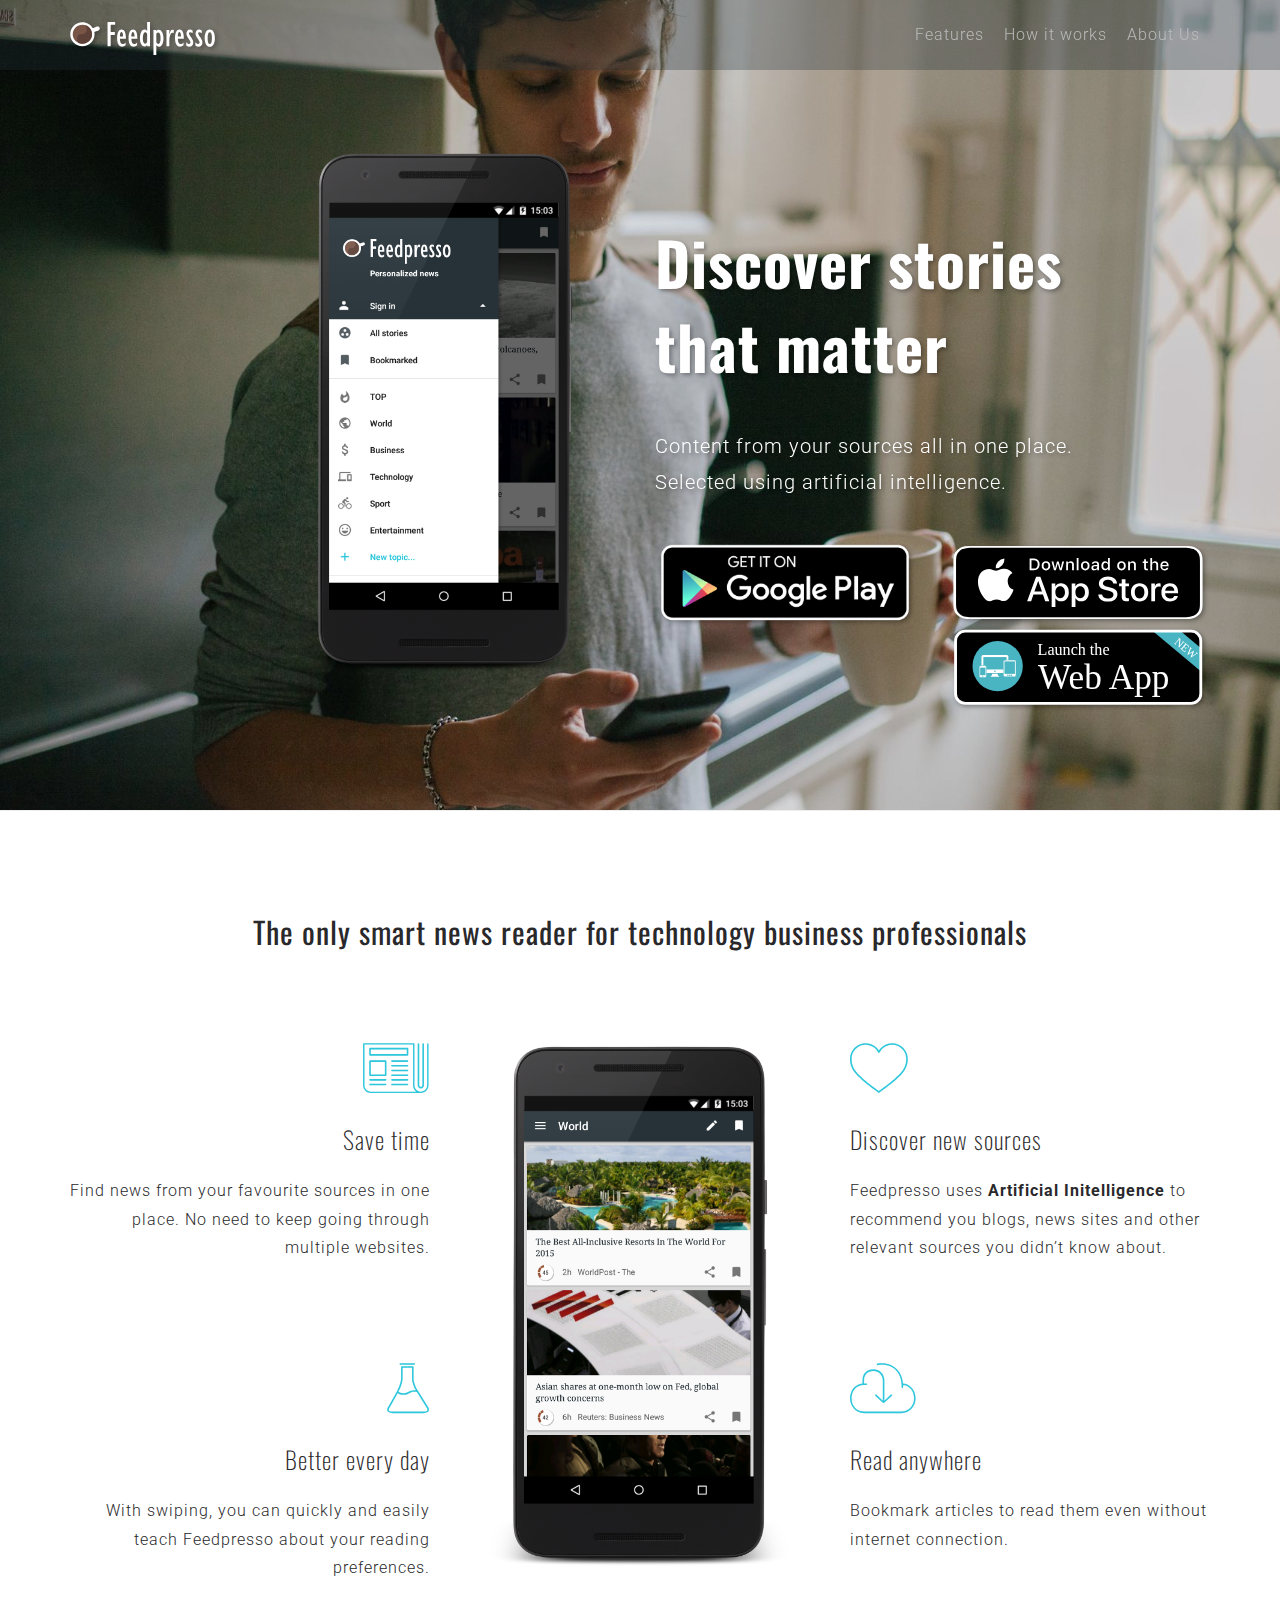
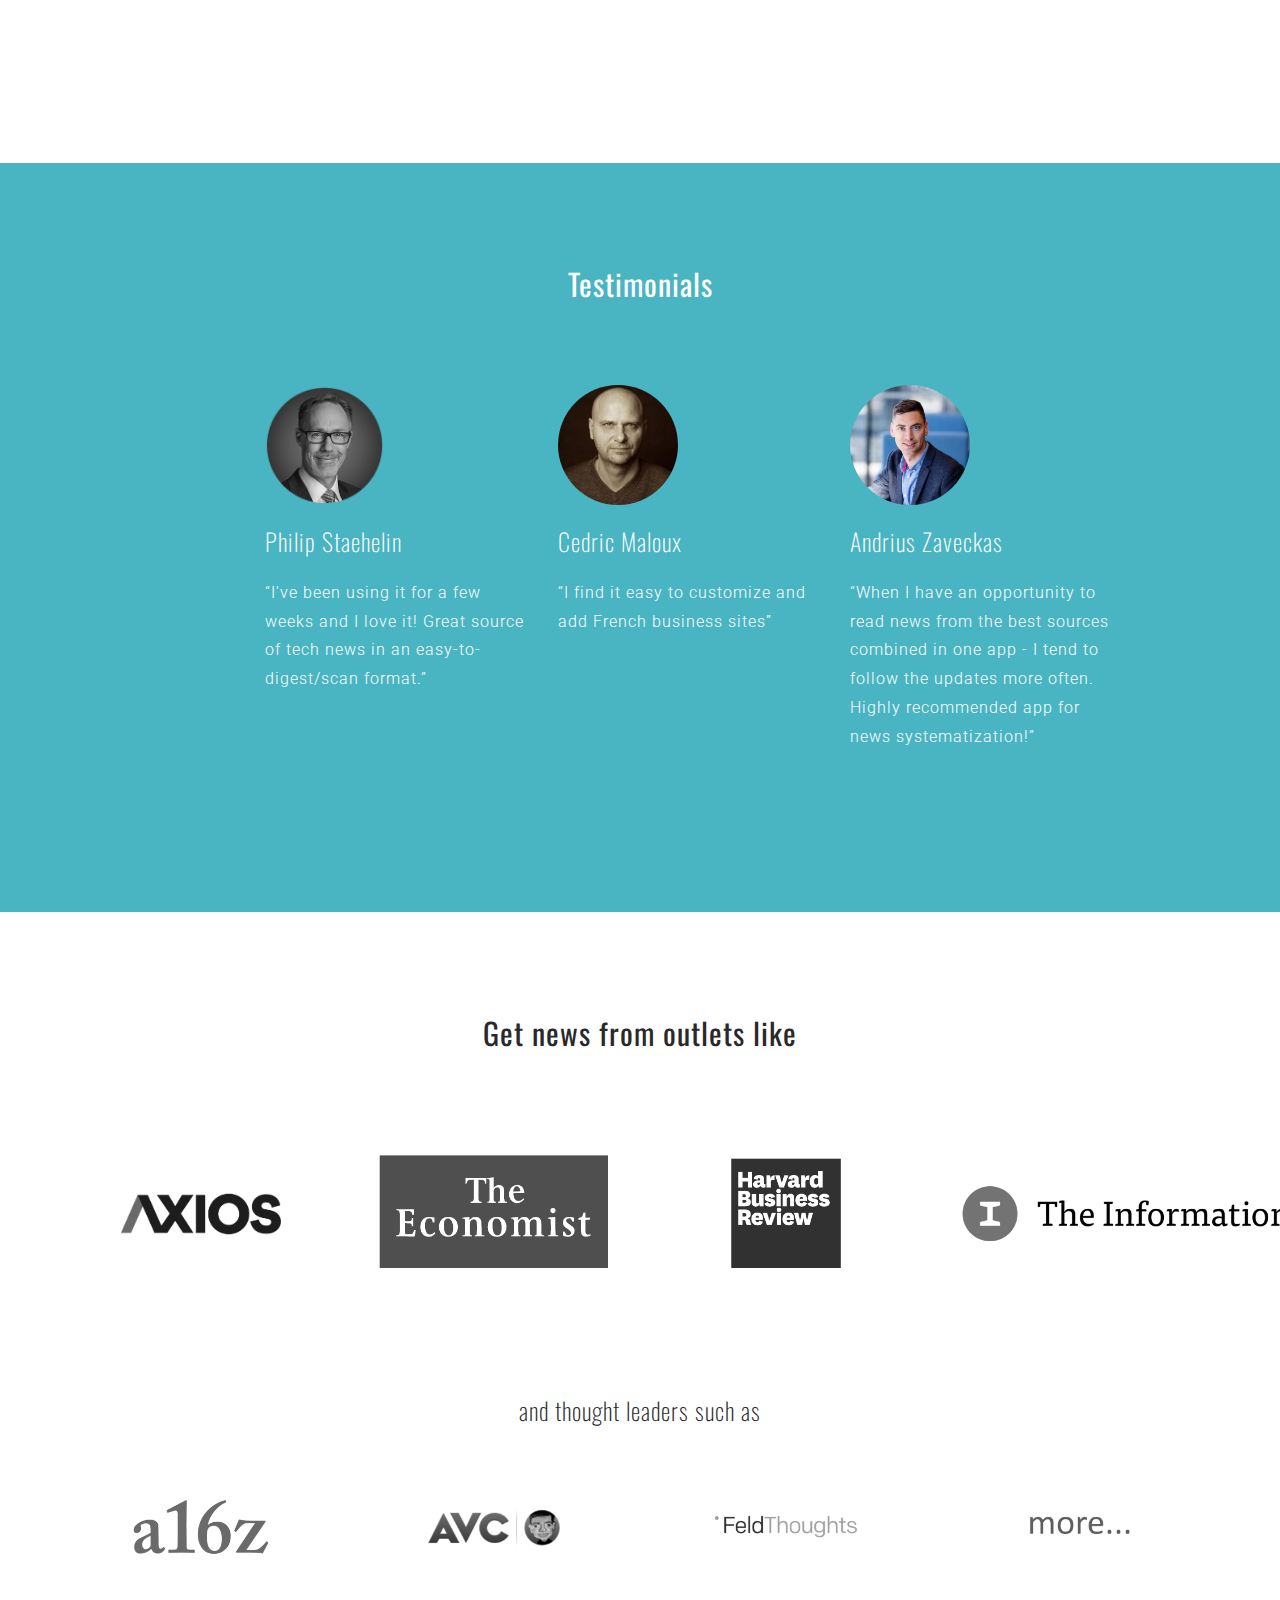
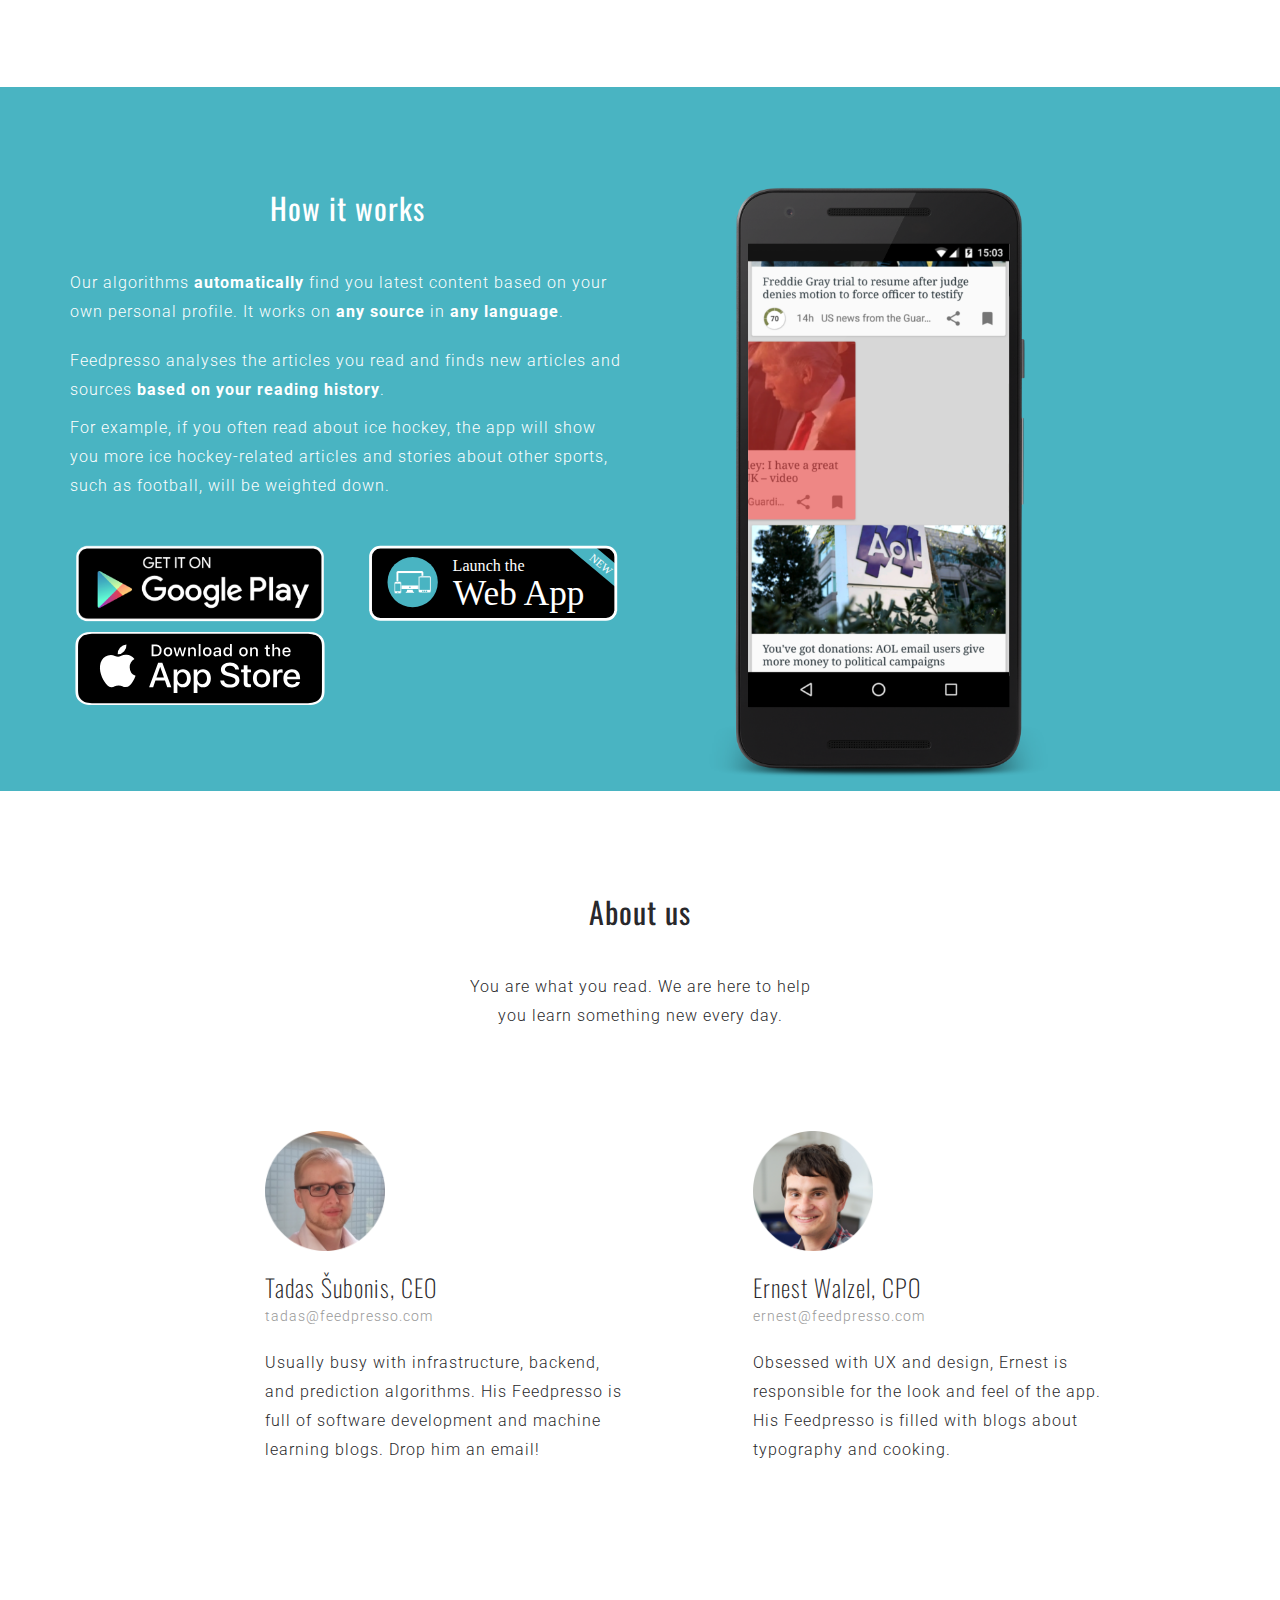
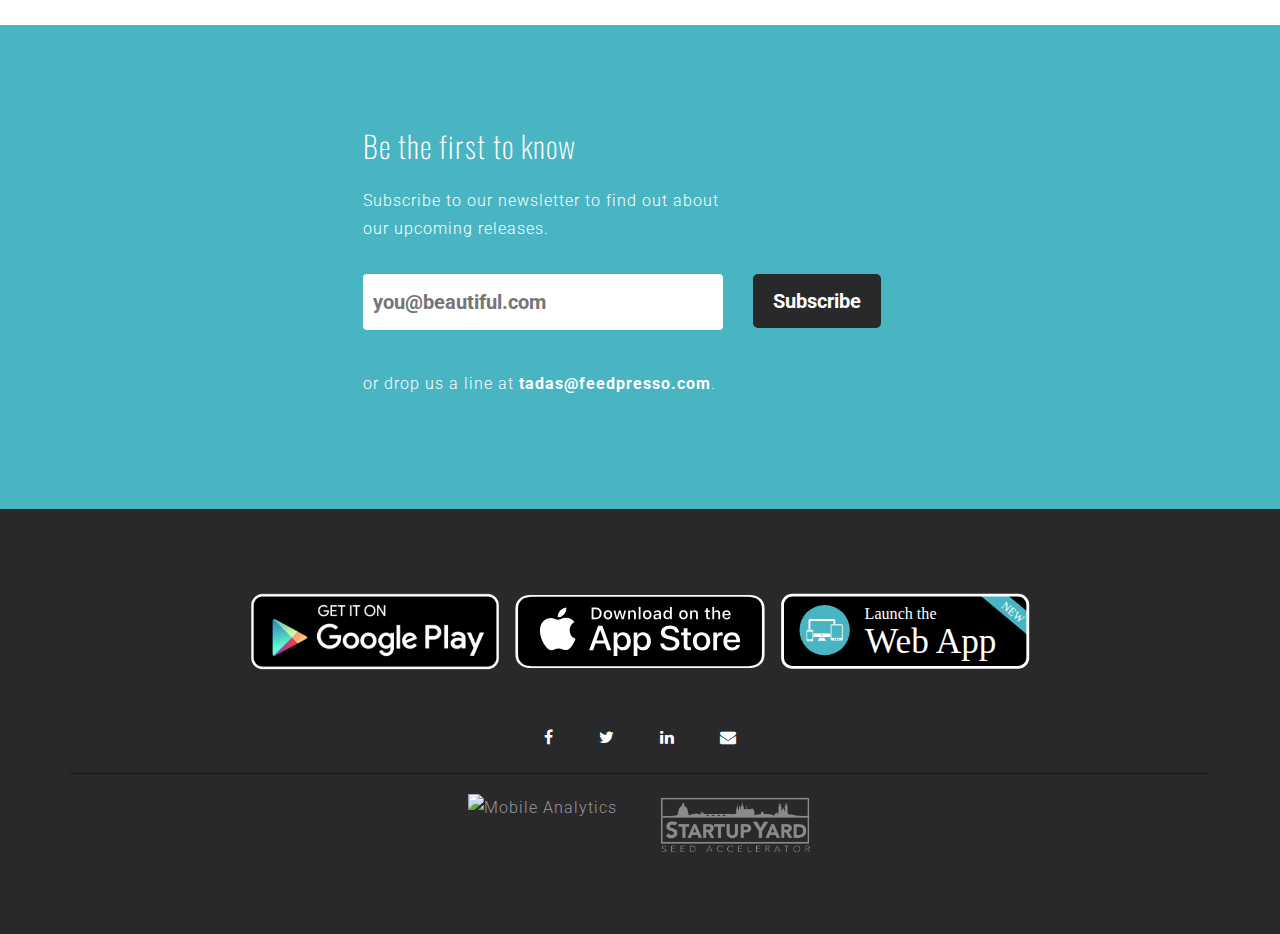
==== commit 8942f3f6: "Update description. Add testimonials" ====
--- a/public/index.html
+++ b/public/index.html
@@ -3,8 +3,8 @@
 
 <head>
     <meta charset="UTF-8">
-    <meta name="description" content="Feedpresso is an app that gives you news stories from outlets of your choice, automatically curated to your taste. Our machine learning algorithms recommend you hot-off-the-press content with your personal relevance score, however niche your interests are in whatever language.">
-    <meta name="keywords" content="Feedpresso, Machine Learning, Artificial Intelligence, News, Local News, App,   Responsive, Landing, Mobile, Android">
+    <meta name="description" content="Feedpresso is an app that gives you news stories from outlets of your choice, automatically curated to your taste. Our machine learning algorithms recommend you hot-off-the-press content with your personal relevance score, however niche your interests are.">
+    <meta name="keywords" content="Feedpresso, Machine Learning, Artificial Intelligence, News, Local News, App, Responsive, Landing, Mobile, Android">
     <meta name="author" content="Feedpresso">
     <!--[if IE]><meta http-equiv='X-UA-Compatible' content='IE=edge,chrome=1'><![endif]-->
     <meta name="viewport" content="width=device-width, initial-scale=1, maximum-scale=1">
@@ -19,7 +19,7 @@
     <meta property="og:description" content="Save time and discover relevant news stories with the help of artificial intelligence. Works in any language." />
 
     <!-- Site title -->
-    <title>Feedpresso | Personalised news in your local language</title>
+    <title>Feedpresso | Personalized news for techy businesses</title>
 
     <!-- Favicons AND TOUCH ICONS   -->
     <link rel="icon" href="images/favicon.ico">
@@ -127,7 +127,14 @@
 
                     <div class="row space20 buttons-row">
                         <div class="col-sm-6">
-                            <a href="https://play.google.com/store/apps/details?id=com.feedpresso.mobile&referrer=utm_source%3Dlandingpage%26utm_medium%3Dinstallbadge%26utm_campaign%3Dinstallbadge"><img src="images/google-play-badge.png" alt="android" width="260"/></a>
+                            <a href="https://play.google.com/store/apps/details?id=com.feedpresso.mobile&amp;referrer=utm_source%3Dlandingpage%26utm_medium%3Dinstallbadge%26utm_campaign%3Dinstallbadge">
+                                <img src="images/google-play-badge.png" alt="android" width="260"/>
+                            </a>
+                        </div>
+                        <div class="col-sm-6">
+                            <a href="https://itunes.apple.com/us/app/feedpresso/id1278940657?mt=8">
+                                <img src="images/btn_apple_store.svg" alt="apple app" width="260"/>
+                            </a>
                         </div>
                         <div class="col-sm-6">
                             <a href="https://read.feedpresso.com?referrer=utm_source%3Dlandingpage%26utm_medium%3Dinstallbadge%26utm_campaign%3Dinstallbadge">
@@ -135,13 +142,6 @@
                             </a>
                         </div>
                     </div>
-                    <div class="row space20 buttons-row">
-                        <div class="col-sm-6">
-                            <a href="https://itunes.apple.com/us/app/feedpresso/id1278940657?mt=8">
-                                <img src="images/btn_apple_store.svg" alt="apple app" width="260"/>
-                            </a>
-                        </div>
-                    </div>
 
                 </div>
                 <!-- col-md-6 end -->
@@ -160,7 +160,7 @@
             <div class="row">
                 <div class="col-md-12">
                     <div class="titleSection">
-                        <h2>The news reader that cares about you</h2>
+                        <h2>The only smart news reader for technology business professionals</h2>
                     </div>
                     <!-- titleSection end -->
                 </div>
@@ -225,6 +225,124 @@
     </section>
     <!-- features end -->
 
+    <section id="testimonials" class="section">
+        <div class="container">
+            <div class="row">
+                <div class="col-md-offset-4 col-md-4 text-center">
+                    <div class="titleSection">
+                        <h2>Testimonials</h2>
+                    </div>
+                    <!-- titleSection end -->
+                </div>
+                <!-- col-md-12 end -->
+            </div>
+            <!-- row end -->
+            <div class="row">
+                <div class="space40"></div>
+
+                <div class="col-md-3 col-md-offset-2">
+                    <img class="circle" src="images/philip.png" alt="philip" width="120"/>
+                    <h3>
+                        Philip Staehelin
+                    </h3>
+                    <p class="space80">
+                        “I've been using it for a few weeks and I love it! Great source of tech news in an easy-to-digest/scan format.”
+                    </p>
+                </div>
+                <!-- col-md-4 end -->
+
+                <div class="col-md-3">
+                    <img class="circle" src="images/cedric.jpeg" alt="cedric" width="120"/>
+                    <h3>
+                        Cedric Maloux
+                    </h3>
+                    <p class="space80">
+                        “I find it easy to customize and add French business sites”
+                    </p>
+                </div>  
+
+                <div class="col-md-3">
+                    <img class="circle" src="images/andrius.jpeg" alt="andrius" width="120"/>
+                    <h3>
+                        Andrius Zaveckas
+                    </h3>
+                    <p class="space80">
+                        “When I have an opportunity to read news from the best sources combined in one app - I tend to follow the updates more often. Highly recommended app for news systematization!”
+                    </p>
+                </div>
+                <!-- col-md-4 end -->
+            </div>
+            <!-- row end -->
+        </div>
+        <!-- container end -->
+    </section>
+    <!-- #about-us section end -->
+
+    <!-- features -->
+    <section id="publications" class="section">
+        <div class="container">
+            <div class="row">
+                <div class="col-md-offset-4 col-md-4 text-center">
+                    <div class="titleSection">
+                        <h2>Get news from outlets like</h2>
+                    </div>
+                    <!-- titleSection end -->
+                </div>
+                <!-- col-md-12 end -->
+            </div>
+            <!-- row end -->
+            <div class="row publications">
+                <div class="space40"></div>
+                
+                <div class="col-md-3 ">
+                    <img src="images/publications/axios.png" alt="axios" />
+                </div>
+                
+                <div class="col-md-3">
+                    <img src="images/publications/economist2.png" alt="economist" />
+                </div>
+                <div class="col-md-3">
+                    <img src="images/publications/hbr2.png" alt="hbr" />
+                </div>
+                <div class="col-md-3">
+                    <img src="images/publications/theinformation2.png" alt="information" />
+                </div>
+                <!-- col-md-4 end -->
+            </div>
+
+            <div class="row">
+                <div class="space80"></div>
+                <div class="col-md-offset-4 col-md-4 text-center">
+                    <div class="subsection">
+                        <h3>and thought leaders such as</h3>
+                    </div>
+                    <!-- titleSection end -->
+                </div>
+                <!-- col-md-12 end -->
+            </div>
+            <!-- row end -->
+            <div class="row publications">
+                
+                <div class="col-md-3 ">
+                    <img src="images/publications/a16z.png" alt="a16z" />
+                </div>
+                
+                <div class="col-md-3">
+                    <img src="images/publications/avc.png" alt="avc" />
+                </div>
+                <div class="col-md-3">
+                    <img src="images/publications/feld.png" alt="feld" />
+                </div>
+                <div class="col-md-3">
+                    <img src="images/publications/more.png" alt="more" />
+                </div>
+                <!-- col-md-4 end -->
+            </div>
+            <!-- row end -->
+        </div>
+        <!-- container end -->
+    </section>
+    <!-- features end -->
 
     <section id="how-it-works" class="section">
         <div class="container">
@@ -251,7 +369,7 @@
                     <div class="space40"></div>
                     <div class="row buttons-row">
                         <div class="col-sm-6">
-                            <a onClick="onAndroidButtonClick()" href="https://play.google.com/store/apps/details?id=com.feedpresso.mobile&referrer=utm_source%3Dlandingpage%26utm_medium%3Dinstallbadge%26utm_campaign%3Dinstallbadge_howitworks"><img src="images/google-play-badge.png" alt="android" width="260"/></a>
+                            <a onClick="onAndroidButtonClick()" href="https://play.google.com/store/apps/details?id=com.feedpresso.mobile&amp;referrer=utm_source%3Dlandingpage%26utm_medium%3Dinstallbadge%26utm_campaign%3Dinstallbadge_howitworks"><img src="images/google-play-badge.png" alt="android" width="260"/></a>
                         </div>
                         <div class="col-sm-6">
                             <a onClick="onWebAppButtonClick()" href="https://read.feedpresso.com?referrer=utm_source%3Dlandingpage%26utm_medium%3Dinstallbadge%26utm_campaign%3Dinstallbadge_howitworks"><img src="images/btn_web_app.svg" alt="web app" width="260"/></a>
@@ -317,7 +435,6 @@
                     <p class="email" style="font-size: 14px">
                         <a href="mailto:ernest@feedpresso.com">ernest@feedpresso.com</a>
                     </p>
-                    <p clas
                     <p class="space80">
                         Obsessed with UX and design, Ernest is responsible for the look and feel of the app. His Feedpresso is filled with blogs about typography and cooking.
                     </p>
@@ -388,10 +505,14 @@
         <div class="container">
             <div class="row">
                 <div class="col-md-12">
-                    <a href="https://play.google.com/store/apps/details?id=com.feedpresso.mobile&referrer=utm_source%3Dlandingpage%26utm_medium%3Dinstallbadge%26utm_campaign%3Dinstallbadge_footer"><img src="images/google-play-badge.png" alt="android" width="260"/></a>
-                    <a href="https://read.feedpresso.com?referrer=utm_source%3Dlandingpage%26utm_medium%3Dinstallbadge%26utm_campaign%3Dinstallbadge_footer"><img src="images/btn_web_app.svg" alt="web app" width="260"/></a>
+                    <a href="https://play.google.com/store/apps/details?id=com.feedpresso.mobile&amp;referrer=utm_source%3Dlandingpage%26utm_medium%3Dinstallbadge%26utm_campaign%3Dinstallbadge_footer">
+                        <img src="images/google-play-badge.png" alt="android" width="260"/>
+                    </a>
                     <a href="https://itunes.apple.com/us/app/feedpresso/id1278940657?mt=8">
                         <img src="images/btn_apple_store.svg" alt="apple app" width="260"/>
+                    </a>
+                    <a href="https://read.feedpresso.com?referrer=utm_source%3Dlandingpage%26utm_medium%3Dinstallbadge%26utm_campaign%3Dinstallbadge_footer">
+                        <img src="images/btn_web_app.svg" alt="web app" width="260"/>
                     </a>
                     <div class="space50"></div>
                     <ul class="clearlist socialList">
--- a/public/css/style.css
+++ b/public/css/style.css
@@ -1,984 +1,1015 @@
-/*
-* Wava Theme
-* Created by : mixdesigns
-* website : www.mixdesigns.net
-*/
-
-/* Table of Content
-==================================================
-        - General -
-        - margin spaces -
-        - Header and nav -
-        - intro -
-        - screenshots -
-        - overview -
-        - features -
-        - share -
-        - app-brief1 - app-brief2 -
-        - subscription-form -
-        - contact -
-        - footer -
-        -    THEME SWITCHER -
-        - responsive -
-
-*/
-
-/* - General ------------------------------------------------------- */
-
-/* PRE LOADER */
-.preloader {
-    position: fixed;
-    top: 0;
-    left: 0;
-    right: 0;
-    bottom: 0;
-    background-color: #fefefe;
-    z-index: 9999;
-    height: 100%;
-    width: 100%;
-    overflow: hidden !important;
-}
-
-.status {
-    width: 105px;
-    height: 50px;
-    position: absolute;
-    left: 50%;
-    top: 50%;
-    margin: -25px 0 0 -50px;
-}
-
-/* top line LOADER */
-.pace {
-    -webkit-pointer-events: none;
-    pointer-events: none;
-    -webkit-user-select: none;
-    -moz-user-select: none;
-    user-select: none;
-}
-.pace-inactive {
-    display: none;
-}
-.pace .pace-progress {
-    background: #F44C67;
-    position: fixed;
-    z-index: 99999;
-    top: 0;
-    right: 100%;
-    width: 100%;
-    height:5px;
-}
-
-/* Global Styles */
-body,html {
-    height: 100%;
-    width: 100%;
-    max-width: 100%;
-}
-
-body {
-    font-family: 'Roboto', sans-serif;
-    font-size: 16px;
-    font-weight: 300;
-    letter-spacing: 1px;
-    line-height: 1.8;
-    background: transparent;
-    color: #29282b;
-    overflow-x: hidden;
-    margin: auto;
-    background: #fff;
-    -webkit-font-smoothing: subpixel-antialiased;
-}
-
-.clearlist, .clearlist li {
-    list-style: none;
-    padding: 0;
-    margin: 0;
-    background: none;
-}
-
-::-moz-selection{ color: #fff; background:#29282b; }
-::-webkit-selection{ color: #fff;    background:#29282b; }
-::selection{ color: #fff;    background:#29282b; }
-
-a{
-    color: #999;
-    text-decoration: none;
-}
-a:hover{
-    color: #49b4c2;
-    cursor: pointer;
-}
-a:hover,a:focus{
-    -moz-outline: none;
-    outline: none;
-    text-decoration: none;
-}
-
-h1,h2,h3,h4,h5,h6 {
-    font-family: 'Oswald', sans-serif;
-    font-weight: 100;
-    margin-bottom: 20px;
-    line-height: 1.4;
-    /*letter-spacing: 2px;*/
-}
-h1{
-    font-size: 40px;
-}
-h2{
-    font-size: 30px;
-}
-h3{
-    font-size: 24px;
-}
-h4{
-    font-size: 16px;
-}
-h5{
-    font-size: 14px;
-}
-h6{
-    font-size: 12px;
-}
-.img-responsive{
-    margin: 0 auto;
-    width: auto;
-}
-.section{
-    padding: 80px 0px;
-    position: relative;
-    z-index: 2;
-    overflow: hidden;
-}
-.relative{
-    position: relative;
-}
-.bold{
-    font-weight: 400;
-}
-.hint{
-    color: #999;
-    font-size: 13px;
-}
-/* title Section */
-.titleSection{
-    clear: both;
-    margin-bottom: 40px;
-    text-align: center;
-}
-.titleSection h2{
-    font-weight: 400;
-}
-.titleSection p{
-    max-width: 400px;
-    margin: 0 auto;
-}
-/* line */
-.coloredLine{
-    margin:20px auto 0px;
-    width: 40px;
-    border-bottom: 1px solid #eee;
-}
-/* buttons */
-.btn-new{
-    max-width: 250px;
-    vertical-align: middle;
-    position: relative;
-    z-index: 1;
-    -webkit-backface-visibility: hidden;
-    -moz-osx-font-smoothing: grayscale;
-    background: #F44C67;
-    display: inline-block;
-    padding: 15px 30px;
-    -webkit-border-radius: 2px;
-    -moz-border-radius: 2px;
-    border-radius: 2px;
-    color: #fff;
-    font-size: 14px;
-    font-family: 'Roboto', sans-serif;
-    -webkit-transition: all .3s ease;
-    -moz-transition: all .3s ease;
-    -o-transition: all .3s ease;
-    transition: all .3s ease;
-    letter-spacing: 1px;
-    cursor: pointer;
-    line-height: 1.42857;
-    text-align: center;
-    white-space: nowrap;
-    border: none;
-}
-.btn-new:hover,.btn-new:focus{
-    background: #FC647B;
-    color: #fff;
-    text-decoration: none;
-    outline: none;
-}
-/* margin spaces */
-.space10 {
-    margin-bottom: 10px;
-}
-.space20 {
-    margin-bottom: 20px;
-}
-.space30 {
-    margin-bottom: 30px;
-}
-.space40 {
-    margin-bottom: 40px;
-}
-.space50 {
-    margin-bottom: 50px;
-}
-.space60 {
-    margin-bottom: 60px;
-}
-.space70 {
-    margin-bottom: 70px;
-}
-.space80 {
-    margin-bottom: 80px;
-}
-.space90 {
-    margin-bottom: 90px;
-}
-.space100 {
-    margin-bottom: 100px;
-}
-
-/* Header and nav --------------------------------------------------- */
-.logo{
-    display:inline-block;
-}
-.logo img{
-    max-width: 100%;
-}
-.sticky-navigation {
-    -webkit-transition: all .2s ease-in-out;
-    -moz-transition: all .2s ease-in-out;
-    -o-transition: all .2s ease-in-out;
-    transition: all .2s ease-in-out;
-    background-color: rgba(38,50,56,0.30);
-    border: none;
-    padding:10px 0 !important;
-    margin-bottom: 0 !important;
-    -webkit-backface-visibility: hidden;
-    top:0px;
-}
-.NavBg{
-    background-color: rgba(38,50,56,1);
-    filter: drop-shadow( 2px 2px 2px rgba(0,0,0,.33) );
-}
-.nav-logo{
-    padding: 0px 15px;
-    padding-top: 12px;
-    height: 45px;
-    overflow: hidden;
-}
-.nav-logo:focus{
-    outline: none;
-}
-.nav-logo img{
-    height: 100%;
-    filter: drop-shadow( 2px 2px 2px rgba(0,0,0,.33) );
-}
-.navbar{
-    margin-bottom: 0px;
-
-    border-radius: 0px;
-}
-.navbar-nav {
-    float: left;
-    margin: 0px !important;
-    -webkit-transition: all .3s ease-in-out;
-    -moz-transition: all .3s ease-in-out;
-    -o-transition: all .3s ease-in-out;
-    transition: all .3s ease-in-out;
-}
-.navbar-nav li a {
-    padding: 10px;
-    line-height: 30px;
-    font-size: 16px;
-    color: #BBB;
-    position: relative;
-    background: transparent !important;
-    -webkit-transition: all .5s ease;
-    -moz-transition: all .5s ease;
-    -o-transition: all .5s ease;
-    transition: all .5s ease;
-}
-.navbar-nav li a:focus{
-    outline: none;
-}
-.navbar-nav li.active a,.navbar-nav li a:hover {
-    color: white
-}
-.navbar-toggle{
-    padding: 5px 10px;
-    margin-right: 10px;
-    color: #BBB;
-}
-/* intro ---------------------------------------------------------------- */
-
-#intro {
-    background-image: url('../images/coffee_reader_guy.jpg');
-    background-size: cover;
-    position: relative;
-    padding-top: 100px;
-    padding-bottom: 80px;
-    color: white;
-
-}
-
-#intro .color-overlay {
-    background-color: black;
-    position: absolute;
-    left: 0;
-    top: 0;
-    right: 0;
-    bottom: 0;
-    opacity: .12;
-}
-
-#intro .text {
-    filter: drop-shadow( 2px 2px 2px rgba(0,0,0,.33) );
-    padding-top: 100px;
-}
-
-#intro .head-title {
-    color: white;
-    font-weight: 700;
-    font-size: 60px;
-}
-
-#intro .subheading {
-    font-size: 20px;
-}
-
-#intro .coming-soon {
-    padding-top: 8px;
-    line-height: 1.5;
-    text-align: center;
-}
-
-#intro .coming-soon a {
-    color: white;
-    text-decoration: underline;
-}
-
-#intro .coming-soon span {
-    font-weight: 700;
-}
-
-.downloads a{
-    display: inline-block;
-    margin-right: 10px;
-}
-.downloads a:last-child{
-    margin-right: 0px;
-}
-
-/* screenshots ---------------------------------------------------------------- */
-.screenshot-image{
-    -webkit-background-size: 100%;
-    -moz-background-size: 100%;
-    -o-background-size: 100%;
-    background-size: 100%;
-    -webkit-background-size: cover;
-    -moz-background-size: cover;
-    -o-background-size: cover;
-    background-size: cover;
-    width: 100%;
-}
-.screenshot-image h1.bold {
-    font-weight: 700;
-}
-.downloadNumber{
-    background: #f44c67;
-    color: #fff;
-    display: inline-block;
-    padding:10px 30px;
-    font-size:24px;
-}
-.overlay {
-    background: none repeat scroll 0 0 rgba(255,255,255,0.5);
-    width: 100%;
-    height: 100%;
-    padding-top: 150px;
-    padding-bottom:150px;
-}
-.gradient{
-    background: url("../images/gradient.png") repeat-x top center;
-    position: absolute;
-    width: 100%;
-    top:-200px;
-    height: 200px;
-}
-.slider-3d{
-    margin-top: -580px;
-    padding-bottom:200px;
-}
-.slider-3d > div{
-    margin: 0 auto;
-}
-.allinone_carousel.sweet .elementTitle{
-    color: #888;
-    font-family: 'Roboto', sans-serif;
-    font-weight: 300;
-
-}
-.allinone_carousel.sweet .contentHolderUnit{
-    -moz-box-shadow:1px -2px 10px 0px rgba(0, 0, 0, 0.5);
-    -webkit-box-shadow:1px -2px 10px 0px rgba(0, 0, 0, 0.5);
-    box-shadow:1px -2px 10px 0px rgba(0, 0, 0, 0.5);
-}
-
-/* overview ---------------------------------------------------------------- */
-#overview{
-    background: #f9f9f9;
-    border-top: 1px solid #eee;
-    text-align: center;
-}
-#overview h4{
-    font-size: 27px;
-    font-weight: 700;
-}
-.bigIcon{
-    font-size: 50px;
-    margin-bottom: 20px;
-}
-
-/* features ---------------------------------------------------------------- */
-#features{
-    background: white;
-    border-top: 1px solid #eee;
-    text-align: center;
-    padding-top: 80px;
-}
-
-.leftFeatures,.rightFeatures{
-    margin-top: 50px;
-}
-
-#features .bigIcon{
-    color: #2ec7db;
-    font-size: 50px;
-    margin-bottom: 10px;
-}
-
-/* how it works---------------------------------------------------------- */
-#how-it-works {
-    /*background-color: #2ec7db;*/
-    background-color: #49b4c2;
-    color: white;
-}
-
-/* about us ------------------------------------------------------------- */
-#about-us h3 {
-    margin-bottom: 0px;
-}
-
-#about-us .email {
-    margin-bottom: 20px;
-}
-
-/* newsletter------------------------------------------------------------ */
-#newsletter {
-    background-color: #49b4c2;
-    color: white;
-}
-
-#newsletter a {
-    color: white;
-    font-weight: 700;
-}
-
-#newsletter .email {
-    border-radius: 4px;
-    border: none;
-    padding: 10px;
-    color: #29282b;
-    font-weight: 700;
-    font-size: 20px;
-}
-.mc-field-group label {
-    display: none;
-}
-
-.mc-field-group input {
-    width: 100%
-}
-
-#subscribe-button-container .button {
-    font-size: 20px;
-    color: white;
-    font-weight: 700;
-    border-radius: 5px;
-    border: none;
-    line-height: 52px;
-    background-color: #29282b;
-    padding-left: 20px;
-    padding-right: 20px;
-    margin-left: -50;
-}
-
-
-
-/* share ---------------------------------------------------------------- */
-#share{
-    background:url("../images/stars.png") no-repeat top left #F45368;
-    text-align: center;
-}
-#share h2{
-    font-size:50px;
-}
-.shareIcons{
-    font-size: 24px;
-}
-.jssocials-share-link{
-    color: #fff;
-    padding: 0.8em 1em;
-    min-width: 110px;
-}
-.jssocials-share-link.jssocials-share-link-count{
-    padding-top: 0.5em;
-}
-
-/* app-brief1 ---------------------------------------------------------------- */
-
-.left-mob-front{
-    position: absolute;
-    left: 12%;
-    margin: 0px auto;
-    top:-40px;
-    z-index: 2;
-}
-.left-mob-back {
-    position: absolute;
-    left:0px;
-    top:-20px;
-    z-index: 1;
-}
-.rightList li{
-    padding-bottom: 10px;
-    position: relative;
-}
-.rightList li i{
-    position: absolute;
-    top: 8px;
-    left: 0px;
-    font-size: 14px;
-}
-.rightList li span{
-    padding-left: 30px;
-}
-#app-brief1{
-    background: #F2F2F2;
-}
-.right-mob-front{
-    position: absolute;
-    right: 12%;
-    margin: 0px auto;
-    max-width: 35%;
-    top:-40px;
-    z-index: 2;
-}
-.right-mob-back {
-    position: absolute;
-    right:0px;
-    max-width: 35%;
-    top:-0px;
-    z-index: 1;
-}
-
-/* subscription-form ---------------------------------------------------------------- */
-
-#download {
-    text-align: center;
-    background:url("../images/pattern.png") repeat;
-}
-.downloadLogo{
-    width: 100px;
-    display: inline-block;
-    position: relative;
-    top: -5px;
-}
-
-#download hr{
-    margin: 80px auto 70px;
-}
-.downloadtxt{
-    margin-top: 70px;
-    line-height: 60px;
-}
-.subscription-form .input-box {
-    width: 320px;
-    -webkit-box-shadow: none;
-    box-shadow: none;
-    background: #FFF;
-    border: 1px solid #FFF;
-    margin: 0px;
-}
-.bigWord{
-    font-size: 60px;
-    font-weight: 700;
-    text-transform: uppercase;
-    display: block;
-}
-
-.subscription-form .subscription-success,
-.subscription-form .subscription-error {
-    display: none;
-}
-
-/* contact ----------------------------------------------------------- */
-#contact {
-    background: #F4F4F4;
-    text-align: center;
-}
-#contact .btn {
-    font-weight: 600;
-}
-.form-control{
-    background: transparent;
-    border: 1px solid #ddd;
-    height: 50px;
-    margin-bottom: 20px;
-    padding:10px 20px;
-    width: 100%;
-    color:#161616;
-    outline: none;
-    -webkit-border-radius: 2px;
-    -moz-border-radius: 2px;
-    border-radius: 2px;
-    font-size: 12px;
-    box-shadow: none;
-}
-textarea.form-control{
-    height: 100px;
-    max-height: 120px;
-    resize: none;
-    margin-bottom:40px;
-    overflow: hidden;
-}
-.form-control:focus{
-    color: #000;
-    font-weight: 900;
-    border-color: #161616;
-    box-shadow: none;
-    outline: none;
-}
-#contactForm .success,#contactForm .error {
-    display: none;
-    text-align: center;
-    margin-bottom: 20px;
-    padding: 20px;
-}
-
-/* Footer ---------------------------------------------------------- */
-footer {
-    background:#29282b;
-    text-align: center;
-    padding-bottom: 80px;
-    padding-top: 80px;
-}
-footer hr{
-    border-color: #181819;
-}
-footer p{
-    font-size: 11px;
-    letter-spacing: 4px;
-    text-transform: uppercase;
-    color: #fff;
-}
-footer p a,footer p a:hover,footer p a:focus {
-    color: #fff;
-}
-.socialList li{
-    display: inline-block;
-    text-transform: uppercase;
-    font-family: 'Josefin Sans', sans-serif;
-}
-.socialList li a{
-    display: inline-block;
-    color: #fff;
-    margin: 0px 20px;
-}
-.socialList li a span{
-    margin-left: 10px;
-}
-.socialList li a:hover{
-    color: #F44C67;
-}
-
-/*-------------------------------------------------------------
-                           THEME SWITCHER
---------------------------------------------------------------- */
-#customizer {
-    position: fixed;
-    top: 100px;
-    z-index: 999999;
-    height: 100%;
-}
-
-.corner {
-    display: block;
-    cursor: pointer;
-    width: 40px;
-    height: 40px;
-    -webkit-border-radius:0px 6px 6px 0px;
-    -moz-border-radius:0px 6px 6px 0px;
-    border-radius:0px 6px 6px 0px;
-    background: url(../images/switcher/corner-open.png);
-    position: absolute;
-    top: 50px;
-    right: -40px;
-}
-
-.s-close {
-    left: -205px !important;
-    -webkit-transition: all .4s ease-in-out;
-    -moz-transition: all .4s ease-in-out;
-    -o-transition: all .4s ease-in-out;
-    transition: all .4s ease-in-out;
-}
-
-.s-open {
-    left: 0 !important;
-    -webkit-transition: all .4s ease-in-out;
-    -moz-transition: all .4s ease-in-out;
-    -o-transition: all .4s ease-in-out;
-    transition: all .4s ease-in-out;
-}
-
-.corner.expanded {
-    background: url(../images/switcher/corner.png);
-}
-
-#options {
-    width: 205px;
-    height:180px;
-    background: #fff;
-    padding: 0;
-    position: relative;
-    -webkit-transition: all .4s ease-in-out;
-    -moz-transition: all .4s ease-in-out;
-    -o-transition: all .4s ease-in-out;
-    transition: all .4s ease-in-out;
-}
-
-.heading {
-    padding-bottom: 15px;
-    margin-bottom: 20px;
-}
-
-#options h6 {
-    color: #5c5c5c;
-    margin-bottom: 10px;
-    font-size: 13px;
-}
-
-.options-segment {
-    margin-bottom: 20px;
-}
-.color-scheme {
-    padding: 0;
-}
-.color-scheme li {
-    float: left;
-    list-style: none;
-}
-.color-scheme a {
-    display: block;
-    height: 30px;
-    width: 30px;
-    margin: 0 4.25px 10px;
-}
-.colors-sel {
-    padding: 20px 25px 15px;
-    margin-bottom: 0;
-}
-.gold a {
-    background: url(../images/switcher/3.png);
-}
-.green a {
-    background: url(../images/switcher/7.png);
-}
-.blue a {
-    background: url(../images/switcher/1.png);
-}
-.red a {
-    background: url(../images/switcher/8.png);
-}
-.pink a {
-    background: url(../images/switcher/4.png);
-}
-.navy a {
-    background: url(../images/switcher/6.png);
-}
-.yellow a {
-    background: url(../images/switcher/5.png);
-}
-.violet a {
-    background: url(../images/switcher/2.png);
-}
-.options-head {
-    background: #000;
-    color: #fff;
-    text-align: center;
-    text-transform: uppercase;
-    font-size: 15px;
-    font-weight: 900;
-    line-height: 50px;
-}
-
-.version{
-    position: fixed;
-    left: 0px;
-    top: 100px;
-    font-size:30px;
-    color: #6D6E71;
-    width: 40px;
-    height: 40px;
-    line-height: 40px;
-    text-align: center;
-    z-index: 9999;
-}
-.version:hover,.version:focus{
-    color: #7B7C7F;
-}
-/* responsive style ----------------------------------------------------------------- */
-/* Large Devices, Wide Screens */
-@media only screen and (max-width : 1200px) {
-    .downloadtxt{
-        margin-top: 20px;
-    }
-
-}
-/* Medium Devices, Desktops */
-@media only screen and (max-width : 992px) {
-
-    .overlay{
-        padding-top: 100px;
-        padding-bottom: 400px;
-    }
-    .slider-3d{
-        margin-top: -380px;
-        padding-bottom: 100px;
-    }
-    .intro-mobile {
-        position: static;
-        max-width: 300px;
-    }
-    .phones{
-        position: relative;
-        width: 100%;
-        max-width: 600px;
-        height: 400px;
-        overflow: hidden;
-        margin: 0 auto;
-    }
-    .left-mob-front{
-        right: 0px;
-        left: auto;
-        max-width: 100%;
-        top: 0px;
-    }
-    .left-mob-back{
-        left: -30px;
-        max-width: 100%;
-        top: 0px;
-    }
-    .right-mob-front{
-        left: 0px;
-        right: auto;
-        max-width: 100%;
-        top: 0px;
-    }
-    .right-mob-back {
-        right: -30px;
-        max-width: 100%;
-        top: 0px;
-    }
-
-    .leftFeatures{
-        margin-top: 0px;
-        margin-bottom: 50px;
-    }
-    #features .text-left,#features .text-right{
-        text-align: center !important;
-    }
-    .mg-sm-100{
-        margin-bottom: 100px;
-    }
-
-    .phone-image {
-        display: none;
-    }
-
-}
-/* Small Devices, Tablets */
-@media only screen and (max-width : 767px) {
-    .navbar-collapse {
-        max-height: 355px !important;
-        padding-bottom: 15px;
-        padding-right: 15px;
-        padding-left: 15px;
-        overflow-x: visible;
-        border-top: 1px solid transparent;
-    }
-    .navbar-nav{
-        width: 100%;
-    }
-    h1{
-        font-size: 30px;
-    }
-    .subscription-form .input-box {
-        margin: 0px auto 20px;
-        width: 80%;
-    }
-
-    #how-it-works.section {
-        padding-bottom: 0;
-    }
-
-    #intro {
-        background-position: 70%  0%;
-        padding-top: 20px;
-    }
-
-    #intro .head-title {
-        font-size: 48px;
-        margin-left: 20px;
-    }
-
-
-    #intro .subheading {
-        font-size: 18px;
-        margin-left: 20px;
-    }
-
-    #intro .buttons-row {
-        text-align: center;
-    }
-
-    #intro .buttons-row .coming-soon {
-        margin-top: 24px;
-    }
-
-    #subscribe-button-container .button {
-        margin: 10px 0;
-        width: 100%;
-    }
-
-}
-/* Extra Small Devices, Phones */
-@media only screen and (max-width : 480px) {
-    .left-mob-front,.left-mob-back,.right-mob-front,.right-mob-back{
-        max-width: 80%;
-    }
-
-}
-/* Custom, iPhone Retina */
-@media only screen and (max-width : 320px) {
-
-}
+/*
+* Wava Theme
+* Created by : mixdesigns
+* website : www.mixdesigns.net
+*/
+
+/* Table of Content
+==================================================
+        - General -
+        - margin spaces -
+        - Header and nav -
+        - intro -
+        - screenshots -
+        - overview -
+        - features -
+        - share -
+        - app-brief1 - app-brief2 -
+        - subscription-form -
+        - contact -
+        - footer -
+        -    THEME SWITCHER -
+        - responsive -
+
+*/
+
+/* - General ------------------------------------------------------- */
+
+/* PRE LOADER */
+.preloader {
+    position: fixed;
+    top: 0;
+    left: 0;
+    right: 0;
+    bottom: 0;
+    background-color: #fefefe;
+    z-index: 9999;
+    height: 100%;
+    width: 100%;
+    overflow: hidden !important;
+}
+
+.status {
+    width: 105px;
+    height: 50px;
+    position: absolute;
+    left: 50%;
+    top: 50%;
+    margin: -25px 0 0 -50px;
+}
+
+img.circle {
+  border-radius: 50%;  
+}
+
+/* section.section:nth-child(even) {
+    background-color: #49b4c2;
+    color: white;
+}
+
+section.section:nth-child(odd) {} */
+
+/* top line LOADER */
+.pace {
+    -webkit-pointer-events: none;
+    pointer-events: none;
+    -webkit-user-select: none;
+    -moz-user-select: none;
+    user-select: none;
+}
+.pace-inactive {
+    display: none;
+}
+.pace .pace-progress {
+    background: #F44C67;
+    position: fixed;
+    z-index: 99999;
+    top: 0;
+    right: 100%;
+    width: 100%;
+    height:5px;
+}
+
+/* Global Styles */
+body,html {
+    height: 100%;
+    width: 100%;
+    max-width: 100%;
+}
+
+body {
+    font-family: 'Roboto', sans-serif;
+    font-size: 16px;
+    font-weight: 300;
+    letter-spacing: 1px;
+    line-height: 1.8;
+    background: transparent;
+    color: #29282b;
+    overflow-x: hidden;
+    margin: auto;
+    background: #fff;
+    -webkit-font-smoothing: subpixel-antialiased;
+}
+
+.clearlist, .clearlist li {
+    list-style: none;
+    padding: 0;
+    margin: 0;
+    background: none;
+}
+
+::-moz-selection{ color: #fff; background:#29282b; }
+::-webkit-selection{ color: #fff;    background:#29282b; }
+::selection{ color: #fff;    background:#29282b; }
+
+a{
+    color: #999;
+    text-decoration: none;
+}
+a:hover{
+    color: #49b4c2;
+    cursor: pointer;
+}
+a:hover,a:focus{
+    -moz-outline: none;
+    outline: none;
+    text-decoration: none;
+}
+
+h1,h2,h3,h4,h5,h6 {
+    font-family: 'Oswald', sans-serif;
+    font-weight: 100;
+    margin-bottom: 20px;
+    line-height: 1.4;
+    /*letter-spacing: 2px;*/
+}
+h1{
+    font-size: 40px;
+}
+h2{
+    font-size: 30px;
+}
+h3{
+    font-size: 24px;
+}
+h4{
+    font-size: 16px;
+}
+h5{
+    font-size: 14px;
+}
+h6{
+    font-size: 12px;
+}
+.img-responsive{
+    margin: 0 auto;
+    width: auto;
+}
+.section{
+    padding: 80px 0px;
+    position: relative;
+    z-index: 2;
+    overflow: hidden;
+}
+.relative{
+    position: relative;
+}
+.bold{
+    font-weight: 400;
+}
+.hint{
+    color: #999;
+    font-size: 13px;
+}
+/* title Section */
+.titleSection{
+    clear: both;
+    margin-bottom: 40px;
+    text-align: center;
+}
+.titleSection h2{
+    font-weight: 400;
+}
+.titleSection p{
+    max-width: 400px;
+    margin: 0 auto;
+}
+/* line */
+.coloredLine{
+    margin:20px auto 0px;
+    width: 40px;
+    border-bottom: 1px solid #eee;
+}
+/* buttons */
+.btn-new{
+    max-width: 250px;
+    vertical-align: middle;
+    position: relative;
+    z-index: 1;
+    -webkit-backface-visibility: hidden;
+    -moz-osx-font-smoothing: grayscale;
+    background: #F44C67;
+    display: inline-block;
+    padding: 15px 30px;
+    -webkit-border-radius: 2px;
+    -moz-border-radius: 2px;
+    border-radius: 2px;
+    color: #fff;
+    font-size: 14px;
+    font-family: 'Roboto', sans-serif;
+    -webkit-transition: all .3s ease;
+    -moz-transition: all .3s ease;
+    -o-transition: all .3s ease;
+    transition: all .3s ease;
+    letter-spacing: 1px;
+    cursor: pointer;
+    line-height: 1.42857;
+    text-align: center;
+    white-space: nowrap;
+    border: none;
+}
+.btn-new:hover,.btn-new:focus{
+    background: #FC647B;
+    color: #fff;
+    text-decoration: none;
+    outline: none;
+}
+/* margin spaces */
+.space10 {
+    margin-bottom: 10px;
+}
+.space20 {
+    margin-bottom: 20px;
+}
+.space30 {
+    margin-bottom: 30px;
+}
+.space40 {
+    margin-bottom: 40px;
+}
+.space50 {
+    margin-bottom: 50px;
+}
+.space60 {
+    margin-bottom: 60px;
+}
+.space70 {
+    margin-bottom: 70px;
+}
+.space80 {
+    margin-bottom: 80px;
+}
+.space90 {
+    margin-bottom: 90px;
+}
+.space100 {
+    margin-bottom: 100px;
+}
+
+/* Header and nav --------------------------------------------------- */
+.logo{
+    display:inline-block;
+}
+.logo img{
+    max-width: 100%;
+}
+.sticky-navigation {
+    -webkit-transition: all .2s ease-in-out;
+    -moz-transition: all .2s ease-in-out;
+    -o-transition: all .2s ease-in-out;
+    transition: all .2s ease-in-out;
+    background-color: rgba(38,50,56,0.30);
+    border: none;
+    padding:10px 0 !important;
+    margin-bottom: 0 !important;
+    -webkit-backface-visibility: hidden;
+    top:0px;
+}
+.NavBg{
+    background-color: rgba(38,50,56,1);
+    filter: drop-shadow( 2px 2px 2px rgba(0,0,0,.33) );
+}
+.nav-logo{
+    padding: 0px 15px;
+    padding-top: 12px;
+    height: 45px;
+    overflow: hidden;
+}
+.nav-logo:focus{
+    outline: none;
+}
+.nav-logo img{
+    height: 100%;
+    filter: drop-shadow( 2px 2px 2px rgba(0,0,0,.33) );
+}
+.navbar{
+    margin-bottom: 0px;
+
+    border-radius: 0px;
+}
+.navbar-nav {
+    float: left;
+    margin: 0px !important;
+    -webkit-transition: all .3s ease-in-out;
+    -moz-transition: all .3s ease-in-out;
+    -o-transition: all .3s ease-in-out;
+    transition: all .3s ease-in-out;
+}
+.navbar-nav li a {
+    padding: 10px;
+    line-height: 30px;
+    font-size: 16px;
+    color: #BBB;
+    position: relative;
+    background: transparent !important;
+    -webkit-transition: all .5s ease;
+    -moz-transition: all .5s ease;
+    -o-transition: all .5s ease;
+    transition: all .5s ease;
+}
+.navbar-nav li a:focus{
+    outline: none;
+}
+.navbar-nav li.active a,.navbar-nav li a:hover {
+    color: white
+}
+.navbar-toggle{
+    padding: 5px 10px;
+    margin-right: 10px;
+    color: #BBB;
+}
+/* intro ---------------------------------------------------------------- */
+
+#intro {
+    background-image: url('../images/coffee_reader_guy.jpg');
+    background-size: cover;
+    position: relative;
+    padding-top: 100px;
+    padding-bottom: 80px;
+    color: white;
+
+}
+
+#intro .color-overlay {
+    background-color: black;
+    position: absolute;
+    left: 0;
+    top: 0;
+    right: 0;
+    bottom: 0;
+    opacity: .12;
+}
+
+#intro .text {
+    filter: drop-shadow( 2px 2px 2px rgba(0,0,0,.33) );
+    padding-top: 100px;
+}
+
+#intro .head-title {
+    color: white;
+    font-weight: 700;
+    font-size: 60px;
+}
+
+#intro .subheading {
+    font-size: 20px;
+}
+
+#intro .coming-soon {
+    padding-top: 8px;
+    line-height: 1.5;
+    text-align: center;
+}
+
+#intro .coming-soon a {
+    color: white;
+    text-decoration: underline;
+}
+
+#intro .coming-soon span {
+    font-weight: 700;
+}
+
+.downloads a{
+    display: inline-block;
+    margin-right: 10px;
+}
+.downloads a:last-child{
+    margin-right: 0px;
+}
+
+/* screenshots ---------------------------------------------------------------- */
+.screenshot-image{
+    -webkit-background-size: 100%;
+    -moz-background-size: 100%;
+    -o-background-size: 100%;
+    background-size: 100%;
+    -webkit-background-size: cover;
+    -moz-background-size: cover;
+    -o-background-size: cover;
+    background-size: cover;
+    width: 100%;
+}
+.screenshot-image h1.bold {
+    font-weight: 700;
+}
+.downloadNumber{
+    background: #f44c67;
+    color: #fff;
+    display: inline-block;
+    padding:10px 30px;
+    font-size:24px;
+}
+.overlay {
+    background: none repeat scroll 0 0 rgba(255,255,255,0.5);
+    width: 100%;
+    height: 100%;
+    padding-top: 150px;
+    padding-bottom:150px;
+}
+.gradient{
+    background: url("../images/gradient.png") repeat-x top center;
+    position: absolute;
+    width: 100%;
+    top:-200px;
+    height: 200px;
+}
+.slider-3d{
+    margin-top: -580px;
+    padding-bottom:200px;
+}
+.slider-3d > div{
+    margin: 0 auto;
+}
+.allinone_carousel.sweet .elementTitle{
+    color: #888;
+    font-family: 'Roboto', sans-serif;
+    font-weight: 300;
+
+}
+.allinone_carousel.sweet .contentHolderUnit{
+    -moz-box-shadow:1px -2px 10px 0px rgba(0, 0, 0, 0.5);
+    -webkit-box-shadow:1px -2px 10px 0px rgba(0, 0, 0, 0.5);
+    box-shadow:1px -2px 10px 0px rgba(0, 0, 0, 0.5);
+}
+
+/* overview ---------------------------------------------------------------- */
+#overview{
+    background: #f9f9f9;
+    border-top: 1px solid #eee;
+    text-align: center;
+}
+#overview h4{
+    font-size: 27px;
+    font-weight: 700;
+}
+.bigIcon{
+    font-size: 50px;
+    margin-bottom: 20px;
+}
+
+/* features ---------------------------------------------------------------- */
+#features{
+    background: white;
+    border-top: 1px solid #eee;
+    text-align: center;
+    padding-top: 80px;
+}
+
+.leftFeatures,.rightFeatures{
+    margin-top: 50px;
+}
+
+#features .bigIcon{
+    color: #2ec7db;
+    font-size: 50px;
+    margin-bottom: 10px;
+}
+
+/* how it works---------------------------------------------------------- */
+#how-it-works {
+    /*background-color: #2ec7db;*/
+    background-color: #49b4c2;
+    color: white;
+}
+
+.publications {
+    text-align: center;
+}
+
+.publications .subsection h3 {
+    font-size: 20px;
+}
+
+.publications img {
+    height: 160px;
+    text-align: center;
+}
+
+/* how it works---------------------------------------------------------- */
+#testimonials {
+    /*background-color: #2ec7db;*/
+    background-color: #49b4c2;
+    color: white;
+}
+
+/* about us ------------------------------------------------------------- */
+#about-us h3 {
+    margin-bottom: 0px;
+}
+
+#about-us .email {
+    margin-bottom: 20px;
+}
+
+/* newsletter------------------------------------------------------------ */
+#newsletter {
+    background-color: #49b4c2;
+    color: white;
+}
+
+#newsletter a {
+    color: white;
+    font-weight: 700;
+}
+
+#newsletter .email {
+    border-radius: 4px;
+    border: none;
+    padding: 10px;
+    color: #29282b;
+    font-weight: 700;
+    font-size: 20px;
+}
+.mc-field-group label {
+    display: none;
+}
+
+.mc-field-group input {
+    width: 100%
+}
+
+#subscribe-button-container .button {
+    font-size: 20px;
+    color: white;
+    font-weight: 700;
+    border-radius: 5px;
+    border: none;
+    line-height: 52px;
+    background-color: #29282b;
+    padding-left: 20px;
+    padding-right: 20px;
+    margin-left: -50;
+}
+
+
+
+/* share ---------------------------------------------------------------- */
+#share{
+    background:url("../images/stars.png") no-repeat top left #F45368;
+    text-align: center;
+}
+#share h2{
+    font-size:50px;
+}
+.shareIcons{
+    font-size: 24px;
+}
+.jssocials-share-link{
+    color: #fff;
+    padding: 0.8em 1em;
+    min-width: 110px;
+}
+.jssocials-share-link.jssocials-share-link-count{
+    padding-top: 0.5em;
+}
+
+/* app-brief1 ---------------------------------------------------------------- */
+
+.left-mob-front{
+    position: absolute;
+    left: 12%;
+    margin: 0px auto;
+    top:-40px;
+    z-index: 2;
+}
+.left-mob-back {
+    position: absolute;
+    left:0px;
+    top:-20px;
+    z-index: 1;
+}
+.rightList li{
+    padding-bottom: 10px;
+    position: relative;
+}
+.rightList li i{
+    position: absolute;
+    top: 8px;
+    left: 0px;
+    font-size: 14px;
+}
+.rightList li span{
+    padding-left: 30px;
+}
+#app-brief1{
+    background: #F2F2F2;
+}
+.right-mob-front{
+    position: absolute;
+    right: 12%;
+    margin: 0px auto;
+    max-width: 35%;
+    top:-40px;
+    z-index: 2;
+}
+.right-mob-back {
+    position: absolute;
+    right:0px;
+    max-width: 35%;
+    top:-0px;
+    z-index: 1;
+}
+
+/* subscription-form ---------------------------------------------------------------- */
+
+#download {
+    text-align: center;
+    background:url("../images/pattern.png") repeat;
+}
+.downloadLogo{
+    width: 100px;
+    display: inline-block;
+    position: relative;
+    top: -5px;
+}
+
+#download hr{
+    margin: 80px auto 70px;
+}
+.downloadtxt{
+    margin-top: 70px;
+    line-height: 60px;
+}
+.subscription-form .input-box {
+    width: 320px;
+    -webkit-box-shadow: none;
+    box-shadow: none;
+    background: #FFF;
+    border: 1px solid #FFF;
+    margin: 0px;
+}
+.bigWord{
+    font-size: 60px;
+    font-weight: 700;
+    text-transform: uppercase;
+    display: block;
+}
+
+.subscription-form .subscription-success,
+.subscription-form .subscription-error {
+    display: none;
+}
+
+/* contact ----------------------------------------------------------- */
+#contact {
+    background: #F4F4F4;
+    text-align: center;
+}
+#contact .btn {
+    font-weight: 600;
+}
+.form-control{
+    background: transparent;
+    border: 1px solid #ddd;
+    height: 50px;
+    margin-bottom: 20px;
+    padding:10px 20px;
+    width: 100%;
+    color:#161616;
+    outline: none;
+    -webkit-border-radius: 2px;
+    -moz-border-radius: 2px;
+    border-radius: 2px;
+    font-size: 12px;
+    box-shadow: none;
+}
+textarea.form-control{
+    height: 100px;
+    max-height: 120px;
+    resize: none;
+    margin-bottom:40px;
+    overflow: hidden;
+}
+.form-control:focus{
+    color: #000;
+    font-weight: 900;
+    border-color: #161616;
+    box-shadow: none;
+    outline: none;
+}
+#contactForm .success,#contactForm .error {
+    display: none;
+    text-align: center;
+    margin-bottom: 20px;
+    padding: 20px;
+}
+
+/* Footer ---------------------------------------------------------- */
+footer {
+    background:#29282b;
+    text-align: center;
+    padding-bottom: 80px;
+    padding-top: 80px;
+}
+footer hr{
+    border-color: #181819;
+}
+footer p{
+    font-size: 11px;
+    letter-spacing: 4px;
+    text-transform: uppercase;
+    color: #fff;
+}
+footer p a,footer p a:hover,footer p a:focus {
+    color: #fff;
+}
+.socialList li{
+    display: inline-block;
+    text-transform: uppercase;
+    font-family: 'Josefin Sans', sans-serif;
+}
+.socialList li a{
+    display: inline-block;
+    color: #fff;
+    margin: 0px 20px;
+}
+.socialList li a span{
+    margin-left: 10px;
+}
+.socialList li a:hover{
+    color: #F44C67;
+}
+
+/*-------------------------------------------------------------
+                           THEME SWITCHER
+--------------------------------------------------------------- */
+#customizer {
+    position: fixed;
+    top: 100px;
+    z-index: 999999;
+    height: 100%;
+}
+
+.corner {
+    display: block;
+    cursor: pointer;
+    width: 40px;
+    height: 40px;
+    -webkit-border-radius:0px 6px 6px 0px;
+    -moz-border-radius:0px 6px 6px 0px;
+    border-radius:0px 6px 6px 0px;
+    background: url(../images/switcher/corner-open.png);
+    position: absolute;
+    top: 50px;
+    right: -40px;
+}
+
+.s-close {
+    left: -205px !important;
+    -webkit-transition: all .4s ease-in-out;
+    -moz-transition: all .4s ease-in-out;
+    -o-transition: all .4s ease-in-out;
+    transition: all .4s ease-in-out;
+}
+
+.s-open {
+    left: 0 !important;
+    -webkit-transition: all .4s ease-in-out;
+    -moz-transition: all .4s ease-in-out;
+    -o-transition: all .4s ease-in-out;
+    transition: all .4s ease-in-out;
+}
+
+.corner.expanded {
+    background: url(../images/switcher/corner.png);
+}
+
+#options {
+    width: 205px;
+    height:180px;
+    background: #fff;
+    padding: 0;
+    position: relative;
+    -webkit-transition: all .4s ease-in-out;
+    -moz-transition: all .4s ease-in-out;
+    -o-transition: all .4s ease-in-out;
+    transition: all .4s ease-in-out;
+}
+
+.heading {
+    padding-bottom: 15px;
+    margin-bottom: 20px;
+}
+
+#options h6 {
+    color: #5c5c5c;
+    margin-bottom: 10px;
+    font-size: 13px;
+}
+
+.options-segment {
+    margin-bottom: 20px;
+}
+.color-scheme {
+    padding: 0;
+}
+.color-scheme li {
+    float: left;
+    list-style: none;
+}
+.color-scheme a {
+    display: block;
+    height: 30px;
+    width: 30px;
+    margin: 0 4.25px 10px;
+}
+.colors-sel {
+    padding: 20px 25px 15px;
+    margin-bottom: 0;
+}
+.gold a {
+    background: url(../images/switcher/3.png);
+}
+.green a {
+    background: url(../images/switcher/7.png);
+}
+.blue a {
+    background: url(../images/switcher/1.png);
+}
+.red a {
+    background: url(../images/switcher/8.png);
+}
+.pink a {
+    background: url(../images/switcher/4.png);
+}
+.navy a {
+    background: url(../images/switcher/6.png);
+}
+.yellow a {
+    background: url(../images/switcher/5.png);
+}
+.violet a {
+    background: url(../images/switcher/2.png);
+}
+.options-head {
+    background: #000;
+    color: #fff;
+    text-align: center;
+    text-transform: uppercase;
+    font-size: 15px;
+    font-weight: 900;
+    line-height: 50px;
+}
+
+.version{
+    position: fixed;
+    left: 0px;
+    top: 100px;
+    font-size:30px;
+    color: #6D6E71;
+    width: 40px;
+    height: 40px;
+    line-height: 40px;
+    text-align: center;
+    z-index: 9999;
+}
+.version:hover,.version:focus{
+    color: #7B7C7F;
+}
+/* responsive style ----------------------------------------------------------------- */
+/* Large Devices, Wide Screens */
+@media only screen and (max-width : 1200px) {
+    .downloadtxt{
+        margin-top: 20px;
+    }
+
+}
+/* Medium Devices, Desktops */
+@media only screen and (max-width : 992px) {
+
+    .overlay{
+        padding-top: 100px;
+        padding-bottom: 400px;
+    }
+    .slider-3d{
+        margin-top: -380px;
+        padding-bottom: 100px;
+    }
+    .intro-mobile {
+        position: static;
+        max-width: 300px;
+    }
+    .phones{
+        position: relative;
+        width: 100%;
+        max-width: 600px;
+        height: 400px;
+        overflow: hidden;
+        margin: 0 auto;
+    }
+    .left-mob-front{
+        right: 0px;
+        left: auto;
+        max-width: 100%;
+        top: 0px;
+    }
+    .left-mob-back{
+        left: -30px;
+        max-width: 100%;
+        top: 0px;
+    }
+    .right-mob-front{
+        left: 0px;
+        right: auto;
+        max-width: 100%;
+        top: 0px;
+    }
+    .right-mob-back {
+        right: -30px;
+        max-width: 100%;
+        top: 0px;
+    }
+
+    .leftFeatures{
+        margin-top: 0px;
+        margin-bottom: 50px;
+    }
+    #features .text-left,#features .text-right{
+        text-align: center !important;
+    }
+    .mg-sm-100{
+        margin-bottom: 100px;
+    }
+
+    .phone-image {
+        display: none;
+    }
+
+}
+/* Small Devices, Tablets */
+@media only screen and (max-width : 767px) {
+    .navbar-collapse {
+        max-height: 355px !important;
+        padding-bottom: 15px;
+        padding-right: 15px;
+        padding-left: 15px;
+        overflow-x: visible;
+        border-top: 1px solid transparent;
+    }
+    .navbar-nav{
+        width: 100%;
+    }
+    h1{
+        font-size: 30px;
+    }
+    .subscription-form .input-box {
+        margin: 0px auto 20px;
+        width: 80%;
+    }
+
+    #how-it-works.section {
+        padding-bottom: 0;
+    }
+
+    #intro {
+        background-position: 70%  0%;
+        padding-top: 20px;
+    }
+
+    #intro .head-title {
+        font-size: 48px;
+        margin-left: 20px;
+    }
+
+
+    #intro .subheading {
+        font-size: 18px;
+        margin-left: 20px;
+    }
+
+    #intro .buttons-row {
+        text-align: center;
+    }
+
+    #intro .buttons-row .coming-soon {
+        margin-top: 24px;
+    }
+
+    #subscribe-button-container .button {
+        margin: 10px 0;
+        width: 100%;
+    }
+
+}
+/* Extra Small Devices, Phones */
+@media only screen and (max-width : 480px) {
+    .left-mob-front,.left-mob-back,.right-mob-front,.right-mob-back{
+        max-width: 80%;
+    }
+
+}
+/* Custom, iPhone Retina */
+@media only screen and (max-width : 320px) {
+
+}
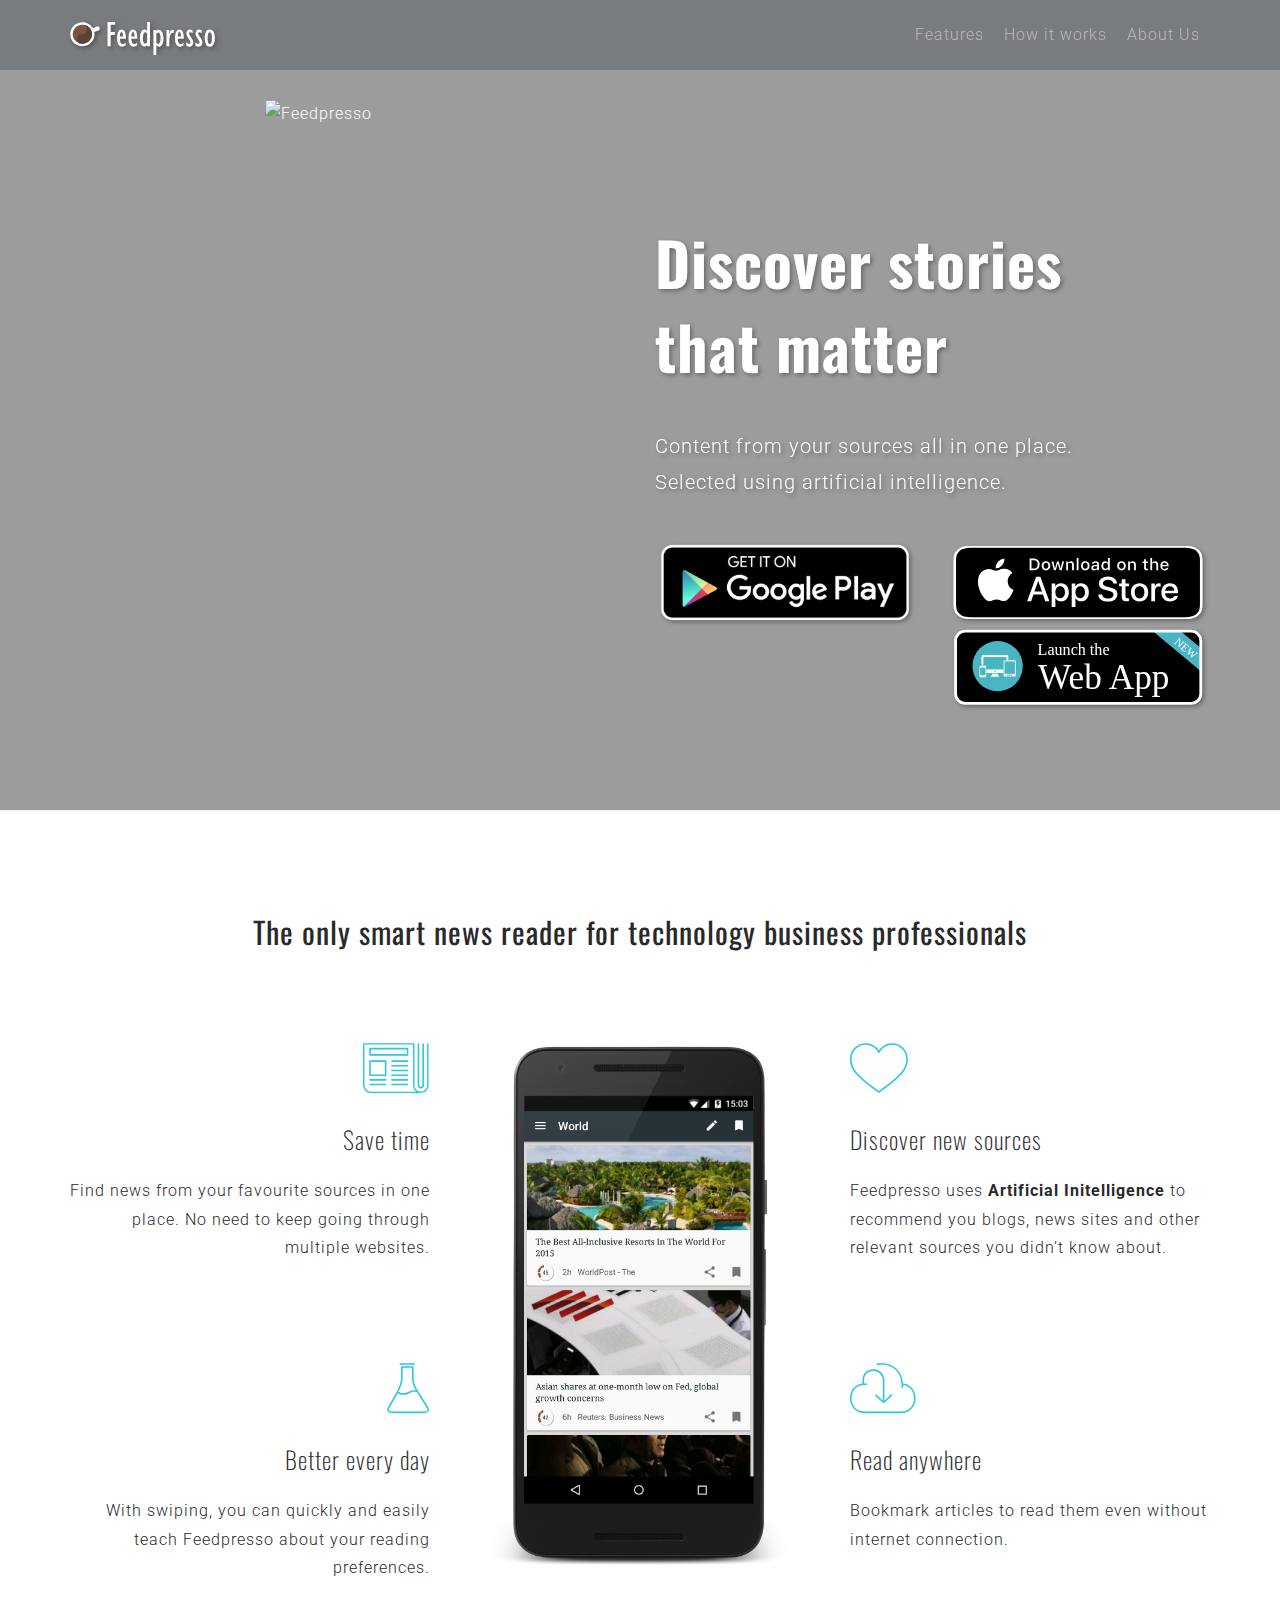
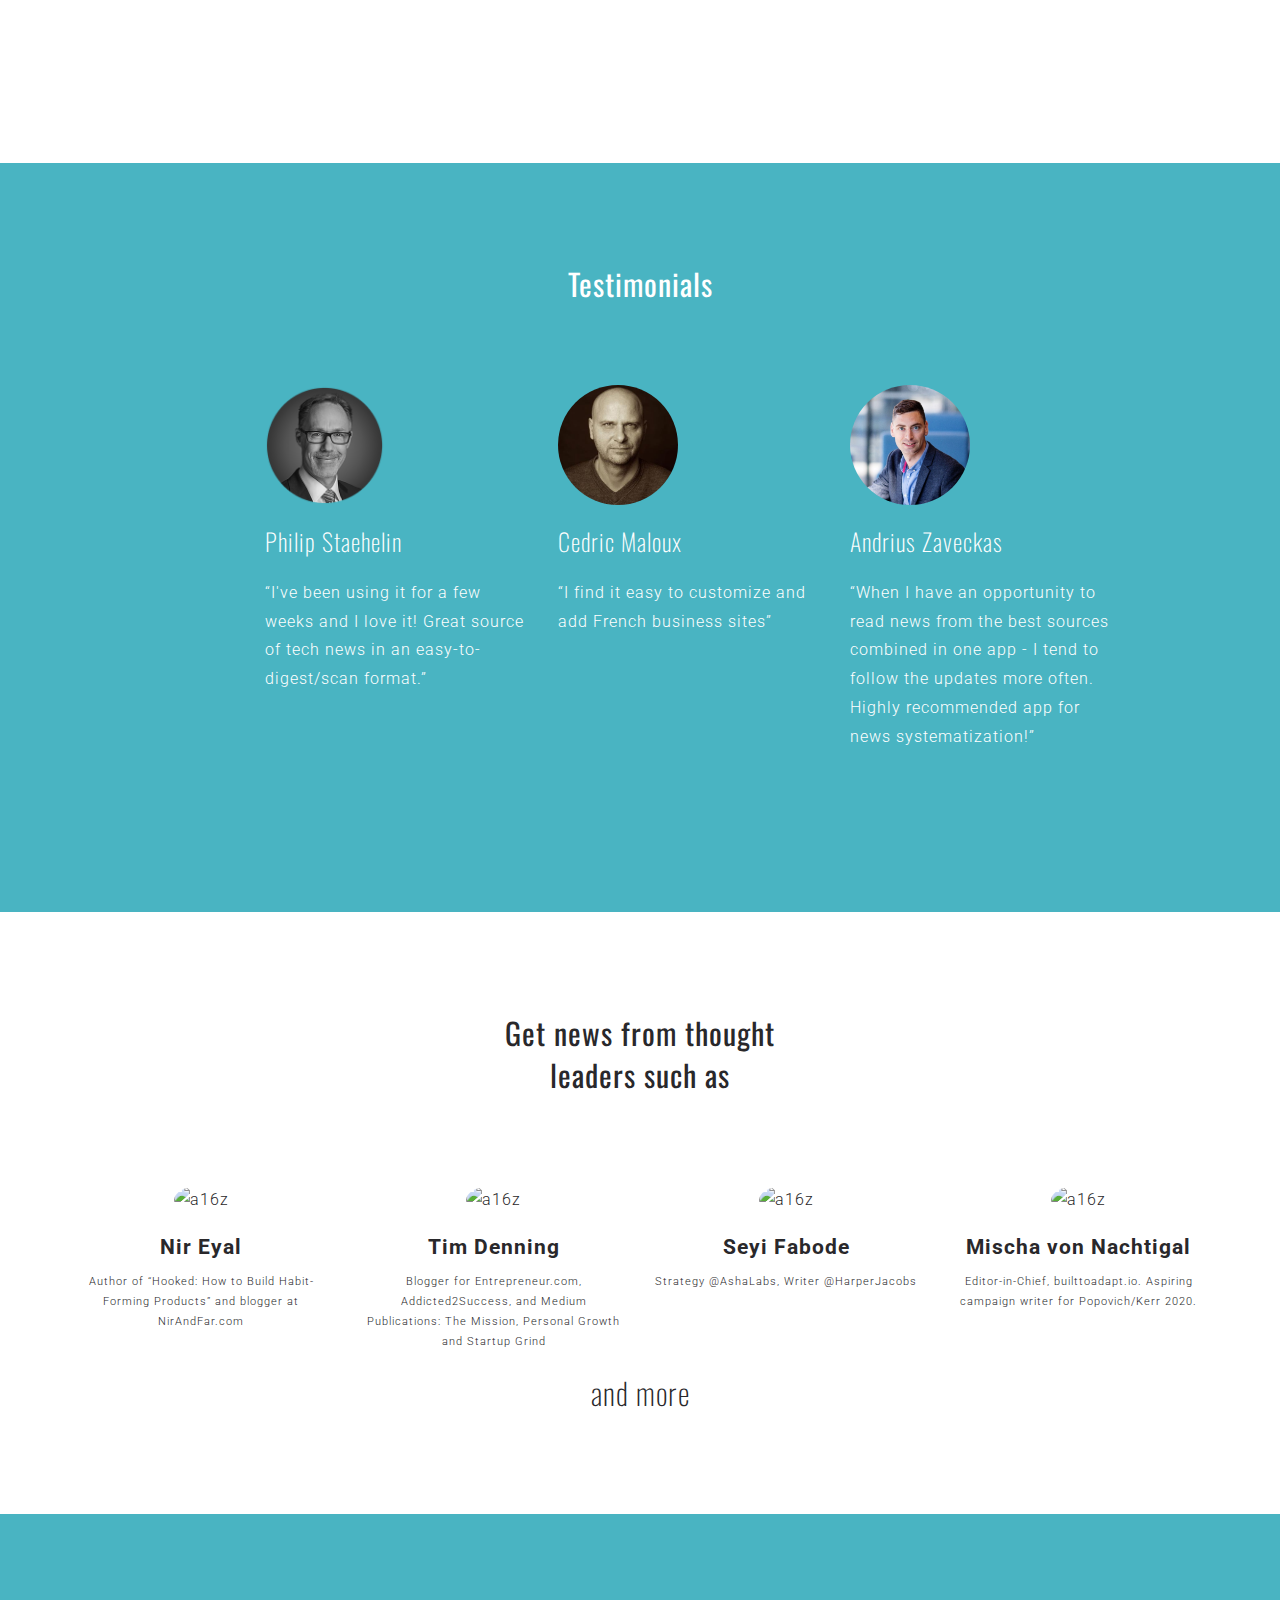
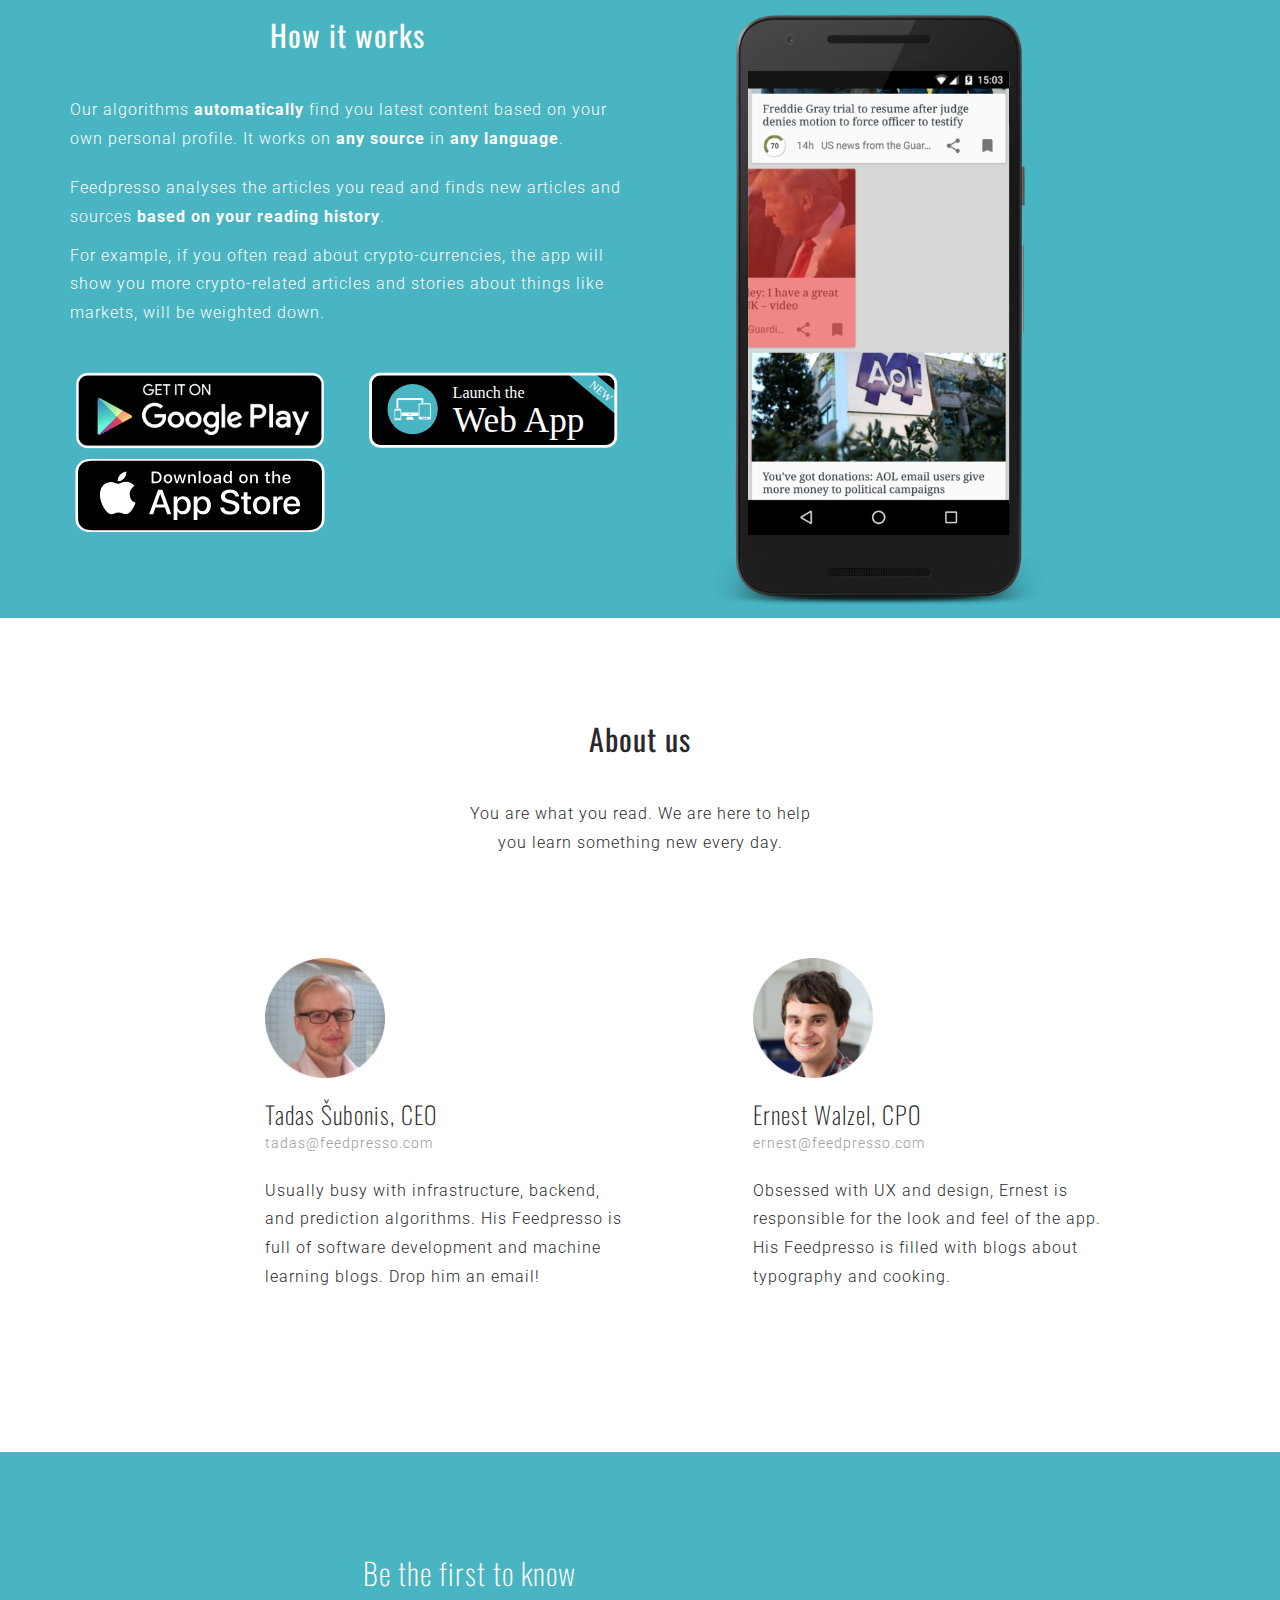
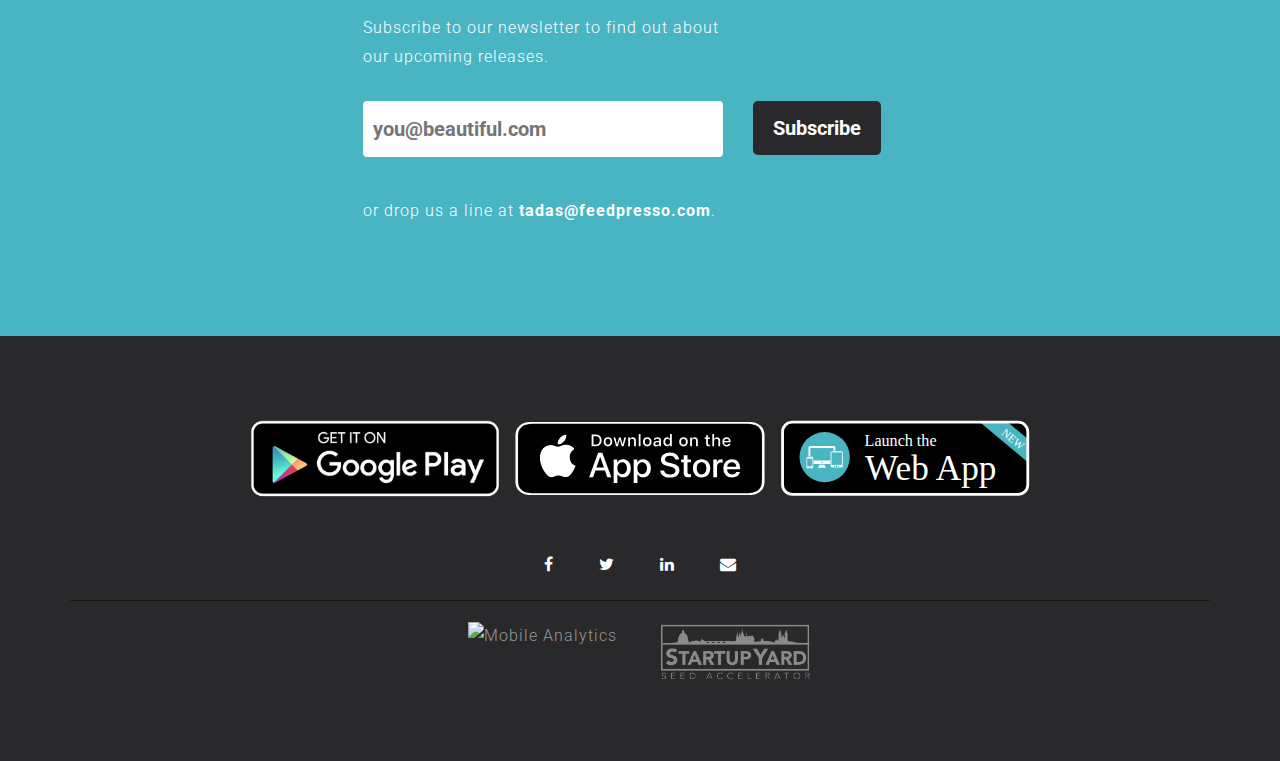
==== commit 60f700a3: "Update thought leaders" ====
--- a/public/index.html
+++ b/public/index.html
@@ -112,7 +112,7 @@
         <div class="container">
             <div class="row relative">
                 <div class="col-md-4 col-md-offset-2 phone-image">
-                  <img src="images/phone_menu.png" alt="Feedpresso" class="img-responsive" />
+                  <img src="images/screenshots/4871507353468698881_framed.png" alt="Feedpresso" class="img-responsive" />
                 </div>
                 <div class="col-md-6 text">
                     <div class="space40">
@@ -284,61 +284,52 @@
             <div class="row">
                 <div class="col-md-offset-4 col-md-4 text-center">
                     <div class="titleSection">
-                        <h2>Get news from outlets like</h2>
+                        <h2>Get news from thought leaders such as</h2>
                     </div>
                     <!-- titleSection end -->
                 </div>
                 <!-- col-md-12 end -->
             </div>
             <!-- row end -->
-            <div class="row publications">
+            <div class="row thought-leaders">
                 <div class="space40"></div>
                 
                 <div class="col-md-3 ">
-                    <img src="images/publications/axios.png" alt="axios" />
-                </div>
-                
-                <div class="col-md-3">
-                    <img src="images/publications/economist2.png" alt="economist" />
-                </div>
-                <div class="col-md-3">
-                    <img src="images/publications/hbr2.png" alt="hbr" />
-                </div>
-                <div class="col-md-3">
-                    <img src="images/publications/theinformation2.png" alt="information" />
-                </div>
-                <!-- col-md-4 end -->
-            </div>
-
-            <div class="row">
-                <div class="space80"></div>
+                    <img src="images/thought-leaders/06padZuQ_400x400.jpg" alt="a16z" />
+                    <div class="author-name">Nir Eyal</div>
+                    <div class="description">
+                        Author of “Hooked: How to Build Habit-Forming Products” and blogger at NirAndFar.com
+                    </div>
+                </div>
+                <div class="col-md-3 ">
+                    <img src="images/thought-leaders/sF8GViMt_400x400.jpg" alt="a16z" />
+                    <div class="author-name">Tim Denning</div>
+                    <div class="description">
+                        Blogger for Entrepreneur.com, Addicted2Success, and Medium Publications: The Mission, Personal Growth and Startup Grind
+                    </div>
+                </div>
+                <div class="col-md-3 ">
+                    <img src="images/thought-leaders/1_ouQK1dJnybFaxqt4QNkGYw.jpeg" alt="a16z" />
+                    <div class="author-name">Seyi Fabode</div>
+                    <div class="description">
+                        Strategy @AshaLabs, Writer @HarperJacobs
+                    </div>
+                </div>
+                <div class="col-md-3 ">
+                    <img src="images/thought-leaders/U6OTuJRR_400x400.jpg" alt="a16z" />
+                    <div class="author-name">Mischa von Nachtigal</div>
+                    <div class="description">
+                        Editor-in-Chief, builttoadapt.io. Aspiring campaign writer for Popovich/Kerr 2020.
+                    </div>
+                </div>
+            </div>
+            <div class="row">
                 <div class="col-md-offset-4 col-md-4 text-center">
-                    <div class="subsection">
-                        <h3>and thought leaders such as</h3>
-                    </div>
+                    <h2>and more</h2>
                     <!-- titleSection end -->
                 </div>
                 <!-- col-md-12 end -->
             </div>
-            <!-- row end -->
-            <div class="row publications">
-                
-                <div class="col-md-3 ">
-                    <img src="images/publications/a16z.png" alt="a16z" />
-                </div>
-                
-                <div class="col-md-3">
-                    <img src="images/publications/avc.png" alt="avc" />
-                </div>
-                <div class="col-md-3">
-                    <img src="images/publications/feld.png" alt="feld" />
-                </div>
-                <div class="col-md-3">
-                    <img src="images/publications/more.png" alt="more" />
-                </div>
-                <!-- col-md-4 end -->
-            </div>
-            <!-- row end -->
         </div>
         <!-- container end -->
     </section>
@@ -362,9 +353,9 @@
                         articles and sources <b>based on your reading history</b>.
                     </p>
                     <p>
-                        For example, if you often read about ice hockey, the app
-                        will show you more ice hockey-related articles and
-                        stories about other sports, such as football, will be weighted down.
+                        For example, if you often read about crypto-currencies, the app
+                        will show you more crypto-related articles and
+                        stories about things like markets, will be weighted down.
                     </p>
                     <div class="space40"></div>
                     <div class="row buttons-row">
--- a/public/css/style.css
+++ b/public/css/style.css
@@ -331,7 +331,10 @@
 /* intro ---------------------------------------------------------------- */
 
 #intro {
-    background-image: url('../images/coffee_reader_guy.jpg');
+    background-image: linear-gradient(
+        rgba(0, 0, 0, 0.3), 
+        rgba(0, 0, 0, 0.3)
+      ), url('../images/people-coffee-notes-tea-smaller.jpg') ;
     background-size: cover;
     position: relative;
     padding-top: 100px;
@@ -481,6 +484,29 @@
     /*background-color: #2ec7db;*/
     background-color: #49b4c2;
     color: white;
+}
+
+.thought-leaders {
+    text-align: center;
+}
+
+.thought-leaders img {
+    height: 120px;
+    text-align: center;
+    border-radius: 50%;
+    margin: 10px;
+}
+
+.thought-leaders .author-name {
+    text-align: center;
+    font-weight: bold;
+    font-size: 1.3em;
+    margin: 5px;
+}
+
+.thought-leaders .description {
+    text-align: center;
+    font-size: 0.7em;
 }
 
 .publications {
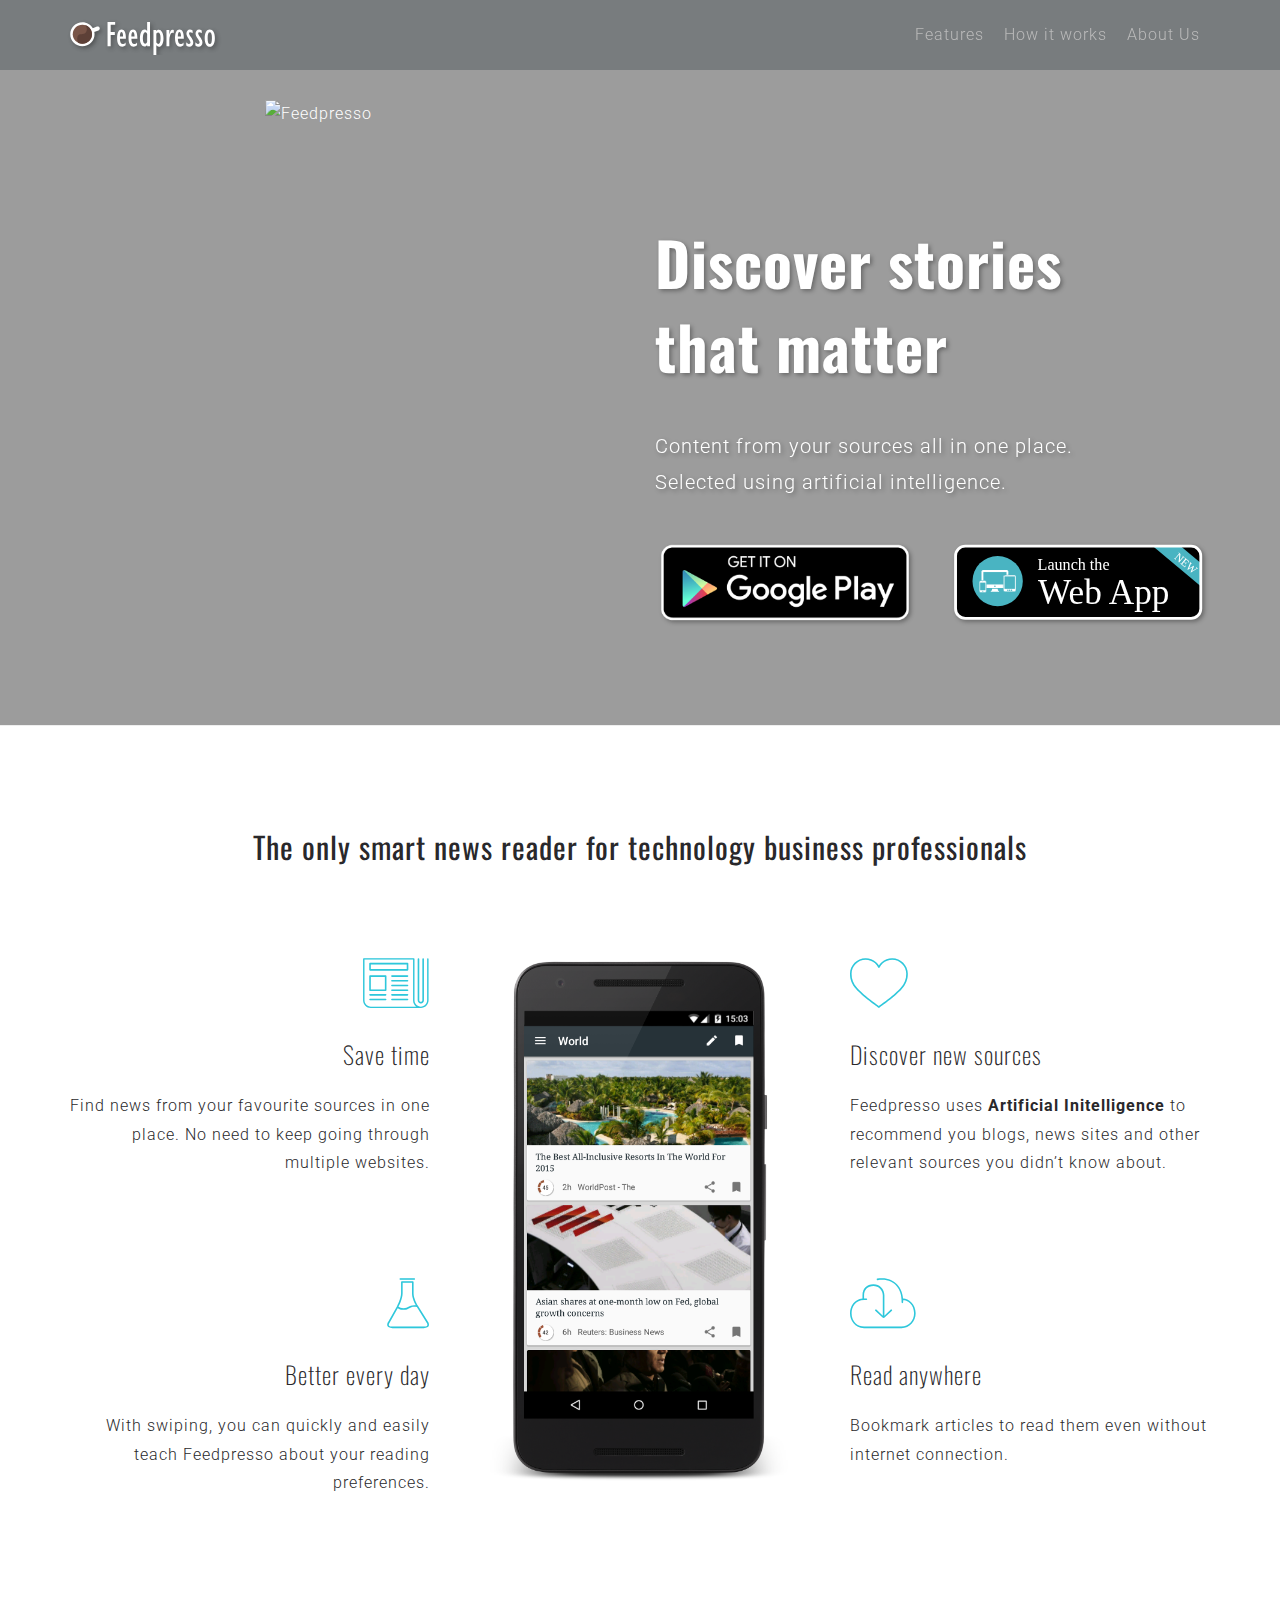
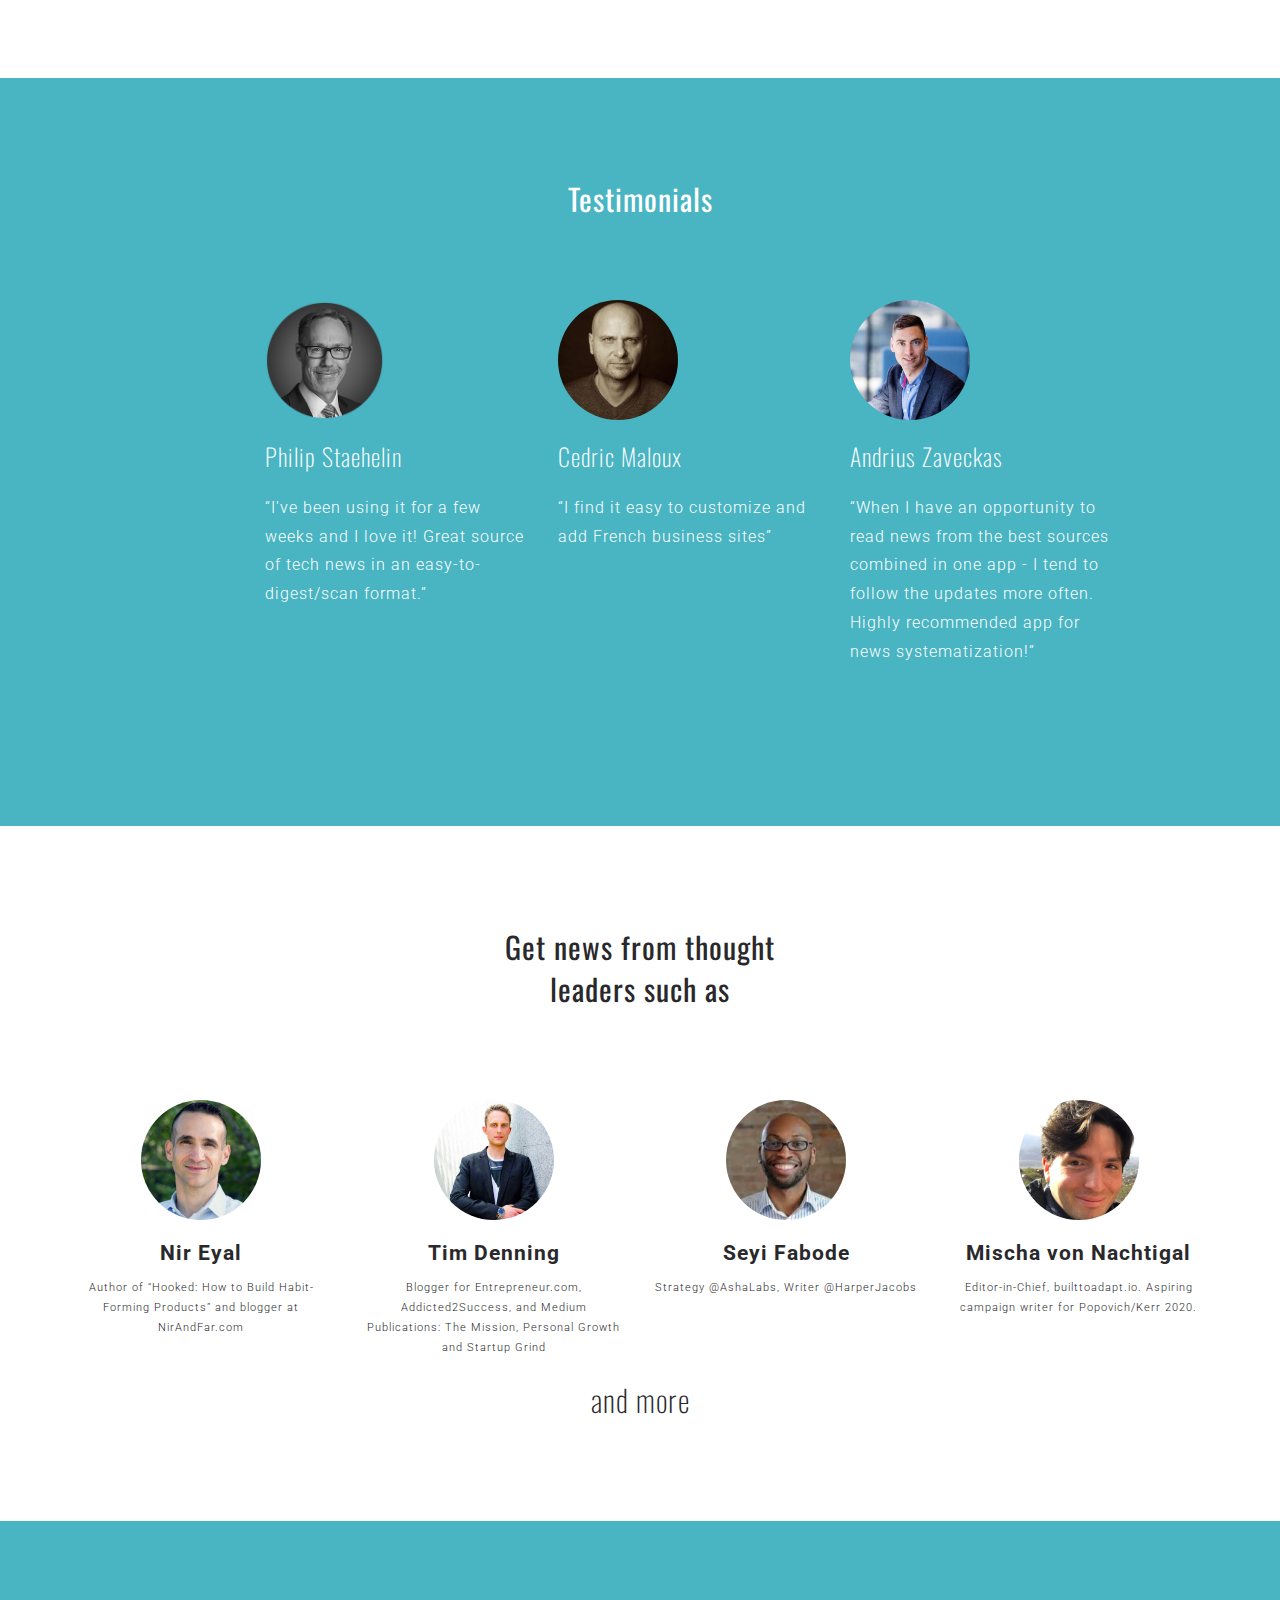
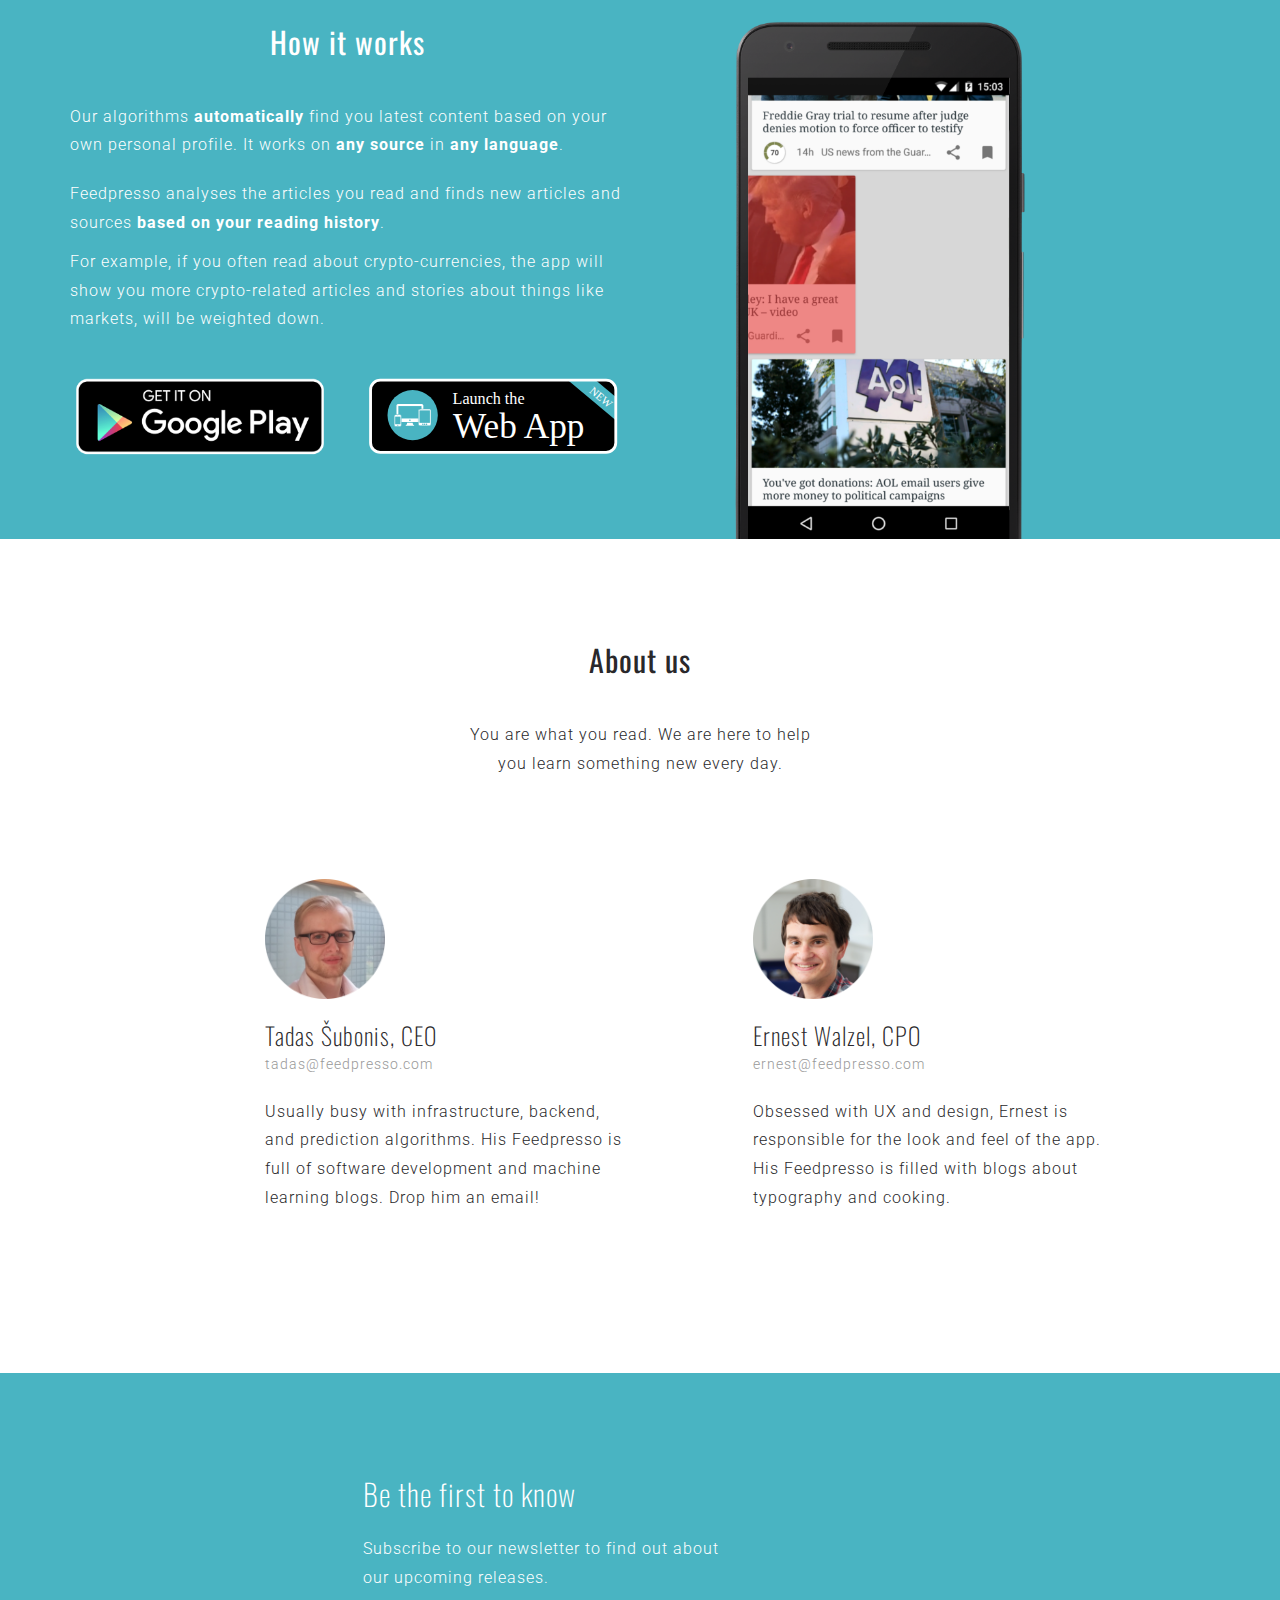
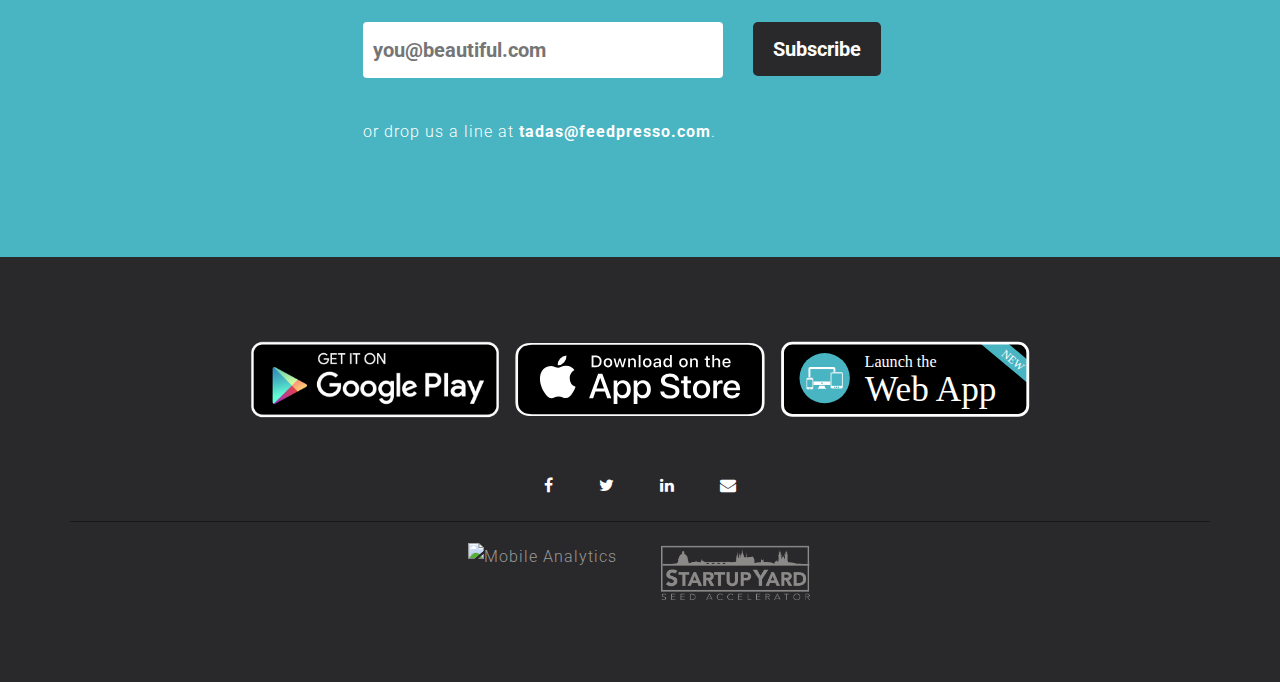
==== commit 093ce06d: "remove ios" ====
--- a/public/index.html
+++ b/public/index.html
@@ -48,8 +48,7 @@
                                 <script src="js/respond.min.js"></script>
         <![endif]-->
     <script src="js/modernizr.custom.min.js"></script>
-    <script type="text/javascript" async defer
-      src="https://apis.google.com/js/platform.js?publisherid=100927150269975007430">
+    <script type="text/javascript" async defer src="https://apis.google.com/js/platform.js?publisherid=100927150269975007430">
     </script>
     <!-- Style Switch -->
     <link rel="stylesheet" type="text/css" href="css/colors/green.css" title="green" media="screen" />
@@ -66,13 +65,57 @@
 
     <!-- Start Visual Website Optimizer Asynchronous Code -->
     <script type='text/javascript'>
-    var _vwo_code=(function(){
-    var account_id=276922,
-    settings_tolerance=2000,
-    library_tolerance=2500,
-    use_existing_jquery=false,
-    /* DO NOT EDIT BELOW THIS LINE */
-    f=false,d=document;return{use_existing_jquery:function(){return use_existing_jquery;},library_tolerance:function(){return library_tolerance;},finish:function(){if(!f){f=true;var a=d.getElementById('_vis_opt_path_hides');if(a)a.parentNode.removeChild(a);}},finished:function(){return f;},load:function(a){var b=d.createElement('script');b.src=a;b.type='text/javascript';b.innerText;b.onerror=function(){_vwo_code.finish();};d.getElementsByTagName('head')[0].appendChild(b);},init:function(){settings_timer=setTimeout('_vwo_code.finish()',settings_tolerance);var a=d.createElement('style'),b='body{opacity:0 !important;filter:alpha(opacity=0) !important;background:none !important;}',h=d.getElementsByTagName('head')[0];a.setAttribute('id','_vis_opt_path_hides');a.setAttribute('type','text/css');if(a.styleSheet)a.styleSheet.cssText=b;else a.appendChild(d.createTextNode(b));h.appendChild(a);this.load('//dev.visualwebsiteoptimizer.com/j.php?a='+account_id+'&u='+encodeURIComponent(d.URL)+'&r='+Math.random());return settings_timer;}};}());_vwo_settings_timer=_vwo_code.init();
+        var _vwo_code = (function() {
+            var account_id = 276922,
+                settings_tolerance = 2000,
+                library_tolerance = 2500,
+                use_existing_jquery = false,
+                /* DO NOT EDIT BELOW THIS LINE */
+                f = false,
+                d = document;
+            return {
+                use_existing_jquery: function() {
+                    return use_existing_jquery;
+                },
+                library_tolerance: function() {
+                    return library_tolerance;
+                },
+                finish: function() {
+                    if (!f) {
+                        f = true;
+                        var a = d.getElementById('_vis_opt_path_hides');
+                        if (a) a.parentNode.removeChild(a);
+                    }
+                },
+                finished: function() {
+                    return f;
+                },
+                load: function(a) {
+                    var b = d.createElement('script');
+                    b.src = a;
+                    b.type = 'text/javascript';
+                    b.innerText;
+                    b.onerror = function() {
+                        _vwo_code.finish();
+                    };
+                    d.getElementsByTagName('head')[0].appendChild(b);
+                },
+                init: function() {
+                    settings_timer = setTimeout('_vwo_code.finish()', settings_tolerance);
+                    var a = d.createElement('style'),
+                        b = 'body{opacity:0 !important;filter:alpha(opacity=0) !important;background:none !important;}',
+                        h = d.getElementsByTagName('head')[0];
+                    a.setAttribute('id', '_vis_opt_path_hides');
+                    a.setAttribute('type', 'text/css');
+                    if (a.styleSheet) a.styleSheet.cssText = b;
+                    else a.appendChild(d.createTextNode(b));
+                    h.appendChild(a);
+                    this.load('//dev.visualwebsiteoptimizer.com/j.php?a=' + account_id + '&u=' + encodeURIComponent(d.URL) + '&r=' + Math.random());
+                    return settings_timer;
+                }
+            };
+        }());
+        _vwo_settings_timer = _vwo_code.init();
     </script>
     <!-- End Visual Website Optimizer Asynchronous Code -->
 
@@ -81,7 +124,7 @@
 <body id="page-top" data-spy="scroll" data-target=".navbar-custom">
     <!-- Header -->
     <header>
-        <nav class="navbar navbar-custom navbar-top navbar-fixed-top sticky-navigation" >
+        <nav class="navbar navbar-custom navbar-top navbar-fixed-top sticky-navigation">
             <div class="container">
                 <div class="navbar-header">
                     <button type="button" class="navbar-toggle" data-toggle="collapse" data-target=".navbar-main-collapse">
@@ -101,18 +144,21 @@
                         <li><a class="page-scroll" href="#about-us">About Us</a></li>
                         <!-- <li><a class="page-scroll" href="#app-brief2">How it works</a></li> -->
                     </ul>
-                </div><!-- /.navbar-collapse -->
-
-            </div><!-- /.container -->
+                </div>
+                <!-- /.navbar-collapse -->
+
+            </div>
+            <!-- /.container -->
         </nav>
-    </header><!-- Header end -->
+    </header>
+    <!-- Header end -->
 
     <section id="intro">
         <div class="color-overlay"></div>
         <div class="container">
             <div class="row relative">
                 <div class="col-md-4 col-md-offset-2 phone-image">
-                  <img src="images/screenshots/4871507353468698881_framed.png" alt="Feedpresso" class="img-responsive" />
+                    <img src="images/screenshots/4871507353468698881_framed.png" alt="Feedpresso" class="img-responsive" />
                 </div>
                 <div class="col-md-6 text">
                     <div class="space40">
@@ -121,24 +167,23 @@
 
                     <p class="space40 subheading">
                         Content from your sources all in one place.
-                        <br>
-                        Selected using artificial intelligence.
+                        <br> Selected using artificial intelligence.
                     </p>
 
                     <div class="row space20 buttons-row">
                         <div class="col-sm-6">
                             <a href="https://play.google.com/store/apps/details?id=com.feedpresso.mobile&amp;referrer=utm_source%3Dlandingpage%26utm_medium%3Dinstallbadge%26utm_campaign%3Dinstallbadge">
-                                <img src="images/google-play-badge.png" alt="android" width="260"/>
+                                <img src="images/google-play-badge.png" alt="android" width="260" />
                             </a>
                         </div>
-                        <div class="col-sm-6">
+                        <!-- <div class="col-sm-6">
                             <a href="https://itunes.apple.com/us/app/feedpresso/id1278940657?mt=8">
                                 <img src="images/btn_apple_store.svg" alt="apple app" width="260"/>
                             </a>
-                        </div>
+                        </div> -->
                         <div class="col-sm-6">
                             <a href="https://read.feedpresso.com?referrer=utm_source%3Dlandingpage%26utm_medium%3Dinstallbadge%26utm_campaign%3Dinstallbadge">
-                                <img src="images/btn_web_app.svg" alt="web app" width="260"/>
+                                <img src="images/btn_web_app.svg" alt="web app" width="260" />
                             </a>
                         </div>
                     </div>
@@ -174,8 +219,7 @@
                         <i class="icon-newspaper bigIcon"></i>
                         <h3>Save time</h3>
                         <p>
-                            Find news from your favourite sources in one place. No need to keep going
-                            through multiple websites.
+                            Find news from your favourite sources in one place. No need to keep going through multiple websites.
                         </p>
                     </div>
 
@@ -183,7 +227,7 @@
                         <i class="icon-beaker bigIcon"></i>
                         <h3>Better every day</h3>
                         <p>
-                           With swiping, you can quickly and easily teach Feedpresso about your reading preferences.
+                            With swiping, you can quickly and easily teach Feedpresso about your reading preferences.
                         </p>
                     </div>
                     <!-- text-right space100 end -->
@@ -192,8 +236,7 @@
                 <!-- col-md-4 leftFeatures end -->
 
                 <div class="col-md-4">
-                    <img src="images/phone_stream.png" class="img-responsive" alt="features" data-wow-duration="1s" data-wow-offset="50"
-                    data-wow-delay="0s" />
+                    <img src="images/phone_stream.png" class="img-responsive" alt="features" data-wow-duration="1s" data-wow-offset="50" data-wow-delay="0s" />
                 </div>
                 <!-- col-md-4 end -->
 
@@ -202,8 +245,7 @@
                         <i class="icon-heart bigIcon"></i>
                         <h3>Discover new sources</h3>
                         <p>
-                            Feedpresso uses <b>Artificial Initelligence</b> to
-                            recommend you blogs, news sites and other relevant sources you didn&rsquo;t know about.
+                            Feedpresso uses <b>Artificial Initelligence</b> to recommend you blogs, news sites and other relevant sources you didn&rsquo;t know about.
                         </p>
                     </div>
                     <div class="text-left space100">
@@ -241,7 +283,7 @@
                 <div class="space40"></div>
 
                 <div class="col-md-3 col-md-offset-2">
-                    <img class="circle" src="images/philip.png" alt="philip" width="120"/>
+                    <img class="circle" src="images/philip.png" alt="philip" width="120" />
                     <h3>
                         Philip Staehelin
                     </h3>
@@ -252,17 +294,17 @@
                 <!-- col-md-4 end -->
 
                 <div class="col-md-3">
-                    <img class="circle" src="images/cedric.jpeg" alt="cedric" width="120"/>
+                    <img class="circle" src="images/cedric.jpeg" alt="cedric" width="120" />
                     <h3>
                         Cedric Maloux
                     </h3>
                     <p class="space80">
                         “I find it easy to customize and add French business sites”
                     </p>
-                </div>  
+                </div>
 
                 <div class="col-md-3">
-                    <img class="circle" src="images/andrius.jpeg" alt="andrius" width="120"/>
+                    <img class="circle" src="images/andrius.jpeg" alt="andrius" width="120" />
                     <h3>
                         Andrius Zaveckas
                     </h3>
@@ -293,7 +335,7 @@
             <!-- row end -->
             <div class="row thought-leaders">
                 <div class="space40"></div>
-                
+
                 <div class="col-md-3 ">
                     <img src="images/thought-leaders/06padZuQ_400x400.jpg" alt="a16z" />
                     <div class="author-name">Nir Eyal</div>
@@ -343,40 +385,34 @@
                         <h2>How it works</h2>
                     </div>
 
-                   <p class="space20">
-                        Our algorithms <b>automatically</b> find you latest content
-                        based on your own personal profile.
-                        It works on <b>any source</b> in <b>any language</b>.
+                    <p class="space20">
+                        Our algorithms <b>automatically</b> find you latest content based on your own personal profile. It works on <b>any source</b> in <b>any language</b>.
                     </p>
                     <p>
-                        Feedpresso analyses the articles you read and finds new
-                        articles and sources <b>based on your reading history</b>.
+                        Feedpresso analyses the articles you read and finds new articles and sources <b>based on your reading history</b>.
                     </p>
                     <p>
-                        For example, if you often read about crypto-currencies, the app
-                        will show you more crypto-related articles and
-                        stories about things like markets, will be weighted down.
+                        For example, if you often read about crypto-currencies, the app will show you more crypto-related articles and stories about things like markets, will be weighted down.
                     </p>
                     <div class="space40"></div>
                     <div class="row buttons-row">
                         <div class="col-sm-6">
-                            <a onClick="onAndroidButtonClick()" href="https://play.google.com/store/apps/details?id=com.feedpresso.mobile&amp;referrer=utm_source%3Dlandingpage%26utm_medium%3Dinstallbadge%26utm_campaign%3Dinstallbadge_howitworks"><img src="images/google-play-badge.png" alt="android" width="260"/></a>
+                            <a onClick="onAndroidButtonClick()" href="https://play.google.com/store/apps/details?id=com.feedpresso.mobile&amp;referrer=utm_source%3Dlandingpage%26utm_medium%3Dinstallbadge%26utm_campaign%3Dinstallbadge_howitworks"><img src="images/google-play-badge.png" alt="android" width="260" /></a>
                         </div>
                         <div class="col-sm-6">
-                            <a onClick="onWebAppButtonClick()" href="https://read.feedpresso.com?referrer=utm_source%3Dlandingpage%26utm_medium%3Dinstallbadge%26utm_campaign%3Dinstallbadge_howitworks"><img src="images/btn_web_app.svg" alt="web app" width="260"/></a>
+                            <a onClick="onWebAppButtonClick()" href="https://read.feedpresso.com?referrer=utm_source%3Dlandingpage%26utm_medium%3Dinstallbadge%26utm_campaign%3Dinstallbadge_howitworks"><img src="images/btn_web_app.svg" alt="web app" width="260" /></a>
                         </div>
-                        <div class="col-sm-6">
+                        <!-- <div class="col-sm-6">
                             <a href="https://itunes.apple.com/us/app/feedpresso/id1278940657?mt=8">
-                                <img src="images/btn_apple_store.svg" alt="apple app" width="260"/>
+                                <img src="images/btn_apple_store.svg" alt="apple app" width="260" />
                             </a>
-                        </div>
+                        </div> -->
                     </div>
                 </div>
                 <!-- col-md-6 end -->
                 <div class="phones">
                     <img src="images/phone_swipe_left.png" alt="wava" class="right-mob-front img-responsive" />
-                    <img src="images/phone_swipe_right.png" alt="wava" class="right-mob-back img-responsive wow fadeInUp" data-wow-duration="1s"
-                    data-wow-offset="50" data-wow-delay="0s" />
+                    <img src="images/phone_swipe_right.png" alt="wava" class="right-mob-back img-responsive wow fadeInUp" data-wow-duration="1s" data-wow-offset="50" data-wow-delay="0s" />
                 </div>
             </div>
             <!-- row end -->
@@ -394,8 +430,8 @@
                         <h2>About us</h2>
                     </div>
                     <p class="space20">
-                         You are what you read. We are here to help you learn something new every day.
-                     </p>
+                        You are what you read. We are here to help you learn something new every day.
+                    </p>
                     <!-- titleSection end -->
                 </div>
                 <!-- col-md-12 end -->
@@ -405,7 +441,7 @@
                 <div class="space80"></div>
 
                 <div class="col-md-4 col-md-offset-2">
-                    <img src="images/head_tady.png" alt="tadas" width="120"/>
+                    <img src="images/head_tady.png" alt="tadas" width="120" />
                     <h3>
                         Tadas Šubonis, CEO
                     </h3>
@@ -419,7 +455,7 @@
                 <!-- col-md-4 end -->
 
                 <div class="col-md-4 col-md-offset-1">
-                    <img src="images/head_ernest.png" alt="ernest" width="120"/>
+                    <img src="images/head_ernest.png" alt="ernest" width="120" />
                     <h3>
                         Ernest Walzel, CPO
                     </h3>
@@ -444,8 +480,8 @@
                 <div class="col-md-offset-3 col-md-4">
                     <h2>Be the first to know</h2>
                     <p class="space30">
-                         Subscribe to our newsletter to find out about our upcoming releases.
-                     </p>
+                        Subscribe to our newsletter to find out about our upcoming releases.
+                    </p>
                     <!-- titleSection end -->
                 </div>
             </div>
@@ -456,17 +492,17 @@
                         <div id="mc_embed_signup_scroll">
                             <div class="col-md-4 col-md-offset-3 col-sm-6 text-right">
                                 <div class="mc-field-group">
-                                	<label for="mce-EMAIL">Email Address </label>
-                                	<input type="email" value="" name="EMAIL" class="required email" id="mce-EMAIL" placeholder="you@beautiful.com">
+                                    <label for="mce-EMAIL">Email Address </label>
+                                    <input type="email" value="" name="EMAIL" class="required email" id="mce-EMAIL" placeholder="you@beautiful.com">
                                 </div>
                             </div>
                             <!-- col end -->
 
                             <div id="subscribe-button-container" class="col-md-1">
-                            	<div id="mce-responses" class="clear">
-                            		<div class="response" id="mce-error-response" style="display:none"></div>
-                            		<div class="response" id="mce-success-response" style="display:none"></div>
-                            	</div>
+                                <div id="mce-responses" class="clear">
+                                    <div class="response" id="mce-error-response" style="display:none"></div>
+                                    <div class="response" id="mce-success-response" style="display:none"></div>
+                                </div>
                                 <!-- real people should not fill this in and expect good things - do not remove this or risk form bot signups-->
                                 <div style="position: absolute; left: -5000px;" aria-hidden="true"><input type="text" name="b_14b022daabcabf36642ad5dd9_3f88c16a3f" tabindex="-1" value=""></div>
                                 <div class="clear"><input type="submit" value="Subscribe" name="subscribe" id="mc-embedded-subscribe" class="button"></div>
@@ -482,8 +518,8 @@
             <div class="row">
                 <div class="col-md-offset-3 col-md-4">
                     <p class="space30">
-                         or drop us a line at <a href="mailto:tadas@feedpresso.com">tadas@feedpresso.com</a>.
-                     </p>
+                        or drop us a line at <a href="mailto:tadas@feedpresso.com">tadas@feedpresso.com</a>.
+                    </p>
                     <!-- titleSection end -->
                 </div>
             </div>
@@ -497,13 +533,13 @@
             <div class="row">
                 <div class="col-md-12">
                     <a href="https://play.google.com/store/apps/details?id=com.feedpresso.mobile&amp;referrer=utm_source%3Dlandingpage%26utm_medium%3Dinstallbadge%26utm_campaign%3Dinstallbadge_footer">
-                        <img src="images/google-play-badge.png" alt="android" width="260"/>
+                        <img src="images/google-play-badge.png" alt="android" width="260" />
                     </a>
                     <a href="https://itunes.apple.com/us/app/feedpresso/id1278940657?mt=8">
-                        <img src="images/btn_apple_store.svg" alt="apple app" width="260"/>
+                        <img src="images/btn_apple_store.svg" alt="apple app" width="260" />
                     </a>
                     <a href="https://read.feedpresso.com?referrer=utm_source%3Dlandingpage%26utm_medium%3Dinstallbadge%26utm_campaign%3Dinstallbadge_footer">
-                        <img src="images/btn_web_app.svg" alt="web app" width="260"/>
+                        <img src="images/btn_web_app.svg" alt="web app" width="260" />
                     </a>
                     <div class="space50"></div>
                     <ul class="clearlist socialList">
@@ -544,33 +580,58 @@
     <script src="js/script.js"></script>
 
     <script>
-        (function(i,s,o,g,r,a,m){i['GoogleAnalyticsObject']=r;i[r]=i[r]||function(){
-        (i[r].q=i[r].q||[]).push(arguments)},i[r].l=1*new Date();a=s.createElement(o),
-        m=s.getElementsByTagName(o)[0];a.async=1;a.src=g;m.parentNode.insertBefore(a,m)
-        })(window,document,'script','//www.google-analytics.com/analytics.js','ga');
+        (function(i, s, o, g, r, a, m) {
+            i['GoogleAnalyticsObject'] = r;
+            i[r] = i[r] || function() {
+                (i[r].q = i[r].q || []).push(arguments)
+            }, i[r].l = 1 * new Date();
+            a = s.createElement(o),
+                m = s.getElementsByTagName(o)[0];
+            a.async = 1;
+            a.src = g;
+            m.parentNode.insertBefore(a, m)
+        })(window, document, 'script', '//www.google-analytics.com/analytics.js', 'ga');
 
         ga('create', 'UA-51910082-6', 'auto');
         ga('send', 'pageview');
-
     </script>
 
     <!-- Facebook Pixel Code -->
     <script>
-    !function(f,b,e,v,n,t,s){if(f.fbq)return;n=f.fbq=function(){n.callMethod?
-    n.callMethod.apply(n,arguments):n.queue.push(arguments)};if(!f._fbq)f._fbq=n;
-    n.push=n;n.loaded=!0;n.version='2.0';n.queue=[];t=b.createElement(e);t.async=!0;
-    t.src=v;s=b.getElementsByTagName(e)[0];s.parentNode.insertBefore(t,s)}(window,
-    document,'script','//connect.facebook.net/en_US/fbevents.js');
-
-    fbq('init', '933618913393589');
-    fbq('track', "PageView");</script>
+        ! function(f, b, e, v, n, t, s) {
+            if (f.fbq) return;
+            n = f.fbq = function() {
+                n.callMethod ?
+                    n.callMethod.apply(n, arguments) : n.queue.push(arguments)
+            };
+            if (!f._fbq) f._fbq = n;
+            n.push = n;
+            n.loaded = !0;
+            n.version = '2.0';
+            n.queue = [];
+            t = b.createElement(e);
+            t.async = !0;
+            t.src = v;
+            s = b.getElementsByTagName(e)[0];
+            s.parentNode.insertBefore(t, s)
+        }(window,
+            document, 'script', '//connect.facebook.net/en_US/fbevents.js');
+
+        fbq('init', '933618913393589');
+        fbq('track', "PageView");
+    </script>
     <noscript><img height="1" width="1" style="display:none"
     src="https://www.facebook.com/tr?id=933618913393589&ev=PageView&noscript=1"
     /></noscript>
     <!-- End Facebook Pixel Code -->
     <!-- Twitter single-event website tag code -->
     <script src="//platform.twitter.com/oct.js" type="text/javascript"></script>
-    <script type="text/javascript">twttr.conversion.trackPid('nxjwj', { tw_sale_amount: 0, tw_order_quantity: 0 });</script>
+    <script type="text/javascript">
+        twttr.conversion.trackPid('nxjwj', {
+            tw_sale_amount: 0,
+            tw_order_quantity: 0
+        });
+    </script>
     <noscript>
     <img height="1" width="1" style="display:none;" alt="" src="https://analytics.twitter.com/i/adsct?txn_id=nxjwj&p_id=Twitter&tw_sale_amount=0&tw_order_quantity=0" />
     <img height="1" width="1" style="display:none;" alt="" src="//t.co/i/adsct?txn_id=nxjwj&p_id=Twitter&tw_sale_amount=0&tw_order_quantity=0" />
@@ -582,51 +643,75 @@
     goog_report_conversion when someone clicks on the
     chosen link or button. -->
     <script type="text/javascript">
-    /* <![CDATA[ */
-    goog_snippet_vars = function() {
-        var w = window;
-        w.google_conversion_id = 859178939;
-        w.google_conversion_label = "w8BJCOyw3XEQu4_YmQM";
-        w.google_remarketing_only = false;
-    }
-    // DO NOT CHANGE THE CODE BELOW.
-    goog_report_conversion = function(url) {
-        goog_snippet_vars();
-        window.google_conversion_format = "3";
-        var opt = new Object();
-        opt.onload_callback = function() {
-        if (typeof(url) != 'undefined') {
-        window.location = url;
-        }
-    }
-    var conv_handler = window['google_trackConversion'];
-    if (typeof(conv_handler) == 'function') {
-        conv_handler(opt);
-    }
-    }
-    /* ]]> */
+        /* <![CDATA[ */
+        goog_snippet_vars = function() {
+                var w = window;
+                w.google_conversion_id = 859178939;
+                w.google_conversion_label = "w8BJCOyw3XEQu4_YmQM";
+                w.google_remarketing_only = false;
+            }
+            // DO NOT CHANGE THE CODE BELOW.
+        goog_report_conversion = function(url) {
+                goog_snippet_vars();
+                window.google_conversion_format = "3";
+                var opt = new Object();
+                opt.onload_callback = function() {
+                    if (typeof(url) != 'undefined') {
+                        window.location = url;
+                    }
+                }
+                var conv_handler = window['google_trackConversion'];
+                if (typeof(conv_handler) == 'function') {
+                    conv_handler(opt);
+                }
+            }
+            /* ]]> */
     </script>
-    <script type="text/javascript"
-    src="//www.googleadservices.com/pagead/conversion_async.js">
+    <script type="text/javascript" src="//www.googleadservices.com/pagead/conversion_async.js">
     </script>
 
-    <script>(function(w,d,t,r,u){var f,n,i;w[u]=w[u]||[],f=function(){var o={ti:"5666676"};o.q=w[u],w[u]=new UET(o),w[u].push("pageLoad")},n=d.createElement(t),n.src=r,n.async=1,n.onload=n.onreadystatechange=function(){var s=this.readyState;s&&s!=="loaded"&&s!=="complete"||(f(),n.onload=n.onreadystatechange=null)},i=d.getElementsByTagName(t)[0],i.parentNode.insertBefore(n,i)})(window,document,"script","//bat.bing.com/bat.js","uetq");</script><noscript><img src="//bat.bing.com/action/0?ti=5666676&Ver=2" height="0" width="0" style="display:none; visibility: hidden;" /></noscript>
+    <script>
+        (function(w, d, t, r, u) {
+            var f, n, i;
+            w[u] = w[u] || [], f = function() {
+                var o = {
+                    ti: "5666676"
+                };
+                o.q = w[u], w[u] = new UET(o), w[u].push("pageLoad")
+            }, n = d.createElement(t), n.src = r, n.async = 1, n.onload = n.onreadystatechange = function() {
+                var s = this.readyState;
+                s && s !== "loaded" && s !== "complete" || (f(), n.onload = n.onreadystatechange = null)
+            }, i = d.getElementsByTagName(t)[0], i.parentNode.insertBefore(n, i)
+        })(window, document, "script", "//bat.bing.com/bat.js", "uetq");
+    </script><noscript><img src="//bat.bing.com/action/0?ti=5666676&Ver=2" height="0" width="0" style="display:none; visibility: hidden;" /></noscript>
 
 
     <script>
         function onAndroidButtonClick() {
             fbq('track', 'AndroidButton');
-            goog_report_conversion ('https://play.google.com/store/apps/details?id=com.feedpresso.mobile');
-            window.uetq = window.uetq || []; window.uetq.push({ 'ec': 'LandingPage', 'ea': 'AndroidButtonClick', 'el': 'AndroidButton', 'ev': 1 });
+            goog_report_conversion('https://play.google.com/store/apps/details?id=com.feedpresso.mobile');
+            window.uetq = window.uetq || [];
+            window.uetq.push({
+                'ec': 'LandingPage',
+                'ea': 'AndroidButtonClick',
+                'el': 'AndroidButton',
+                'ev': 1
+            });
         };
 
-        
+
         function onWebAppButtonClick() {
             fbq('track', 'WebAppButton');
-            goog_report_conversion ('https://read.feedpresso.com');
-            window.uetq = window.uetq || []; window.uetq.push({ 'ec': 'LandingPage', 'ea': 'WebAppButtonClick', 'el': 'WebAppButton', 'ev': 1 });
+            goog_report_conversion('https://read.feedpresso.com');
+            window.uetq = window.uetq || [];
+            window.uetq.push({
+                'ec': 'LandingPage',
+                'ea': 'WebAppButtonClick',
+                'el': 'WebAppButton',
+                'ev': 1
+            });
         };
     </script>
 </body>
 
-</html>
+</html>